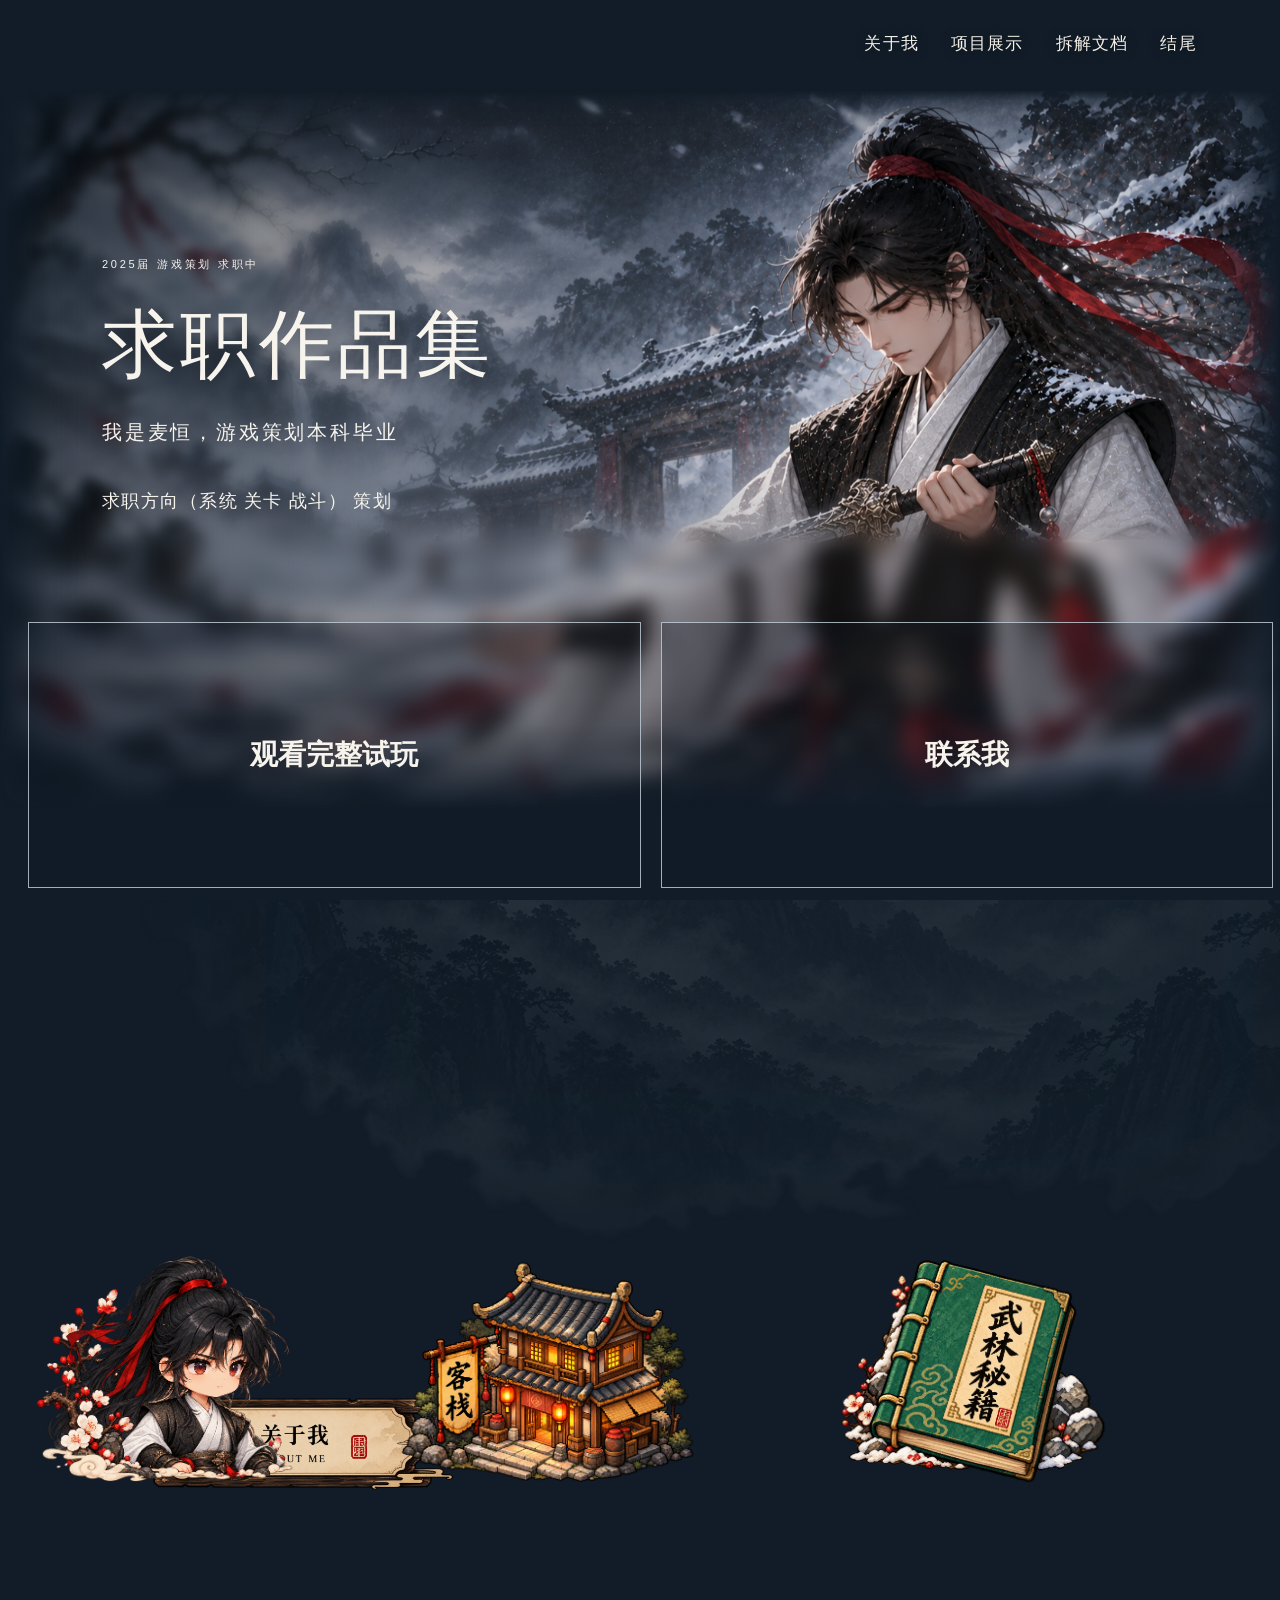
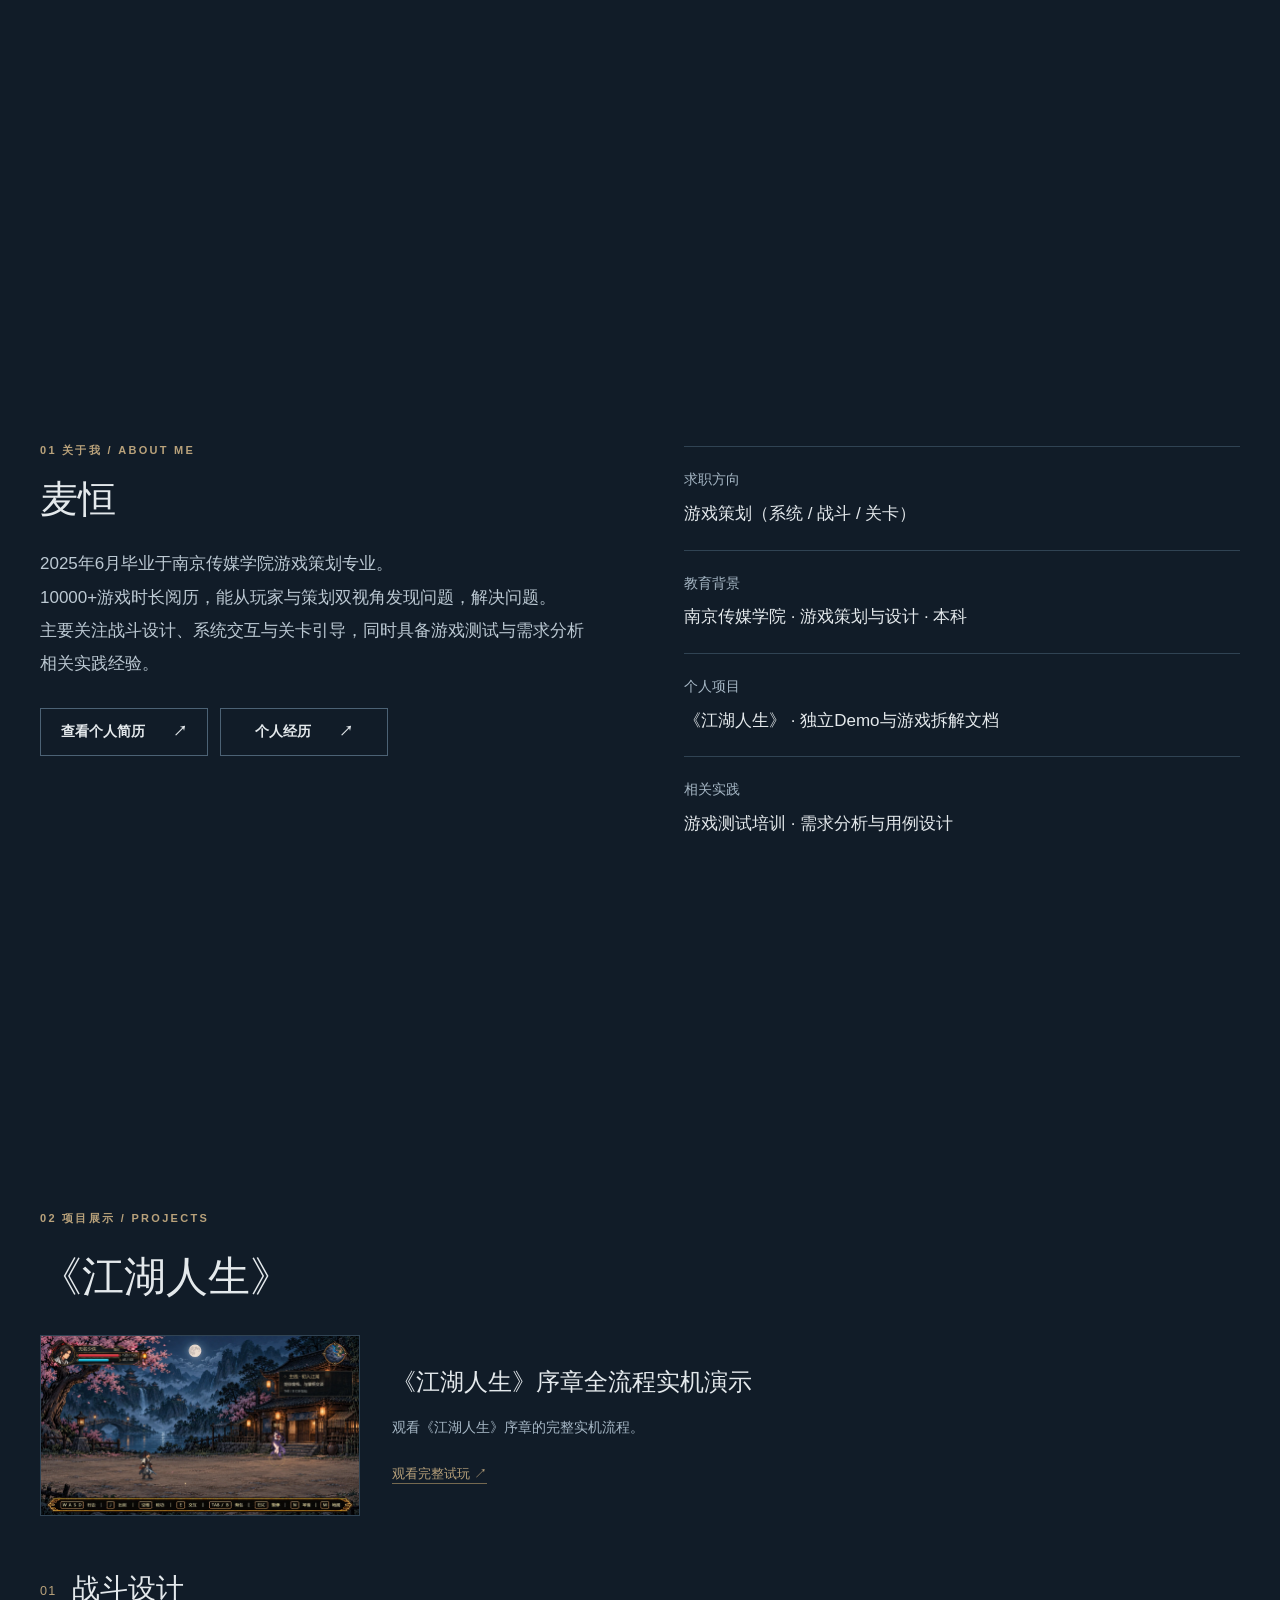
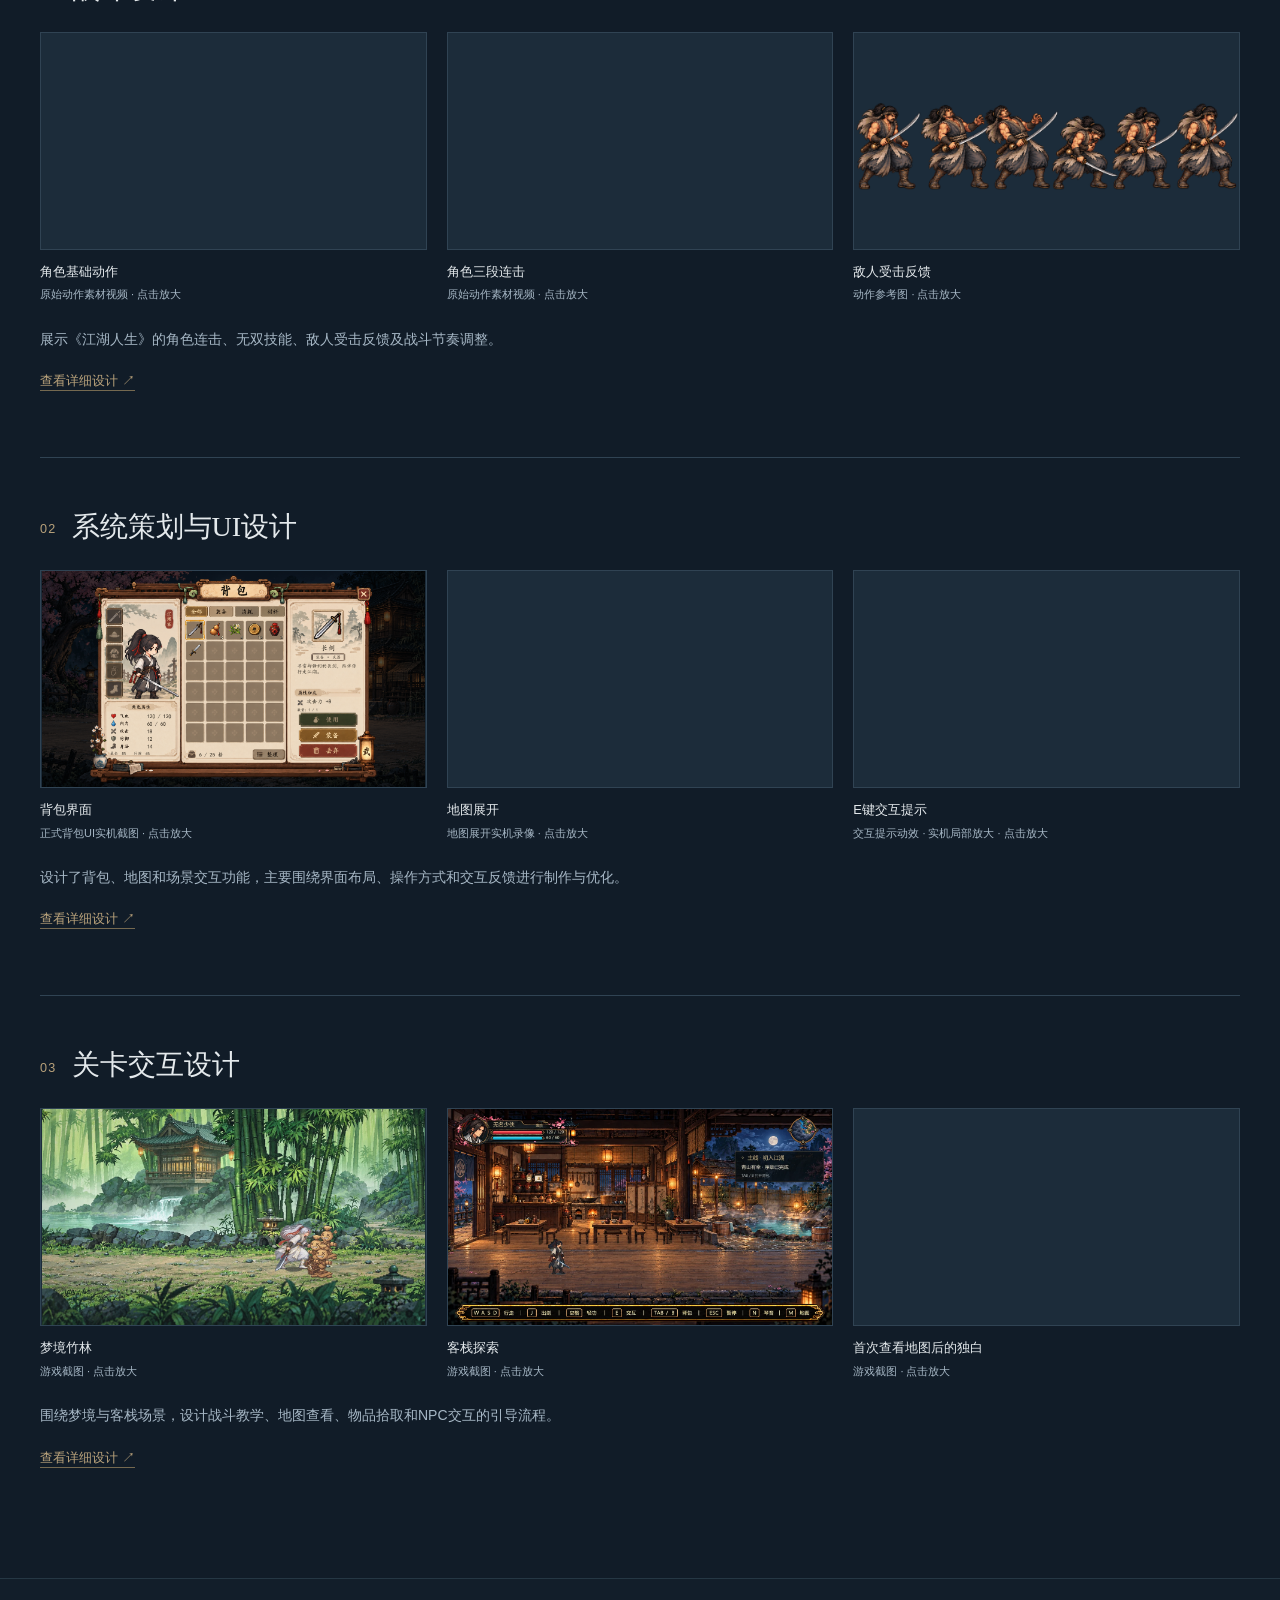
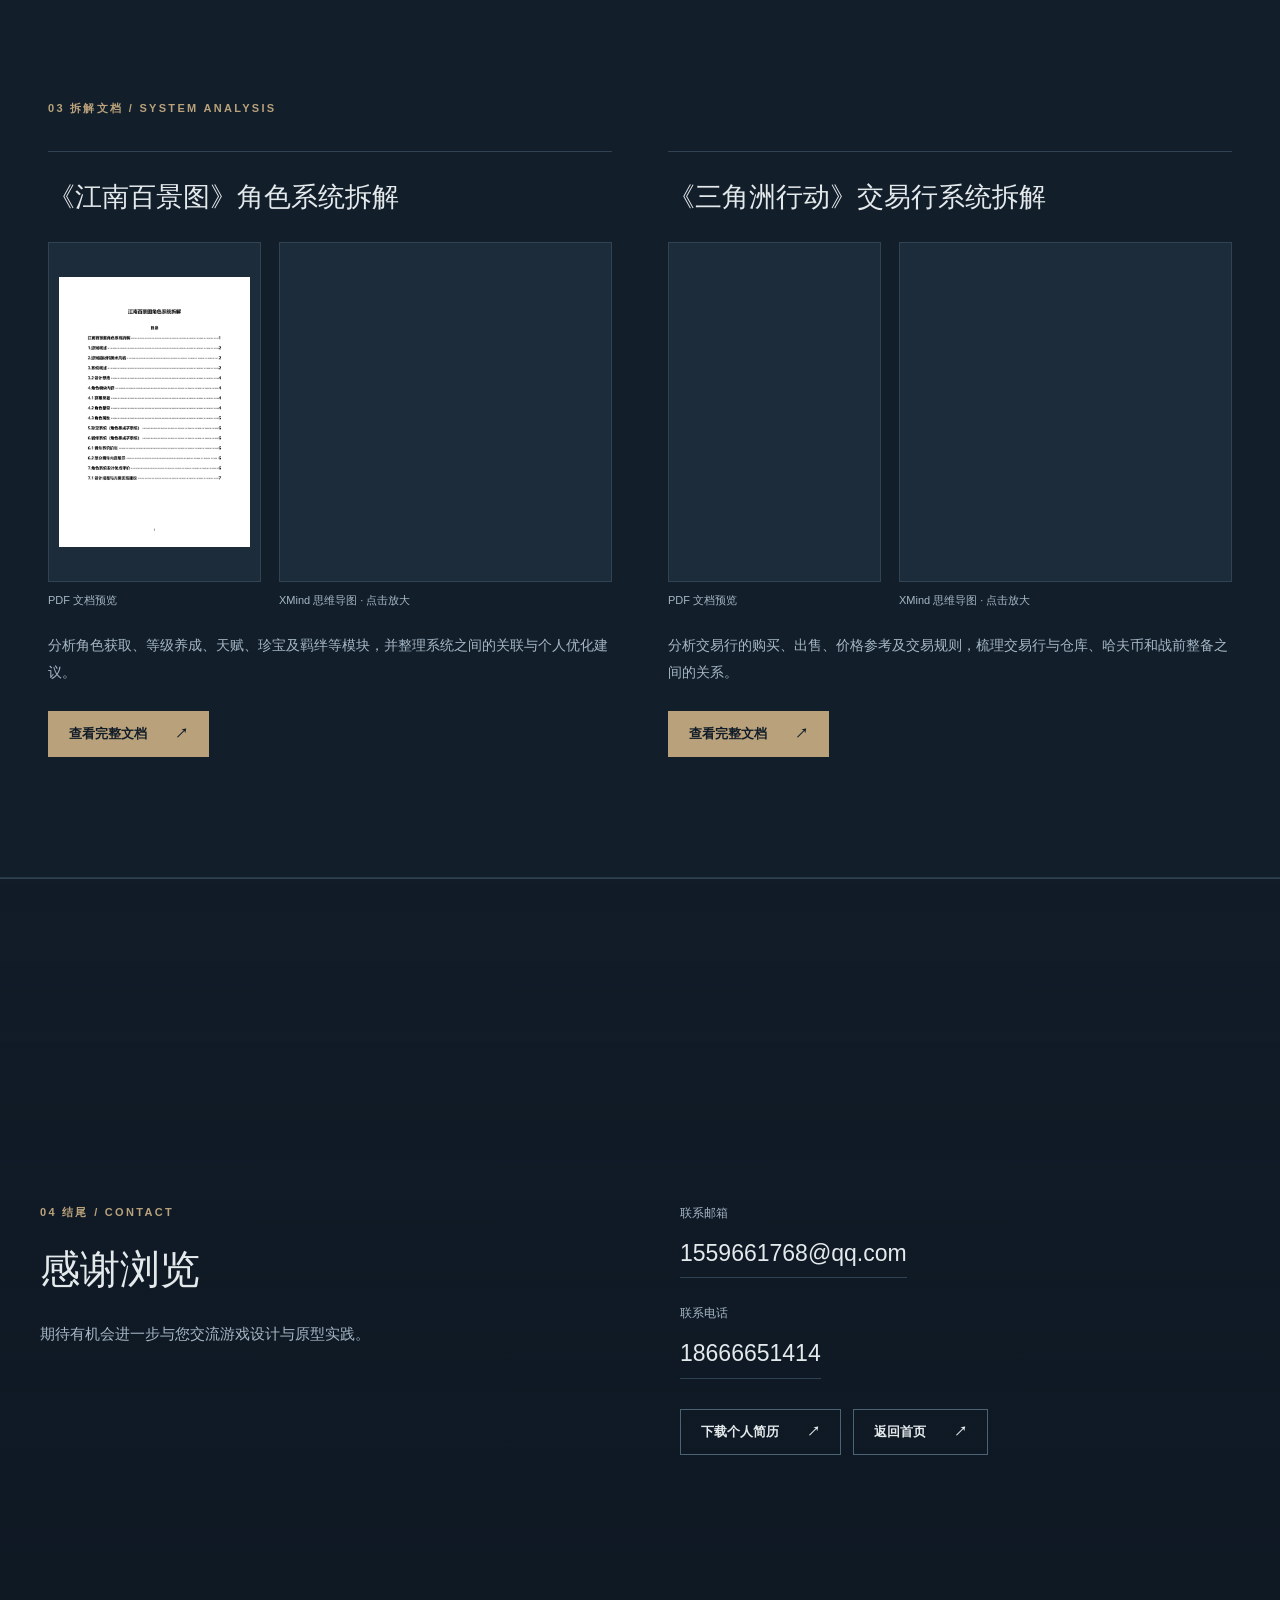
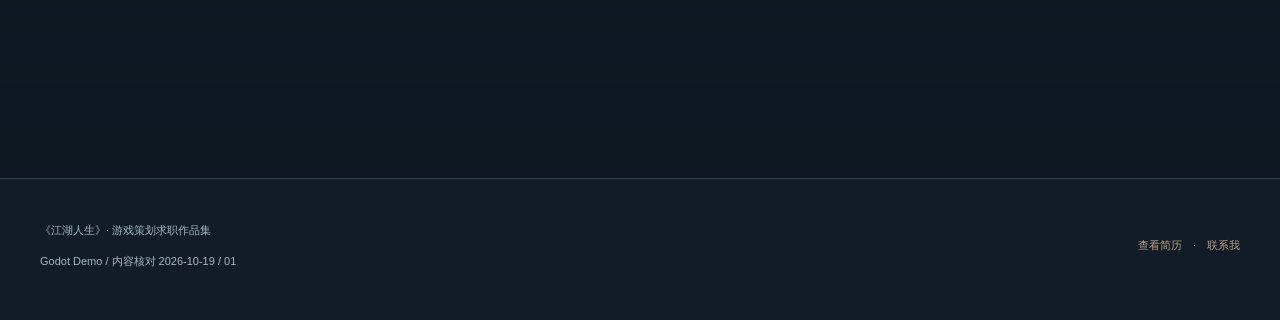
==== index.html @ ea687051 "Publish static portfolio 2026-10-20T16:54:28.982Z" ====
<!doctype html>
<html lang="zh-CN"><head><meta charset="UTF-8"><meta name="viewport" content="width=device-width, initial-scale=1"><meta name="description" content="基于真实Godot原型、测试记录与个人简历的游戏策划求职作品集。"><meta name="theme-color" content="#111c28"><link rel="icon" href="./favicon.svg"><title>首页 · 游戏策划作品集</title><link rel="stylesheet" href="./styles/theme.css"><link rel="stylesheet" href="./styles/atmosphere.css">  <script type="module" crossorigin src="./assets/main-BbkEAl38.js"></script>
  <link rel="stylesheet" crossorigin href="./assets/main-BC0_XxwR.css">
</head><body><div id="app"></div></body></html>
---- styles/theme.css ----
/* Shared by the portfolio, case pages, document reader and local text editor. */
:root{
 color-scheme:dark;
 --bg:#111c28;
 --surface:#1c2c3a;
 --surface2:#233646;
 --paper:#e4e9ec;
 --muted:#a6b7c5;
 --gold:#b9a27b;
 --line:#304353;
 --ink:#111c28;
 --text-secondary:#bcc9d3;
 --line-strong:#4c6275;
 --line-soft:#253744;
 --header-bg:rgba(17,28,40,.96);
 --section-tint:rgba(28,44,58,.16);
 --ending-shade:rgba(10,18,28,.4);
 --media-bg:#0b141e;
 --gold-line:#756950;
 --code:#c7b997;
 --badge-bg:#20313e;
 --badge-border:#4f697c;
 --badge-text:#c1d1dc;
 --pending-bg:#2c2922;
 --pending-border:#756a55;
 --pending-text:#d6c5a1;
 --diagram-accent:#9ebacb;
 --diagram-grid:#304353;
 --diagram-walk:#263e50;
 --diagram-obstacle:#6c5c4f;
 --diagram-obstacle-line:#ae9e7f;
 --soft-highlight:rgba(228,233,236,.015);
 --lightbox-backdrop:rgba(5,10,17,.88);
 --dot-fill:rgba(228,233,236,.57);
 --dot-shadow:rgba(17,28,40,.65);
 --gold-hover:#cbb58f;
 --danger:#edb0a3;
 --mountain-opacity:.11;
}
---- styles/atmosphere.css ----
/* One quiet backdrop across the site. The opaque snow cover hides it. */
body{isolation:isolate;min-height:100vh}
body::before{
 content:"";
 position:fixed;
 z-index:-1;
 pointer-events:none;
 right:-120px;
 bottom:-420px;
 width:min(1640px,100vw);
 aspect-ratio:1448/1086;
 background:url('../media/atmosphere/mountains.png') center/contain no-repeat;
 opacity:var(--mountain-opacity);
 filter:blur(.65px);
 --mountain-fade-x:linear-gradient(90deg,transparent,rgba(0,0,0,.6) 12%,#000 24%,#000 76%,rgba(0,0,0,.6) 88%,transparent);
 --mountain-fade-y:linear-gradient(180deg,transparent,#000 30%,#000 76%,transparent 98%);
 -webkit-mask-image:var(--mountain-fade-x),var(--mountain-fade-y);
 mask-image:var(--mountain-fade-x),var(--mountain-fade-y);
 -webkit-mask-composite:source-in;
 mask-composite:intersect;
 -webkit-mask-repeat:no-repeat;
 mask-repeat:no-repeat;
 -webkit-mask-size:100% 100%;
 mask-size:100% 100%;
}
---- assets/main-BC0_XxwR.css ----
.system-breakdowns .system-breakdowns-wrap{width:min(1640px,calc(100% - 96px))}.system-breakdowns .system-breakdowns-wrap>.eyebrow{margin-bottom:32px}.system-breakdowns-grid{display:grid;grid-template-columns:repeat(2,minmax(0,1fr));gap:56px}.system-breakdown{display:flex;flex-direction:column;min-width:0;border-top:1px solid var(--line);padding-top:25px}.system-breakdowns .system-breakdown h2{font-family:var(--serif);font-size:27px;font-weight:500;line-height:1.5;margin:0 0 25px}.system-breakdown-previews{display:grid;grid-template-columns:minmax(0,.78fr) minmax(0,1.22fr);gap:18px}.system-breakdown-previews figure{min-width:0;margin:0}.system-breakdown-media{position:relative;display:flex;align-items:center;justify-content:center;width:100%;height:340px;padding:10px;border:1px solid var(--line);background:var(--surface);overflow:hidden}.system-breakdown-media img{display:block;width:100%;height:100%;max-height:100%;object-fit:contain;object-position:center}.system-breakdown-previews figcaption{font-size:11px;line-height:1.6;color:var(--muted);margin-top:10px}.system-breakdown-enlarge{-webkit-appearance:none;-moz-appearance:none;appearance:none;color:var(--paper);font:inherit;cursor:zoom-in}.system-breakdown-enlarge img{transition:transform .25s ease}.system-breakdown-enlarge:hover img{transform:scale(1.025)}.system-breakdown-enlarge:hover,.system-breakdown-enlarge:focus-visible{border-color:var(--line-strong)}.system-breakdown-enlarge-hint{position:absolute;right:10px;bottom:10px;padding:3px 9px;background:var(--bg);border:1px solid var(--line-strong);color:var(--paper);font:11px/1.6 var(--sans);opacity:0;transition:opacity .18s ease;pointer-events:none}.system-breakdown-enlarge:hover .system-breakdown-enlarge-hint,.system-breakdown-enlarge:focus-visible .system-breakdown-enlarge-hint{opacity:1}.system-breakdowns .system-breakdown-intro{margin:22px 0 0;font-size:14px;line-height:1.95;color:var(--muted)}.system-breakdown>.actions{margin-top:auto;padding-top:25px}.system-breakdown-lightbox{position:fixed;top:0;right:0;bottom:0;left:0;width:min(1760px,calc(100vw - 64px));height:calc(100dvh - 64px);max-width:none;max-height:none;margin:auto;padding:0;border:1px solid var(--line-strong);background:var(--bg);color:var(--paper);overflow:hidden;font-family:var(--sans)}.system-breakdown-lightbox[open]{display:flex;flex-direction:column}.system-breakdown-lightbox::backdrop{background:#030910db}.system-breakdown-viewer-header{display:flex;justify-content:space-between;align-items:center;gap:20px;padding:17px 22px;border-bottom:1px solid var(--line);flex:none}.system-breakdown-viewer-header h2{margin:0;font:500 20px/1.5 var(--serif);color:var(--paper)}.system-breakdown-viewer-close{display:flex;align-items:center;gap:15px;flex:none;padding:5px 12px;border:1px solid var(--line-strong);background:transparent;color:var(--paper);font:13px/1.8 var(--sans)}.system-breakdown-viewer-close span{font-size:22px;line-height:1}.system-breakdown-viewer-toolbar{display:flex;align-items:center;gap:24px;flex:none;min-height:54px;padding:8px 22px;border-bottom:1px solid var(--line);font:12px/1.6 var(--sans);color:var(--muted)}.system-breakdown-viewer-toolbar p{margin:0 0 0 auto}.system-breakdown-pages,.system-breakdown-zoom-controls{display:flex;gap:9px;align-items:center}.system-breakdown-pages[hidden]{display:none}.system-breakdown-viewer-toolbar button{border:1px solid var(--line-strong);padding:3px 10px;min-width:30px;background:transparent;color:var(--paper);font:12px/1.8 var(--sans)}.system-breakdown-viewer-toolbar button:hover,.system-breakdown-viewer-close:hover{border-color:var(--paper)}.system-breakdown-viewer-toolbar button:disabled{opacity:.4}.system-breakdown-viewer-toolbar output{display:block;min-width:46px;text-align:center;font-variant-numeric:tabular-nums}.system-breakdown-viewer-viewport{position:relative;min-width:0;min-height:0;flex:1;overflow:hidden;background:var(--media-bg);touch-action:none;overscroll-behavior:contain;outline-offset:-4px}.system-breakdown-viewer-viewport.is-zoomed{cursor:grab}.system-breakdown-viewer-viewport.is-dragging{cursor:grabbing}.system-breakdown-viewer-image{position:absolute;left:0;top:0;max-width:none;max-height:none;transform-origin:0 0;-webkit-user-select:none;user-select:none;-webkit-user-drag:none}.system-breakdown-viewer-status{position:absolute;top:0;right:0;bottom:0;left:0;display:grid;place-items:center;margin:0;color:var(--muted);font:14px/1.8 var(--sans);pointer-events:none}@media(prefers-reduced-motion:reduce){.system-breakdown-enlarge img,.system-breakdown-enlarge-hint{transition:none}}.content-locate-highlight{outline:1px solid var(--gold);outline-offset:6px;background-color:color-mix(in srgb,var(--gold) 8%,transparent)}.content-locate-status{position:fixed;z-index:1000;left:50%;bottom:28px;transform:translate(-50%);padding:12px 20px;border:1px solid var(--line);background:var(--surface);color:var(--paper);font:14px/1.8 var(--sans);pointer-events:none}#goals>.level-goal-flowchart{min-width:0;margin:24px 0 0}.level-goal-flowchart>a{display:block;width:100%;cursor:zoom-in}.level-goal-flowchart img{display:block;width:100%;height:auto;object-fit:contain}.level-goal-flowchart figcaption{padding-top:10px;font-size:11px;line-height:1.7;color:var(--muted)}.level-goal-flowchart a:focus-visible{outline:2px solid var(--gold);outline-offset:4px}.project-preview-lightbox.level-flowchart-lightbox{width:min(1740px,94vw)}.level-flowchart-lightbox .project-preview-lightbox-content{display:block;overflow:auto;overscroll-behavior:contain}.level-flowchart-lightbox .project-preview-lightbox-content img{width:auto;max-width:none;height:auto;max-height:none}.ui-iterations .ui-iteration-case+.ui-iteration-case{margin-top:40px;padding-top:32px;border-top:1px solid var(--line)}.ui-iterations .ui-iteration-case h3{font:500 20px/1.6 var(--serif);margin:0 0 16px}.ui-iteration-pair{display:grid;grid-template-columns:repeat(2,minmax(0,1fr));gap:24px}.ui-iteration-media{min-width:0;margin:0}.ui-iteration-window{position:relative;display:block;width:100%;aspect-ratio:16/9;overflow:hidden;border:1px solid var(--line);background:var(--media-bg)}.ui-iteration-window img,.ui-iteration-window video{display:block;width:100%;height:100%;object-fit:contain}.ui-iteration-expand{position:absolute;top:8px;right:8px;display:grid;place-items:center;width:30px;height:30px;padding:0;border:1px solid var(--line);background:var(--surface);color:var(--paper);font:16px/1 var(--sans)}.ui-iteration-window:hover .ui-iteration-expand{border-color:var(--gold)}.ui-iteration-media figcaption{padding:9px 0 0;color:var(--paper);font-size:12px;line-height:1.7}.ui-iteration-media figcaption span{margin-left:7px;color:var(--muted);font-size:10px;letter-spacing:.12em}.ui-iterations .ui-iteration-intro{margin:13px 0 0;font-size:14px;color:var(--text-secondary)}#goals>.combat-goal-images{display:grid;grid-template-columns:repeat(3,minmax(0,1fr));gap:18px;margin:24px 0 0}.combat-goal-images>figure{min-width:0;margin:0}.combat-goal-images a{display:flex;align-items:center;justify-content:center;width:100%;aspect-ratio:4/3;cursor:zoom-in}.combat-goal-images img{display:block;width:100%;height:100%;object-fit:contain}.combat-goal-images figcaption{padding-top:10px;font-size:11px;line-height:1.7;color:var(--muted)}:root{--max:1240px;--serif:"Noto Serif SC","Source Han Serif SC","Songti SC","SimSun",serif;--sans:Inter,"Segoe UI","Microsoft YaHei",sans-serif}*{box-sizing:border-box}html{scroll-behavior:smooth;scroll-padding-top:100px}body{margin:0;background:var(--bg);color:var(--paper);font-family:var(--sans);font-size:16px;line-height:1.85}a{color:inherit;text-decoration:none}button,input,select{font:inherit}button,a,input,select{touch-action:manipulation}img,video,svg{max-width:100%;display:block}button{cursor:pointer}button:disabled{cursor:default}a:focus-visible,button:focus-visible,select:focus-visible,input:focus-visible,summary:focus-visible{outline:2px solid var(--gold);outline-offset:5px}::selection{background:var(--gold);color:var(--bg)}.wrap{width:min(var(--max),calc(100% - 80px));margin:auto}.skip{position:absolute;top:-100px;left:24px;background:var(--paper);color:var(--ink);z-index:20;padding:10px}.skip:focus{top:10px}.header{position:sticky;top:0;z-index:10;background:var(--header-bg);border-bottom:1px solid var(--line);-webkit-backdrop-filter:blur(14px);backdrop-filter:blur(14px)}.header-inner{min-height:80px;display:flex;align-items:center;justify-content:space-between;gap:20px}.brand{display:flex;align-items:center;gap:12px;white-space:nowrap;font-weight:600;font-size:15px}.brand-mark{width:33px;height:33px;border:1px solid var(--gold);display:grid;place-items:center;color:var(--gold);font-family:var(--serif);font-size:20px}.brand small{font:10px var(--sans);letter-spacing:2px;color:var(--muted);display:block}.nav{display:flex;gap:25px;align-items:center;font-size:13px}.nav a{color:var(--muted);padding:26px 0 23px;border-bottom:2px solid transparent}.nav a:hover,.nav a[aria-current=page]{color:var(--paper);border-color:var(--gold)}.menu-toggle{display:none;background:none;color:var(--paper);border:1px solid var(--line);padding:5px 12px}.eyebrow{font-size:11px;letter-spacing:2.3px;text-transform:uppercase;color:var(--gold);margin:0 0 20px;font-weight:600}.hero{padding:78px 0 62px}.hero-grid{display:grid;grid-template-columns:.87fr 1.13fr;gap:54px;align-items:center}.hero h1{font-family:var(--serif);font-size:55px;line-height:1.32;letter-spacing:1px;font-weight:500;margin:0 0 25px}.hero h1 em{font-style:normal;color:var(--gold)}.intro{color:var(--muted);max-width:570px;font-size:15px}.roles{display:flex;flex-wrap:wrap;gap:10px;margin:24px 0}.role{font-size:12px;border:1px solid var(--line);padding:3px 12px;color:var(--text-secondary)}.actions{display:flex;flex-wrap:wrap;gap:12px;margin-top:30px}.button{display:inline-flex;align-items:center;justify-content:center;gap:28px;padding:10px 20px;border:1px solid var(--gold);font-size:13px;min-height:45px;background:var(--gold);color:var(--ink);font-weight:600}.button.secondary{background:transparent;color:var(--paper);border-color:var(--line-strong)}.button:hover{filter:brightness(1.12)}.button.disabled{background:var(--surface);color:var(--muted);border-color:var(--line)}.hero-visual{position:relative;margin:0;border:1px solid var(--line-strong);padding:8px;background:var(--surface)}.hero-visual:before{content:"";position:absolute;left:-8px;top:-8px;width:34px;height:34px;border-top:2px solid var(--gold);border-left:2px solid var(--gold);pointer-events:none}.hero-visual img{width:100%;aspect-ratio:16/9;object-fit:contain;image-rendering:auto}.visual-label{display:flex;justify-content:space-between;gap:14px;font-size:11px;color:var(--muted);padding:12px 6px 2px}.visual-label strong{color:var(--gold);font-weight:400}.facts{display:grid;grid-template-columns:repeat(4,1fr);border-top:1px solid var(--line);border-bottom:1px solid var(--line);padding:22px 0;margin-top:52px}.fact{padding-left:27px;border-left:1px solid var(--line)}.fact:first-child{padding-left:0;border-left:0}.fact strong{font-size:18px;display:block;font-weight:500}.fact span{font-size:11px;color:var(--muted)}.section{padding:66px 0}.section-top{display:flex;align-items:flex-end;justify-content:space-between;gap:25px;margin-bottom:30px}.section h2,.section-top h2{font-family:var(--serif);font-size:32px;font-weight:500;line-height:1.5;margin:0 0 8px}.section-top .eyebrow{margin-bottom:10px}.section-top p{margin:0;color:var(--muted);font-size:13px}.text-link{color:var(--gold);font-size:13px;border-bottom:1px solid var(--gold-line);padding-bottom:2px;white-space:nowrap}.cases{display:grid;grid-template-columns:repeat(3,1fr);gap:20px}.case-card{border:1px solid var(--line);background:var(--surface);padding:28px;transition:border-color .18s,transform .18s}.case-card:hover{border-color:var(--gold);transform:translateY(-3px)}.case-index{font-size:11px;color:var(--gold);letter-spacing:2px;display:flex;justify-content:space-between}.case-card h3{font-family:var(--serif);font-size:25px;font-weight:500;margin:28px 0 12px}.case-card p{color:var(--muted);font-size:13px;margin:0 0 20px;min-height:50px}.case-tags{font-size:11px;color:var(--text-secondary);border-top:1px solid var(--line);padding-top:18px}.section-tint{background:var(--section-tint);border-top:1px solid var(--line-soft);border-bottom:1px solid var(--line-soft)}.feature-grid{display:grid;grid-template-columns:1.1fr .9fr;gap:48px;align-items:center}.feature-grid h3{font-family:var(--serif);font-size:28px;font-weight:500;line-height:1.6}.feature-grid p{color:var(--muted);font-size:14px}.numbered{margin:24px 0 0;padding:0;list-style:none;counter-reset:items}.numbered li{border-top:1px solid var(--line);padding:17px 0 17px 32px;position:relative;font-size:14px;counter-increment:items}.numbered li:before{content:"0" counter(items);position:absolute;left:0;top:20px;font-size:10px;color:var(--gold)}.numbered small{display:block;font-size:12px;color:var(--muted);margin-top:3px}.media{margin:0}.media img,.media video{width:100%;border:1px solid var(--line);background:var(--media-bg);aspect-ratio:16/9;object-fit:contain}.media figcaption{font-size:11px;color:var(--muted);line-height:1.7;padding:10px 0}.media-kind{color:var(--gold);margin-right:8px}.media-grid{display:grid;grid-template-columns:1fr 1fr;gap:24px}.status-row{display:flex;gap:8px;align-items:center;flex-wrap:wrap}.badge{font-size:11px;line-height:1.6;padding:3px 9px;border:1px solid var(--badge-border);color:var(--badge-text);background:var(--badge-bg)}.badge.pending{border-color:var(--pending-border);color:var(--pending-text);background:var(--pending-bg)}.badge.note{border-color:var(--line);color:var(--muted);background:var(--surface)}.truth-note{font-size:12px;color:var(--muted);border-left:2px solid var(--gold);padding:10px 16px;margin:26px 0;background:var(--soft-highlight)}.ability-grid{display:grid;grid-template-columns:repeat(3,1fr);gap:34px}.ability{border-top:1px solid var(--gold);padding-top:24px}.ability h3{font-size:17px;font-weight:500}.ability p{font-size:13px;color:var(--muted)}.future{margin-top:34px;display:flex;justify-content:space-between;border:1px dashed var(--line);padding:22px;color:var(--muted);font-size:12px}.footer{border-top:1px solid var(--line);padding:30px 0 38px}.footer-inner{display:flex;align-items:center;justify-content:space-between;gap:25px;font-size:11px;color:var(--muted)}.footer a{color:var(--gold)}.page-head{padding:60px 0 42px;border-bottom:1px solid var(--line)}.breadcrumbs{font-size:11px;color:var(--muted);margin-bottom:30px}.breadcrumbs a{color:var(--gold)}.page-head h1{font-family:var(--serif);font-size:43px;line-height:1.4;font-weight:500;margin:0 0 18px}.page-head .subtitle{max-width:850px;color:var(--muted);font-size:15px}.page-head .eyebrow{margin-bottom:12px}.reading-grid{display:grid;grid-template-columns:175px minmax(0,1fr);gap:55px;padding-top:44px;padding-bottom:65px}.toc{position:sticky;top:116px;align-self:start;display:grid;gap:10px;font-size:12px;max-height:calc(100vh - 135px);overflow:auto}.toc small{font-size:10px;letter-spacing:2px;color:var(--gold);margin-bottom:12px}.toc a{color:var(--muted);padding:3px 0 3px 12px;border-left:1px solid var(--line)}.toc a:hover{color:var(--gold);border-color:var(--gold)}.article{min-width:0}.article-section{margin:0 0 62px;scroll-margin-top:110px}.article-section h2{font-family:var(--serif);font-weight:500;font-size:27px;border-bottom:1px solid var(--line);padding-bottom:17px;margin:0 0 24px}.article-section h2 .num{font:11px var(--sans);color:var(--gold);margin-right:16px;vertical-align:middle}.article-section h3{font-size:16px;font-weight:500;margin:0 0 9px}.article-section p{color:var(--text-secondary);font-size:14px}.two-col{display:grid;grid-template-columns:1fr 1fr;gap:28px}.panel{padding:24px;background:var(--surface);border:1px solid var(--line);min-width:0}.panel p:last-child{margin-bottom:0}.clean-list{padding-left:20px;color:var(--text-secondary);font-size:14px}.clean-list li{padding:3px 0}.clean-list li::marker{color:var(--gold)}.rules{display:grid;gap:0;border-top:1px solid var(--line)}.rule{display:grid;grid-template-columns:195px minmax(0,1fr);gap:25px;padding:21px 0;border-bottom:1px solid var(--line)}.rule h3{font-size:14px;color:var(--paper);font-weight:500;margin:0}.rule p{font-size:13px;margin:0}.flow{list-style:none;padding:0;display:flex;gap:24px;flex-wrap:wrap;counter-reset:flow;margin:28px 0}.flow li{flex:1 1 145px;position:relative;border:1px solid var(--line-strong);padding:19px 15px;background:var(--surface);counter-increment:flow;min-width:0}.flow li:not(:last-child):after{content:"→";position:absolute;right:-21px;top:30px;color:var(--gold)}.flow li:before{content:"0" counter(flow);font-size:10px;color:var(--gold);display:block;margin-bottom:7px}.flow strong{font-size:13px;font-weight:500;display:block}.flow small{font-size:11px;line-height:1.7;color:var(--muted);display:block;margin-top:7px}.table-wrap{overflow:auto;border:1px solid var(--line)}table{width:100%;border-collapse:collapse;font-size:12px;line-height:1.8}th,td{text-align:left;padding:14px 17px;vertical-align:top;border-bottom:1px solid var(--line);min-width:105px}th{color:var(--gold);font-weight:500;background:var(--surface)}tr:last-child td{border-bottom:0}td{color:var(--text-secondary)}code{font:11px Cascadia Code,Consolas,monospace;color:var(--code);overflow-wrap:anywhere}details{border:1px solid var(--line);padding:15px 20px;background:var(--surface)}summary{cursor:pointer;font-size:13px;color:var(--paper)}.source-list{font-size:12px;color:var(--muted);padding-left:20px}.source-list li{margin:12px 0;overflow-wrap:anywhere}.source-list p{font-size:12px;margin:3px 0}.iteration{padding:24px;border-left:2px solid var(--gold);background:var(--surface);margin-bottom:18px}.iteration h3{font-family:var(--serif);font-size:20px}.iteration dl{display:grid;grid-template-columns:75px minmax(0,1fr);font-size:13px;gap:10px 14px;margin:18px 0 0}.iteration dt{color:var(--gold)}.iteration dd{margin:0;color:var(--text-secondary)}.validation{display:grid;gap:14px}.validation-item{display:grid;grid-template-columns:30px 1fr;gap:12px;border-bottom:1px solid var(--line);padding:13px 0}.validation-icon{color:var(--gold);font-size:20px}.validation-item h3{font-size:14px;margin:0}.validation-item p{font-size:12px;margin:5px 0}.small{font-size:12px;color:var(--muted)}.explorer{background:var(--surface);border:1px solid var(--line-strong);padding:25px;margin:25px 0}.explorer h3{font-size:17px;margin-bottom:9px}.control-row{display:flex;flex-wrap:wrap;align-items:center;gap:14px;font-size:12px;color:var(--muted);margin:20px 0}.control-row select{background:var(--bg);border:1px solid var(--line-strong);color:var(--paper);padding:7px 12px;max-width:100%}.check-label{display:flex;gap:9px;align-items:center}.check-label input{accent-color:var(--gold)}.timeline-track{position:relative;height:38px;background:var(--surface2);margin:24px 0 7px;border:1px solid var(--line-strong);overflow:hidden}.timeline-active,.timeline-buffer{position:absolute;top:0;height:100%;display:flex;align-items:center;justify-content:center;font-size:11px;color:var(--bg);white-space:nowrap}.timeline-active{background:var(--gold);height:50%}.timeline-buffer{background:var(--diagram-accent);top:50%;height:50%}.timeline-axis{display:flex;justify-content:space-between;font-size:10px;color:var(--muted)}.timeline-legend{display:flex;flex-wrap:wrap;gap:20px;font-size:11px;color:var(--muted);margin-top:17px}.legend-dot{width:8px;height:8px;display:inline-block;margin-right:6px;background:var(--gold)}.legend-dot.green{background:var(--diagram-accent)}.timeline-output{font-size:12px;line-height:1.9;color:var(--text-secondary);margin-top:15px}.interaction-stage{display:grid;grid-template-columns:1fr 1fr;gap:15px}.state-box{padding:20px;background:var(--bg);border:1px solid var(--line)}.state-box small{color:var(--muted);font-size:11px;display:block;margin-bottom:10px}.state-box strong{font-size:15px;font-weight:500;color:var(--gold)}.coordinate-map{background:var(--media-bg);border:1px solid var(--line);width:100%;height:auto;min-height:200px}.coordinate-map text{font-family:var(--sans);fill:var(--paper)}.profile-lead{display:grid;grid-template-columns:1.1fr .9fr;gap:40px;align-items:start}.profile-lead h2{font-family:var(--serif);font-size:31px;font-weight:500}.profile-summary{font-size:15px;color:var(--muted)}.meta-label{font-size:10px;color:var(--gold);letter-spacing:2px}.training-note{font-size:13px;border-left:2px solid var(--gold);padding:15px 20px;background:var(--surface);color:var(--muted)}.profile-grid{display:grid;grid-template-columns:repeat(3,1fr);gap:18px}.skill{padding:22px;border:1px solid var(--line);background:var(--surface)}.skill h3{font-size:17px;font-weight:500;margin:0 0 10px}.skill p{font-size:12px;color:var(--muted)}.skill .badge{font-size:10px}.review-grid{display:grid;grid-template-columns:1fr 1fr;gap:25px}.review-step{padding:28px;border:1px solid var(--line);background:var(--surface)}.review-step h2{font-size:23px;font-weight:500;margin:12px 0 20px}.review-step dl{font-size:13px}.review-step dt{color:var(--gold);margin-top:18px}.review-step dd{margin:6px 0;color:var(--muted)}.review-step.wide{grid-column:1/-1}.review-step .media-grid{margin:25px 0}.callout{padding:28px 32px;border:1px solid var(--line-strong);background:var(--surface)}.callout h3{font-size:20px;font-weight:500}.callout p{color:var(--muted);font-size:13px}.contact-list{display:grid;gap:12px;margin-top:25px}.contact-item{border:1px solid var(--line);padding:17px 20px;display:flex;justify-content:space-between;gap:20px;font-size:13px}.contact-item span{color:var(--muted);font-size:12px}.contact-item.active{border-color:var(--gold)}.subtle-line{border:0;border-top:1px solid var(--line);margin:40px 0}.empty-media{border:1px dashed var(--gold-line);padding:30px;background:var(--surface);color:var(--muted);font-size:13px}.loading{padding:100px 30px;text-align:center}@media(min-width:1500px){.hero{padding-top:100px;padding-bottom:78px}.hero h1{font-size:62px}}@media(max-width:1050px){.wrap{width:calc(100% - 48px)}.hero-grid{gap:30px}.hero h1{font-size:43px}.nav{gap:17px}.reading-grid{grid-template-columns:135px minmax(0,1fr);gap:30px}.case-card{padding:22px}.rule{grid-template-columns:150px minmax(0,1fr)}}@media(max-width:780px){.header-inner{min-height:67px}.brand{font-size:13px}.menu-toggle{display:block}.nav{display:none;position:absolute;top:67px;left:0;right:0;background:var(--bg);padding:12px 24px 22px;border-bottom:1px solid var(--line);grid-template-columns:repeat(3,1fr);gap:4px 20px}.nav.open{display:grid}.nav a{padding:10px 0;font-size:12px}.hero{padding:43px 0 35px}.hero-grid{grid-template-columns:1fr;gap:38px}.hero h1{font-size:43px}.intro{font-size:14px}.facts{grid-template-columns:1fr 1fr;gap:20px;margin-top:35px}.fact:nth-child(3){border-left:0;padding-left:0}.facts .fact strong{font-size:16px}.section{padding:43px 0}.section-top{align-items:start}.section h2,.section-top h2{font-size:27px}.cases{grid-template-columns:1fr}.case-card p{min-height:0}.case-card h3{margin:18px 0 10px}.feature-grid,.ability-grid,.media-grid,.two-col,.profile-lead,.profile-grid,.review-grid{grid-template-columns:1fr}.feature-grid{gap:25px}.ability-grid{gap:20px}.future{display:block}.future span{display:block;margin-top:10px}.footer-inner{display:block}.footer-inner p{margin:9px 0}.reading-grid{display:block;padding-top:30px}.toc{position:static;display:flex;flex-wrap:wrap;margin-bottom:35px;gap:10px;max-height:none}.toc small{display:none}.toc a{border:1px solid var(--line);padding:4px 9px;font-size:10px}.page-head{padding:35px 0 30px}.page-head h1{font-size:32px}.page-head .subtitle{font-size:14px}.breadcrumbs{margin-bottom:23px}.article-section{margin-bottom:42px}.article-section h2{font-size:23px}.rule{grid-template-columns:1fr;gap:8px;padding:18px 0}.flow{display:grid;grid-template-columns:1fr 1fr;gap:15px}.flow li:not(:last-child):after{content:none}.explorer,.iteration{padding:19px}.iteration dl{grid-template-columns:57px minmax(0,1fr);font-size:12px}.review-step{padding:22px}.section-top .text-link{font-size:11px}.visual-label{font-size:10px}.interaction-stage{grid-template-columns:1fr}.contact-item{display:block}.contact-item span{display:block;margin-top:5px}}@media(max-width:420px){.wrap{width:calc(100% - 36px)}.hero h1{font-size:38px}.page-head h1{font-size:29px}.hero .eyebrow{font-size:10px;letter-spacing:1.8px}.role{font-size:10px;padding:3px 9px}.facts{column-gap:12px}.fact{padding-left:16px}.fact span{font-size:10px}.section-top{display:block}.section-top .text-link{display:inline-block;margin-top:12px}.flow{grid-template-columns:1fr}.visual-label,.visual-label strong{display:block}.button{padding:10px 15px}}@media(prefers-reduced-motion:reduce){html{scroll-behavior:auto}*{transition:none!important;animation:none!important}}img{height:auto}.hero{padding:62px 0 46px}.hero-grid{grid-template-columns:.84fr 1.16fr;gap:58px;align-items:center}.hero-grid>div{min-width:0}.hero h1{font-size:62px;line-height:1.2;letter-spacing:1px;margin-bottom:25px}.hero .intro{max-width:470px;line-height:1.95}.hero .roles{margin:22px 0}.hero .actions{margin-top:27px}.hero-visual img{aspect-ratio:auto;object-fit:contain}.hero .facts{grid-template-columns:repeat(3,minmax(0,1fr));margin-top:43px}.hero .fact strong{font-size:18px}@media(min-width:1500px){.hero{padding-top:80px;padding-bottom:52px}.hero h1{font-size:66px}}@media(min-width:781px)and (max-width:1050px){.hero-grid{gap:30px;grid-template-columns:.9fr 1.1fr}.hero h1{font-size:49px}.hero .intro{font-size:14px}.nav{gap:15px;font-size:12px}}@media(max-width:780px){.hero{padding:42px 0 34px}.hero-grid{grid-template-columns:1fr;gap:36px}.hero h1{font-size:48px}.hero .intro{max-width:550px}.hero .facts{gap:0;margin-top:32px}.hero .fact{padding-left:16px;border-left:1px solid var(--line)}.hero .fact:first-child{padding-left:0;border-left:0}.hero .fact strong{font-size:15px}}@media(max-width:420px){.hero h1{font-size:42px}.hero .fact{padding-left:11px}.hero .fact strong{font-size:13px}.hero .fact span{font-size:10px}.hero .visual-label span{display:block;margin-top:4px}}.home-analysis-grid{display:grid;grid-template-columns:minmax(240px,.7fr) minmax(0,1.3fr);gap:76px;align-items:center}.analysis-preview{margin:0;max-width:360px}.analysis-preview>a{display:block;border:1px solid var(--line);background:var(--surface);padding:8px}.analysis-preview img{width:100%;height:auto;aspect-ratio:4/5;object-fit:cover;object-position:top}.analysis-preview figcaption{font-size:11px;color:var(--muted);margin-top:10px}.home-analysis .eyebrow,.home-about .eyebrow,.home-analysis h2{margin-bottom:12px}.analysis-subtitle{font-size:12px;letter-spacing:1.2px;color:var(--gold);margin:0 0 24px}.analysis-summary,.about-intro{font-size:14px;line-height:2;color:var(--muted)}.analysis-tags{font-size:12px;color:var(--paper);margin:24px 0 14px}.analysis-note{color:var(--muted)}.home-about-grid{display:grid;grid-template-columns:1fr 1fr;gap:76px;align-items:start}.about-intro{max-width:560px}.about-facts{margin:6px 0 0;padding:0}.about-facts>div{padding:18px 0;border-top:1px solid var(--line)}.about-facts dt{font-size:12px;color:var(--muted);margin-bottom:5px}.about-facts dd{margin:0;font-size:14px;color:var(--paper)}@media(max-width:1050px){.home-analysis-grid,.home-about-grid{gap:40px}}@media(max-width:780px){.home-analysis-grid,.home-about-grid{grid-template-columns:1fr;gap:30px}.analysis-preview{max-width:320px;width:100%;margin:0 auto}.home-analysis-grid>div{grid-row:1}.home-analysis-grid>.analysis-preview{grid-row:2}.home-about .actions{margin-top:24px}}.detail-page-return{display:flex;justify-content:flex-end;padding-top:32px}.article-section:has(+.detail-page-return){margin-bottom:0}.detail-return-button{min-height:54px;padding:10px 26px;gap:12px;font-size:19px;font-weight:500;line-height:1.5;color:#eeeae2!important;border-color:#8093a2!important;background:#2a3e4e2e!important;transition:background-color .2s,border-color .2s}.detail-return-button:hover{background:#3e536361!important;border-color:#bbc9d2!important}.system-detail-navigation>.wrap>nav:only-child{margin-left:auto}.immersive-home .cover-header{position:fixed;inset:0 0 auto;z-index:20;border:0;background:transparent;-webkit-backdrop-filter:none;backdrop-filter:none;transition:background-color .35s ease}.cover-header-inner{display:flex;justify-content:flex-end;align-items:center;min-height:88px;padding:20px clamp(48px,6.5vw,128px)}.cover-header .nav{display:flex;align-items:center;flex-wrap:nowrap;gap:32px;font-size:17px;font-weight:500;letter-spacing:.07em;white-space:nowrap}.cover-header .nav a{color:#f4f0e7;padding:6px 0;border-bottom:1px solid transparent;text-shadow:0 1px 12px rgba(0,0,0,.45);opacity:0;transform:translateY(-5px)}.cover-header .nav a:hover,.cover-header .nav a[aria-current=page]{color:#fff;border-color:#f4f0e7bf}.immersive-home.cover-ready .cover-header .nav a{animation:cover-nav-enter .55s ease both;animation-delay:calc(.15s + var(--nav-order)*65ms)}.immersive-home .cover-header.cover-header-solid{background:var(--header-bg)}.immersive-home .cover-header.cover-header-solid .nav a{opacity:1;transform:none;animation:none}.immersive-cover{position:relative;height:100svh;min-height:560px;overflow:hidden;background:var(--bg);isolation:isolate}.cover-art-stage{position:absolute;left:50%;top:50%;width:min(100%,calc(100svh * 1.7768331562));aspect-ratio:1672/941;transform:translate(-50%,-50%);transition:opacity .9s ease}.immersive-cover.is-loading .cover-art-stage{opacity:0}.immersive-cover.is-ready .cover-art-stage{opacity:1}.cover-visual{position:absolute;top:0;right:0;bottom:0;left:0;z-index:0;overflow:hidden;isolation:isolate;pointer-events:none}.cover-art,.cover-blur-art,.cover-action-blur-art{position:absolute;top:0;right:0;bottom:0;left:0;z-index:0;display:block;width:100%;height:100%;object-fit:contain;-webkit-user-select:none;user-select:none}.cover-blur{position:absolute;top:0;right:0;bottom:0;left:0;z-index:1;pointer-events:none;--cover-blur-mask:linear-gradient(90deg,#000 0%,#000 12%,rgba(0,0,0,.9) 22%,rgba(0,0,0,.6) 34%,rgba(0,0,0,.25) 46%,transparent 57%);-webkit-mask-image:var(--cover-blur-mask);mask-image:var(--cover-blur-mask);-webkit-mask-size:100% 100%;mask-size:100% 100%;-webkit-mask-repeat:no-repeat;mask-repeat:no-repeat}.cover-blur-art{filter:blur(6px);pointer-events:none}.cover-action-blur{position:absolute;top:0;right:0;bottom:0;left:0;z-index:1;pointer-events:none;--cover-action-mask:linear-gradient(180deg,transparent 0%,transparent calc(100% - 330px) ,rgba(0,0,0,.25) calc(100% - 294px) ,#000 calc(100% - 266px) ,#000 100%);-webkit-mask-image:var(--cover-action-mask);mask-image:var(--cover-action-mask);-webkit-mask-repeat:no-repeat;mask-repeat:no-repeat;-webkit-mask-size:100% 100%;mask-size:100% 100%}.cover-action-blur-art{filter:blur(10px);pointer-events:none}.cover-shade{position:absolute;top:0;right:0;bottom:0;left:0;z-index:2;background:linear-gradient(90deg,rgba(4,12,18,.62),rgba(4,12,18,.27) 35%,transparent 67%),linear-gradient(180deg,rgba(2,8,15,.32),transparent 26%,rgba(4,9,14,.06))}.cover-visual{--cover-feather-x:linear-gradient(90deg,transparent 0%,rgba(0,0,0,.3) 1.5%,rgba(0,0,0,.82) 4%,#000 7%,#000 93%,rgba(0,0,0,.82) 96%,rgba(0,0,0,.3) 98.5%,transparent 100%);--cover-feather-y:linear-gradient(180deg,transparent 0%,rgba(0,0,0,.55) 1.5%,rgba(0,0,0,.92) 3.5%,#000 5.5%,#000 84%,rgba(0,0,0,.95) 88%,rgba(0,0,0,.64) 93%,rgba(0,0,0,.2) 97.5%,transparent 100%);-webkit-mask-image:var(--cover-feather-x),var(--cover-feather-y);mask-image:var(--cover-feather-x),var(--cover-feather-y);-webkit-mask-composite:source-in;mask-composite:intersect;-webkit-mask-repeat:no-repeat;mask-repeat:no-repeat;-webkit-mask-size:100% 100%;mask-size:100% 100%}.cover-copy-parallax{position:absolute;left:8%;top:23%;z-index:1;width:49%;transform:translateY(var(--cover-drift,0px));will-change:transform}.cover-copy{color:#f7f4ed;text-shadow:0 2px 20px rgba(0,0,0,.15)}.cover-primary-actions{position:absolute;left:2.1875%;right:.520833%;bottom:12px;height:266px;z-index:3;display:grid;grid-template-columns:repeat(2,minmax(0,1fr));gap:20px}.cover-primary-action{display:flex;align-items:center;justify-content:center;min-width:0;border:1px solid rgba(204,216,226,.78);background:#111c284d;color:#f7f4ed;font:600 28px/1.5 var(--sans);transition:border-color .16s ease,background-color .16s ease,transform .1s ease}.cover-primary-action:hover{border-color:#e4e9ecf2;background:#1c2c3a5c}.cover-primary-action:active{transform:translateY(1px);background:#111c286b}.cover-copy>*{opacity:0;transform:translateY(10px)}.cover-copy .cover-eyebrow{font:500 clamp(11px,.8vw,15px)/1.6 var(--sans);letter-spacing:.25em;margin:0 0 24px;color:#f7f4ed}.cover-copy h1{font:400 clamp(58px,5.85vw,112px)/1.25 var(--serif);letter-spacing:.045em;white-space:nowrap;margin:0 0 24px}.cover-copy .cover-subtitle{font-size:clamp(20px,1.25vw,24px);line-height:1.7;letter-spacing:.14em;margin:0;color:#f7f4ed}.cover-copy .cover-project{font:400 clamp(18px,1.05vw,20px)/1.6 var(--serif);letter-spacing:.08em;margin:38px 0 0}.immersive-cover.is-ready .cover-copy>*{animation:cover-copy-enter .75s ease both}.immersive-cover.is-ready .cover-copy .cover-eyebrow{animation-delay:.08s}.immersive-cover.is-ready .cover-copy h1{animation-delay:.18s}.immersive-cover.is-ready .cover-copy .cover-subtitle{animation-delay:.28s}.immersive-cover.is-ready .cover-copy .cover-project{animation-delay:.38s}@keyframes cover-copy-enter{to{opacity:1;transform:translateY(0)}}@keyframes cover-nav-enter{to{opacity:1;transform:translateY(0)}}.immersive-home #about-me,.immersive-home #cases,.immersive-home #system-analysis,.immersive-home #ending{padding-top:108px;padding-bottom:108px}.immersive-home .home-about .about-intro{max-width:600px}.immersive-home .home-project-lead{margin-bottom:52px}.immersive-home .home-project-lead h2{font:400 42px/1.4 var(--serif);margin:0}.immersive-home .project-preview-heading h3{font:500 28px/1.5 var(--serif);margin:0}.immersive-home .project-preview-group+.project-preview-group{margin-top:56px;padding-top:42px}.immersive-home .home-analysis .analysis-summary{max-width:560px}.home-ending{border-top:1px solid var(--line)}.home-ending-grid{display:grid;grid-template-columns:1fr 1fr;gap:80px;align-items:start}.home-ending h2{font:400 40px/1.4 var(--serif);margin:0 0 22px}.home-ending .ending-copy{font-size:15px;color:var(--muted);max-width:540px;margin:0}.ending-contact-label{font-size:12px;color:var(--muted);margin:0 0 12px}.ending-phone{margin-top:24px}.ending-email,.ending-phone-number{display:inline-block;font-size:23px;line-height:1.5;color:var(--paper);border-bottom:1px solid var(--line);padding-bottom:7px}.ending-email:hover{border-color:var(--gold)}.home-motion-enabled .cover-reveal{transition:opacity .7s ease,transform .7s ease}.home-motion-enabled .cover-reveal:not(.is-visible){opacity:0;transform:translateY(12px)}.cover-preview-static .cover-copy>*,.cover-preview-static .cover-header .nav a{animation:none!important;opacity:1!important;transform:none!important}@media(prefers-reduced-motion:reduce){.cover-art-stage,.cover-header,.cover-reveal{transition:none!important}.cover-copy>*,.cover-header .nav a{animation:none!important;opacity:1!important;transform:none!important}.cover-copy-parallax{transform:none!important}}@media(max-height:800px){.immersive-cover .cover-copy-parallax{top:14%}.immersive-cover .cover-copy .cover-eyebrow{margin-bottom:16px}.immersive-cover .cover-copy h1{font-size:clamp(52px,5.85vw,81px);line-height:1.2;margin-bottom:18px}.immersive-cover .cover-copy .cover-subtitle{font-size:clamp(20px,1.25vw,22px)}.immersive-cover .cover-copy .cover-project{margin-top:24px}}.immersive-home #about-me{padding-top:88px;padding-bottom:64px}.immersive-home .home-about-grid{gap:88px}.immersive-home #about-me h2{font-size:38px;line-height:1.45;margin-bottom:20px}.immersive-home #about-me .about-intro{font-size:17px;line-height:1.95;color:var(--text-secondary)}.immersive-home #about-me .about-intro p{margin:0 0 17px}.immersive-home #about-me .about-intro p:last-child{margin-bottom:0}.immersive-home #about-me .actions{margin-top:28px}.immersive-home #about-me .button{font-size:14px;min-height:48px}.immersive-home #about-me .about-facts{margin-top:6px}.immersive-home #about-me .about-facts>div{padding:20px 0}.immersive-home #about-me .about-facts dt{font-size:14px;margin-bottom:6px}.immersive-home #about-me .about-facts dd{font-size:17px;line-height:1.8}.home-motion-enabled #about-me>.cover-reveal{transition-duration:.6s}.home-ending{background:linear-gradient(180deg,transparent,var(--ending-shade))}html:has(body.immersive-home){scroll-padding-top:0}.immersive-home .home-entry-navigation{display:flex;align-items:center;min-height:100svh;padding:88px 0}.home-entry-navigation .entry-strip{flex:1;min-width:0}.immersive-home #about-me,.immersive-home #system-analysis,.immersive-home #ending{display:flex;align-items:center;min-height:100svh;padding-top:108px;padding-bottom:108px}.immersive-home #cases{min-height:100svh}.cover-snow{position:absolute;top:0;right:0;bottom:0;left:0;z-index:3;overflow:hidden;pointer-events:none}.cover-snowflake{position:absolute;left:var(--snow-x);top:-12px;width:var(--snow-size);height:var(--snow-size);border-radius:50%;background:#f4f7f8;box-shadow:0 0 1px .5px #2235464d;opacity:0;will-change:transform;animation:cover-snowfall var(--snow-duration) linear var(--snow-delay) infinite;pointer-events:none}@keyframes cover-snowfall{0%{opacity:0;transform:translate3d(0,-12px,0)}6%{opacity:var(--snow-opacity)}25%{transform:translate3d(var(--snow-sway),calc(25svh - 3px),0)}50%{transform:translate3d(var(--snow-drift),calc(50svh + 6px),0)}75%{transform:translate3d(calc(var(--snow-drift) - var(--snow-sway)),calc(75svh + 15px),0)}92%{opacity:var(--snow-opacity)}to{opacity:0;transform:translate3d(var(--snow-drift),calc(100svh + 24px),0)}}.cover-preview-static .cover-snow{display:none}@media(prefers-reduced-motion:reduce){.cover-snow{display:none}}.immersive-home #about-me .actions>.button+.button{min-width:168px}.immersive-home .entry-strip{position:relative;z-index:3;height:300px;margin:0 .520833% 0 6.770833%;background:none;border:0}.entry-strip .entry-grid{display:grid;grid-template-columns:repeat(3,minmax(0,1fr));gap:28px;height:100%}.entry-strip .entry-card{position:relative;display:block;min-width:0;height:100%;overflow:visible;border:0;background:none;isolation:isolate;transition:filter .18s ease,opacity .12s ease}.entry-strip .entry-frame{position:absolute;z-index:0;left:35px;bottom:0;display:block;width:calc(100% - 35px);height:auto;object-fit:contain;pointer-events:none;-webkit-user-select:none;user-select:none;animation:none;transition:none;transform:none}.entry-strip .entry-art{position:absolute;z-index:1;left:var(--entry-art-left);bottom:var(--entry-art-bottom);width:calc(var(--entry-art-height) * var(--entry-aspect));height:var(--entry-art-height);overflow:visible;pointer-events:auto}.entry-strip .entry-art-crop{position:absolute;top:0;right:0;bottom:0;left:0;overflow:visible;pointer-events:inherit;transform-origin:50% 100%;transition:transform .3s cubic-bezier(.2,.65,.3,1)}.entry-strip .entry-art img{position:absolute;display:block;max-width:none;width:var(--image-width);height:var(--image-height);left:var(--image-left);top:var(--image-top);object-fit:contain;image-rendering:auto;pointer-events:none;-webkit-user-select:none;user-select:none;animation:none;transition:none;transform:none}.entry-strip .entry-copy-in-image{position:absolute;width:1px;height:1px;padding:0;margin:-1px;overflow:hidden;clip-path:inset(50%);white-space:nowrap}.entry-strip .entry-card:hover{filter:brightness(1.055)}.entry-strip .entry-card:hover .entry-art-crop{transform:scale(1.12)}.entry-strip .entry-card:active{filter:brightness(.96);opacity:.94}.entry-strip .entry-card:focus-visible{outline-offset:4px}@media(prefers-reduced-motion:reduce){.entry-strip .entry-art-crop{transition:none}}.hero-carousel{position:relative;width:100%;overflow:hidden;isolation:isolate;background:var(--surface);contain:paint}.hero-carousel-slide{position:absolute;top:0;right:0;bottom:0;left:0;will-change:transform}.hero-carousel-slide[hidden]{display:none}.hero-visual .hero-carousel-slide img{width:100%;height:100%;aspect-ratio:auto;object-fit:contain;image-rendering:pixelated;-webkit-user-select:none;user-select:none}.hero-carousel-controls{position:absolute;right:10px;bottom:7px;display:flex;gap:0;z-index:3}.hero-carousel-dot{-webkit-appearance:none;-moz-appearance:none;appearance:none;display:grid;place-items:center;width:20px;height:32px;padding:0;border:0;border-radius:0;background:transparent;cursor:pointer;touch-action:manipulation}.hero-carousel-dot span{display:block;width:12px;height:12px;background:var(--dot-fill);box-shadow:0 0 1px var(--dot-shadow);transition:filter .16s ease,background-color .16s ease,transform .12s ease}.hero-carousel-dot[aria-current=true] span{background:var(--gold)}.hero-carousel-dot:hover span{filter:brightness(1.25)}.hero-carousel-dot:active span{transform:scale(.78)}.hero-carousel-dot:focus-visible{outline:1px solid var(--gold);outline-offset:0}.hero-carousel-status{position:absolute;left:0;top:0;width:1px;height:1px;padding:0;margin:-1px;overflow:hidden;clip-path:inset(50%);white-space:nowrap;pointer-events:none}@media(pointer:coarse){.hero-carousel-dot{width:28px;height:36px}}.home-project-previews .project-preview-group+.project-preview-group{margin-top:64px;padding-top:48px;border-top:1px solid var(--line)}.home-project-previews .project-preview-heading{display:flex;align-items:baseline;justify-content:space-between;gap:24px;margin-bottom:22px}.home-project-previews .project-preview-heading h2{margin:0}.project-full-playthrough{display:grid;grid-template-columns:320px minmax(0,1fr);gap:32px;align-items:center;margin-top:28px}.project-full-playthrough-cover{display:block;border:1px solid var(--line)}.project-full-playthrough-cover img{display:block;width:100%;aspect-ratio:16/9;object-fit:contain}.project-full-playthrough h3{font:500 24px/1.6 var(--serif);margin:0 0 12px}.project-full-playthrough p{font-size:14px;line-height:1.9;color:var(--muted);margin:0 0 18px}.home-project-previews .project-preview-heading .text-link{font-size:12px;white-space:nowrap}.home-project-previews .project-preview-grid{display:grid;grid-template-columns:repeat(3,minmax(0,1fr));gap:20px}.home-project-previews .project-preview-item{margin:0;min-width:0}.home-project-previews .project-preview-open{display:flex;align-items:center;justify-content:center;width:100%;aspect-ratio:16/9;margin:0;padding:0;border:1px solid var(--line);border-radius:0;background:var(--surface);color:var(--paper);overflow:hidden;cursor:zoom-in;-webkit-appearance:none;-moz-appearance:none;appearance:none}.home-project-previews .project-preview-open img,.home-project-previews .project-preview-open video{width:100%;height:100%;max-height:100%;object-fit:contain}.home-project-previews .project-preview-open:hover{border-color:var(--gold)}.home-project-previews .project-preview-open:focus-visible,.project-preview-lightbox button:focus-visible{outline:2px solid var(--gold);outline-offset:4px}.home-project-previews .project-preview-item figcaption{display:flex;flex-direction:column;gap:4px;padding-top:12px;font-size:11px;line-height:1.6;color:var(--muted)}.home-project-previews .project-preview-item figcaption strong{color:var(--paper);font-size:13px;font-weight:500}.home-project-previews .project-preview-description{max-width:940px;margin:22px 0 0;font-size:14px;line-height:1.95;color:var(--muted)}.home-project-previews .project-preview-empty{font-size:13px;color:var(--muted)}.project-preview-lightbox{box-sizing:border-box;width:min(1280px,94vw);max-width:94vw;max-height:94dvh;margin:auto;padding:20px;border:1px solid var(--line);border-radius:0;background:var(--bg);color:var(--paper);font-family:var(--sans);overflow:auto}.project-preview-lightbox[open]{display:flex;flex-direction:column;gap:16px}.project-preview-lightbox::backdrop{background:var(--lightbox-backdrop)}.project-preview-lightbox-header{display:flex;align-items:center;justify-content:space-between;gap:20px}.project-preview-lightbox-header h2{font:500 14px/1.5 var(--sans);margin:0}.project-preview-close{flex:none;padding:8px 16px;border:1px solid var(--line);border-radius:0;background:var(--surface);color:var(--paper);font:inherit;font-size:13px;cursor:pointer}.project-preview-close:hover{border-color:var(--gold)}.project-preview-lightbox-content{min-height:0;display:flex;align-items:center;justify-content:center}.project-preview-lightbox-content img,.project-preview-lightbox-content video{display:block;width:100%;height:auto;max-height:calc(94dvh - 110px);object-fit:contain}@media(max-width:800px){.home-project-previews .project-preview-grid{gap:14px}.home-project-previews .project-preview-item figcaption{font-size:10px}.home-project-previews .project-preview-description{font-size:13px}}@media(max-width:640px){.home-project-previews .project-preview-grid{grid-template-columns:minmax(0,1fr);gap:24px}.home-project-previews .project-preview-group+.project-preview-group{margin-top:42px;padding-top:34px}.home-project-previews .project-preview-heading{gap:12px;flex-wrap:wrap;margin-bottom:20px}.home-project-previews .project-preview-item figcaption{flex-direction:row;align-items:baseline;justify-content:space-between;gap:10px}.project-preview-lightbox{padding:12px}.project-preview-lightbox-header h2{font-size:12px}.project-preview-lightbox-header{gap:10px}}.home-project-previews .system-showcase .project-preview-heading{margin-bottom:32px}.home-project-previews .system-showcase-module+.system-showcase-module{margin-top:42px;padding-top:34px;border-top:1px solid var(--line)}.home-project-previews .system-showcase-module>h3,.home-project-previews .system-showcase-module>h2{margin:0 0 20px;font-family:var(--serif);font-size:24px;font-weight:500;line-height:1.5;color:var(--paper)}.home-project-previews .system-showcase-description{margin:14px 0 0;font-size:13px;line-height:1.9;color:var(--muted)}.home-project-previews .system-showcase-note{margin:9px 0 0;font-size:11px;line-height:1.8;color:var(--muted)}.home-project-previews .system-showcase .project-preview-placeholder{cursor:default;border-style:dashed;padding:22px;text-align:center}.home-project-previews .system-showcase .project-preview-placeholder:hover{border-color:var(--line)}.home-project-previews .system-showcase .project-preview-empty{line-height:1.8;max-width:220px}@media(max-width:640px){.home-project-previews .system-showcase-module+.system-showcase-module{margin-top:32px;padding-top:28px}.home-project-previews .system-showcase-module>h3,.home-project-previews .system-showcase-module>h2{font-size:22px}.home-project-previews .system-showcase-description{margin-top:12px}.home-project-previews .system-showcase .project-preview-item figcaption{flex-direction:column;align-items:flex-start;gap:4px}}.home-project-previews .system-showcase-pending{margin:12px 0 0;padding:8px 10px;border:1px dashed var(--line);color:var(--gold);font-size:11px;line-height:1.8}.home-project-previews .project-preview-number{font-family:var(--sans);font-size:.45em;font-weight:500;letter-spacing:.1em;color:var(--gold);margin-right:8px;vertical-align:middle}.home-project-previews .project-preview-detail{margin:16px 0 0;font-size:12px}.system-detail-navigation{border-bottom:1px solid var(--line)}.system-detail-navigation>.wrap{display:flex;align-items:center;justify-content:space-between;gap:20px;padding-top:20px;padding-bottom:20px}.system-detail-navigation nav{display:flex;align-items:center;flex-wrap:wrap;gap:24px;font-size:12px;color:var(--muted)}.system-detail-navigation nav a:hover,.system-detail-navigation nav a:focus-visible{color:var(--gold)}.system-detail-navigation .system-detail-back{font-size:12px;flex-shrink:0}.home-project-previews .system-showcase-module>h3.system-detail-label{font:600 12px/1.7 var(--sans);letter-spacing:.04em;color:var(--gold);margin:28px 0 12px}.home-project-previews .system-detail-text{max-width:980px;color:var(--muted);font-size:14px;line-height:1.95;margin:0 0 12px}.home-project-previews .system-detail-rules{max-width:1000px;color:var(--muted);font-size:14px;line-height:1.95;padding-left:20px;margin:0}.home-project-previews .system-detail-rules li+li{margin-top:6px}.home-project-previews .system-detail-audio{margin:18px 0 0}.home-project-previews .system-detail-audio figcaption{font-size:12px;color:var(--muted);margin-bottom:8px}.home-project-previews .system-detail-audio audio{width:320px;max-width:100%;height:36px;color-scheme:dark}.home-project-previews .system-detail-comparison{display:grid;grid-template-columns:repeat(2,minmax(0,1fr));gap:20px;max-width:1000px;margin-top:22px}@media(max-width:640px){.system-detail-navigation>.wrap{align-items:flex-start;flex-direction:column;gap:14px}.system-detail-navigation nav{gap:12px 18px}.home-project-previews .system-detail-text,.home-project-previews .system-detail-rules{font-size:13px}.home-project-previews .system-detail-comparison{grid-template-columns:minmax(0,1fr);gap:24px}}.home-project-previews #map-system>.project-preview-grid{grid-template-columns:repeat(2,minmax(0,1fr))}
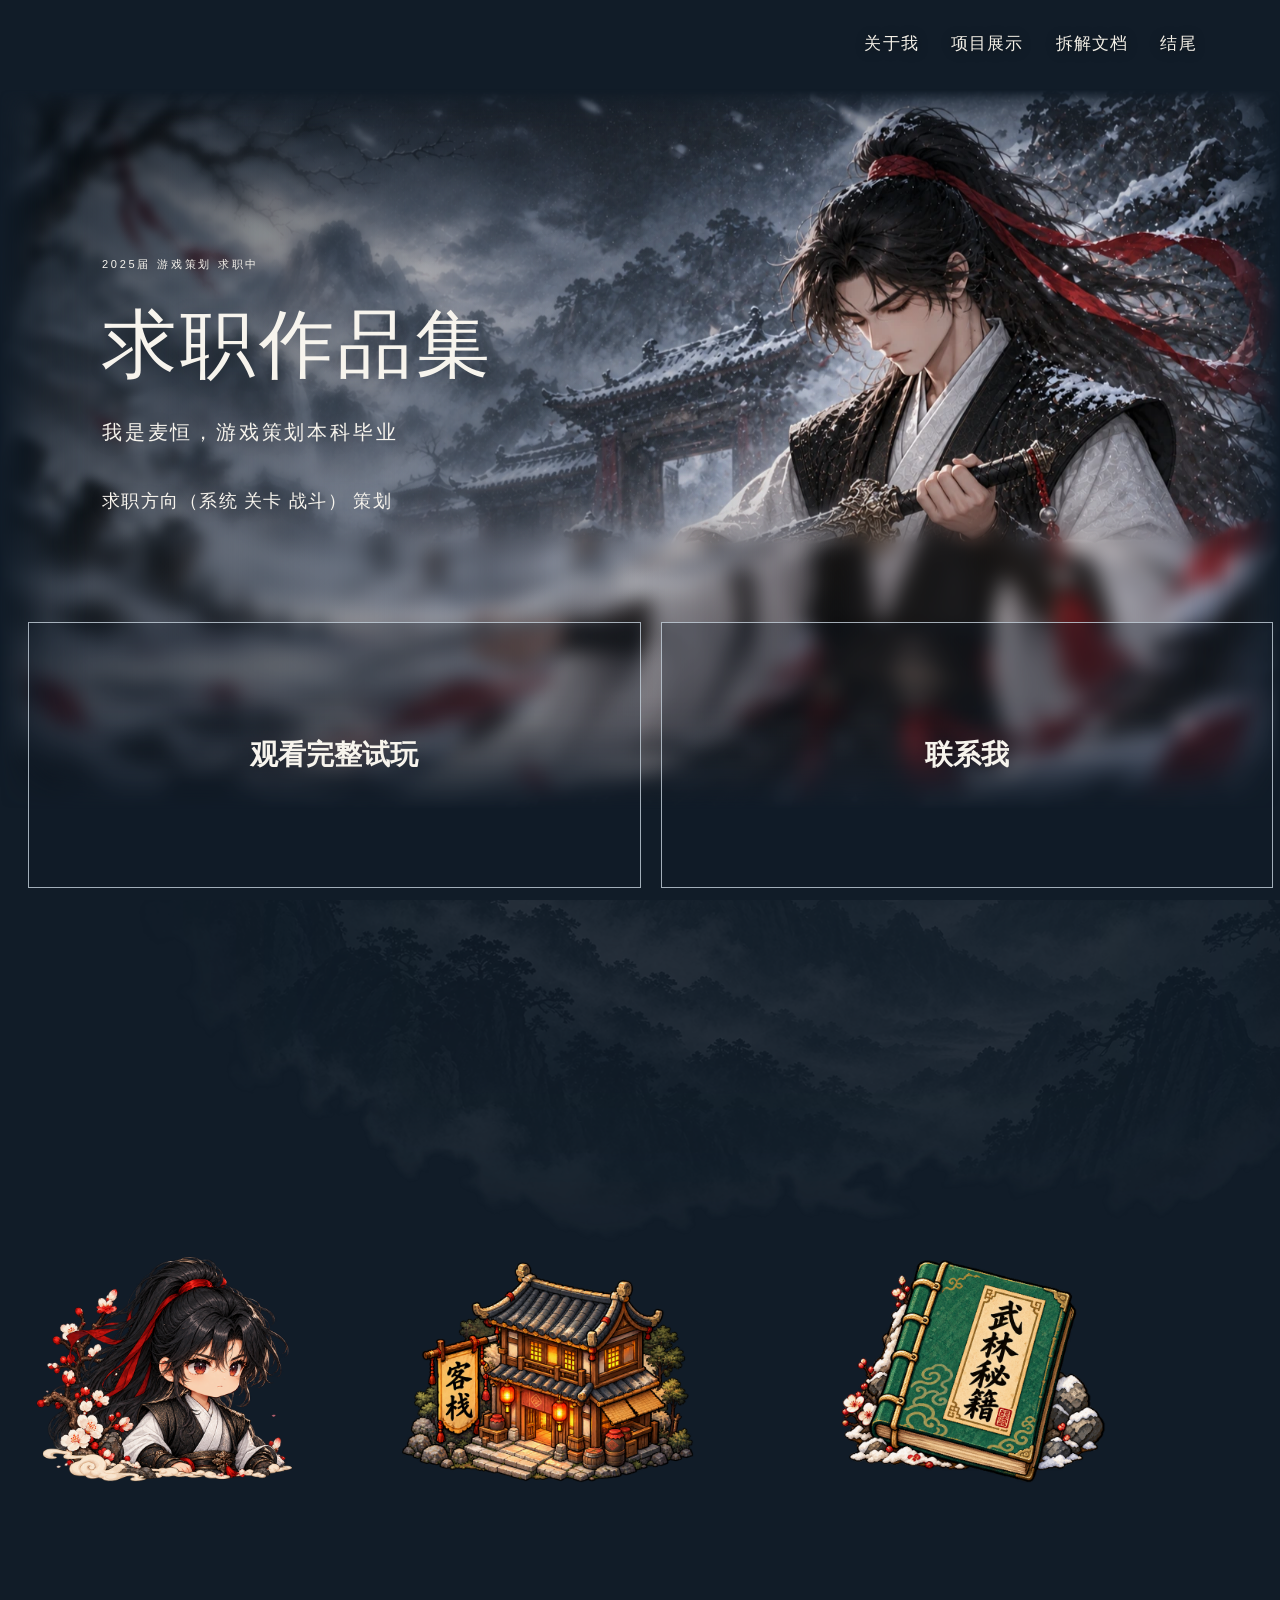
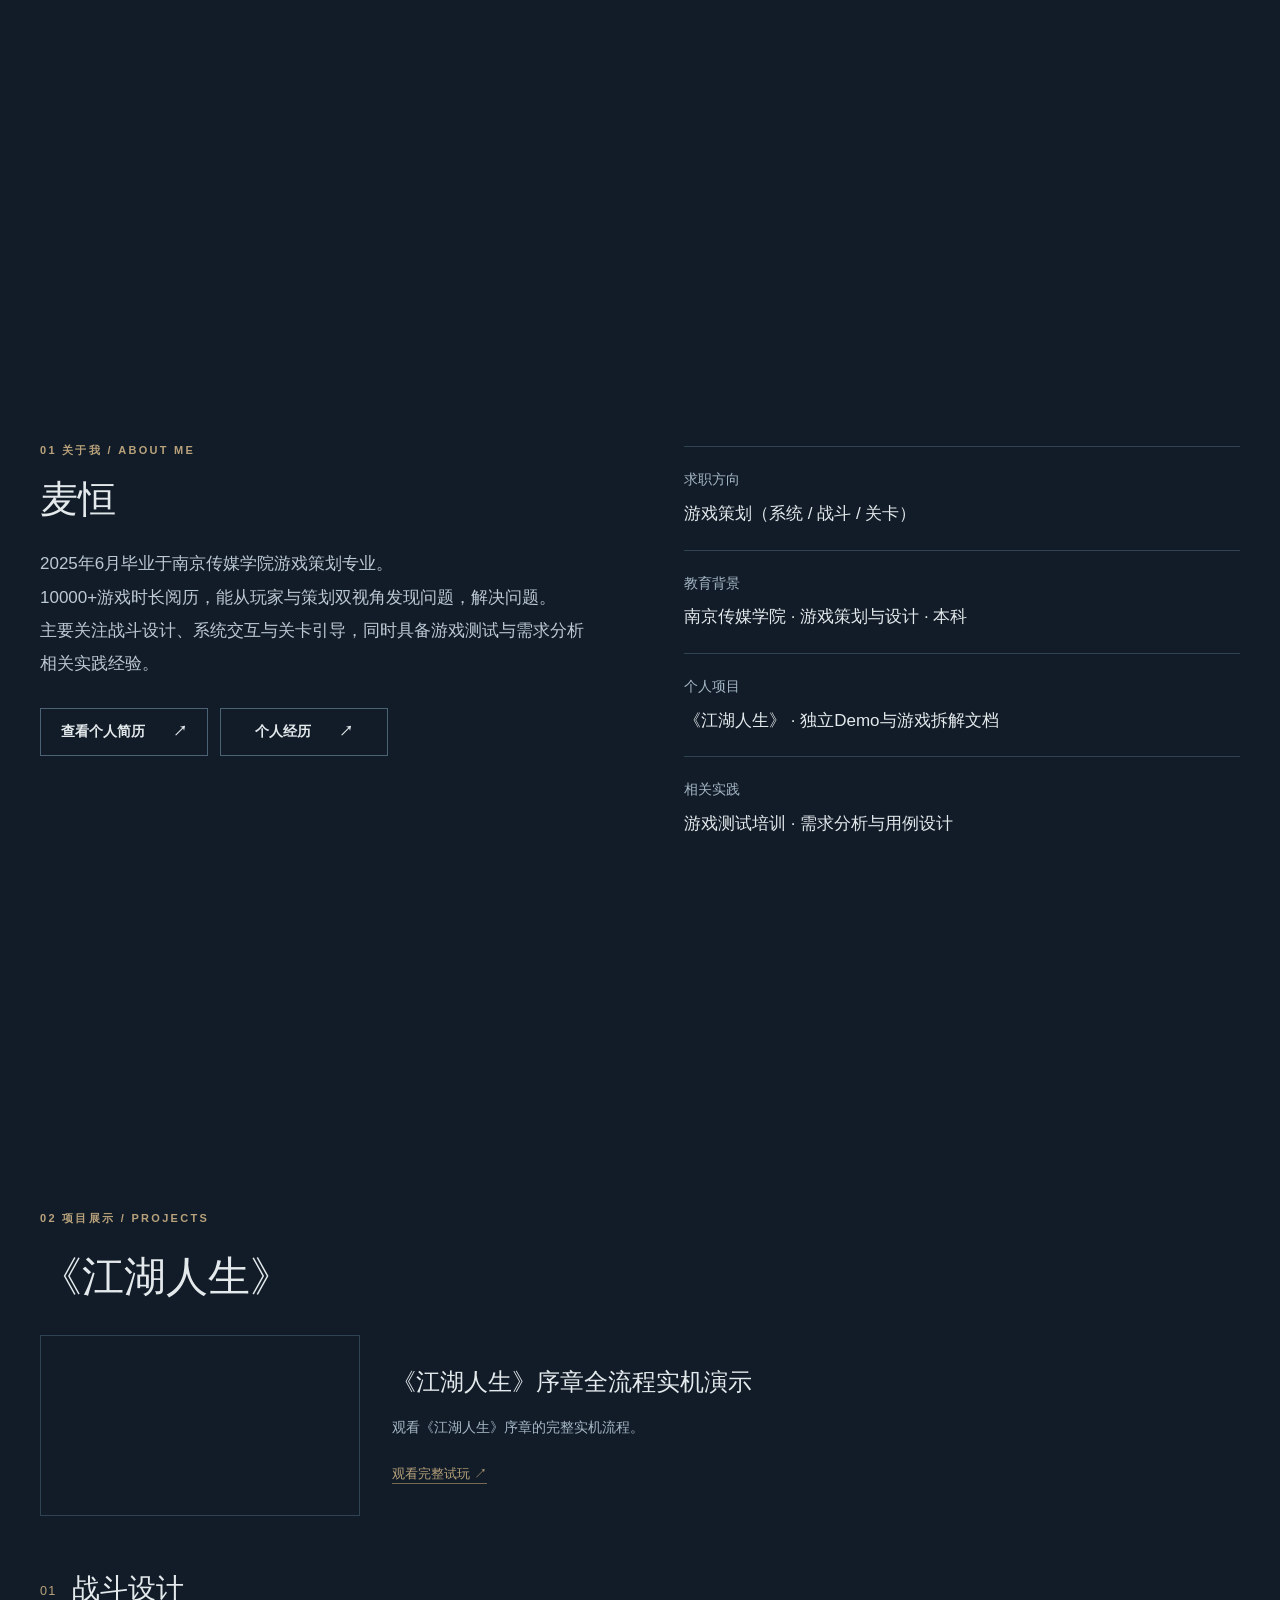
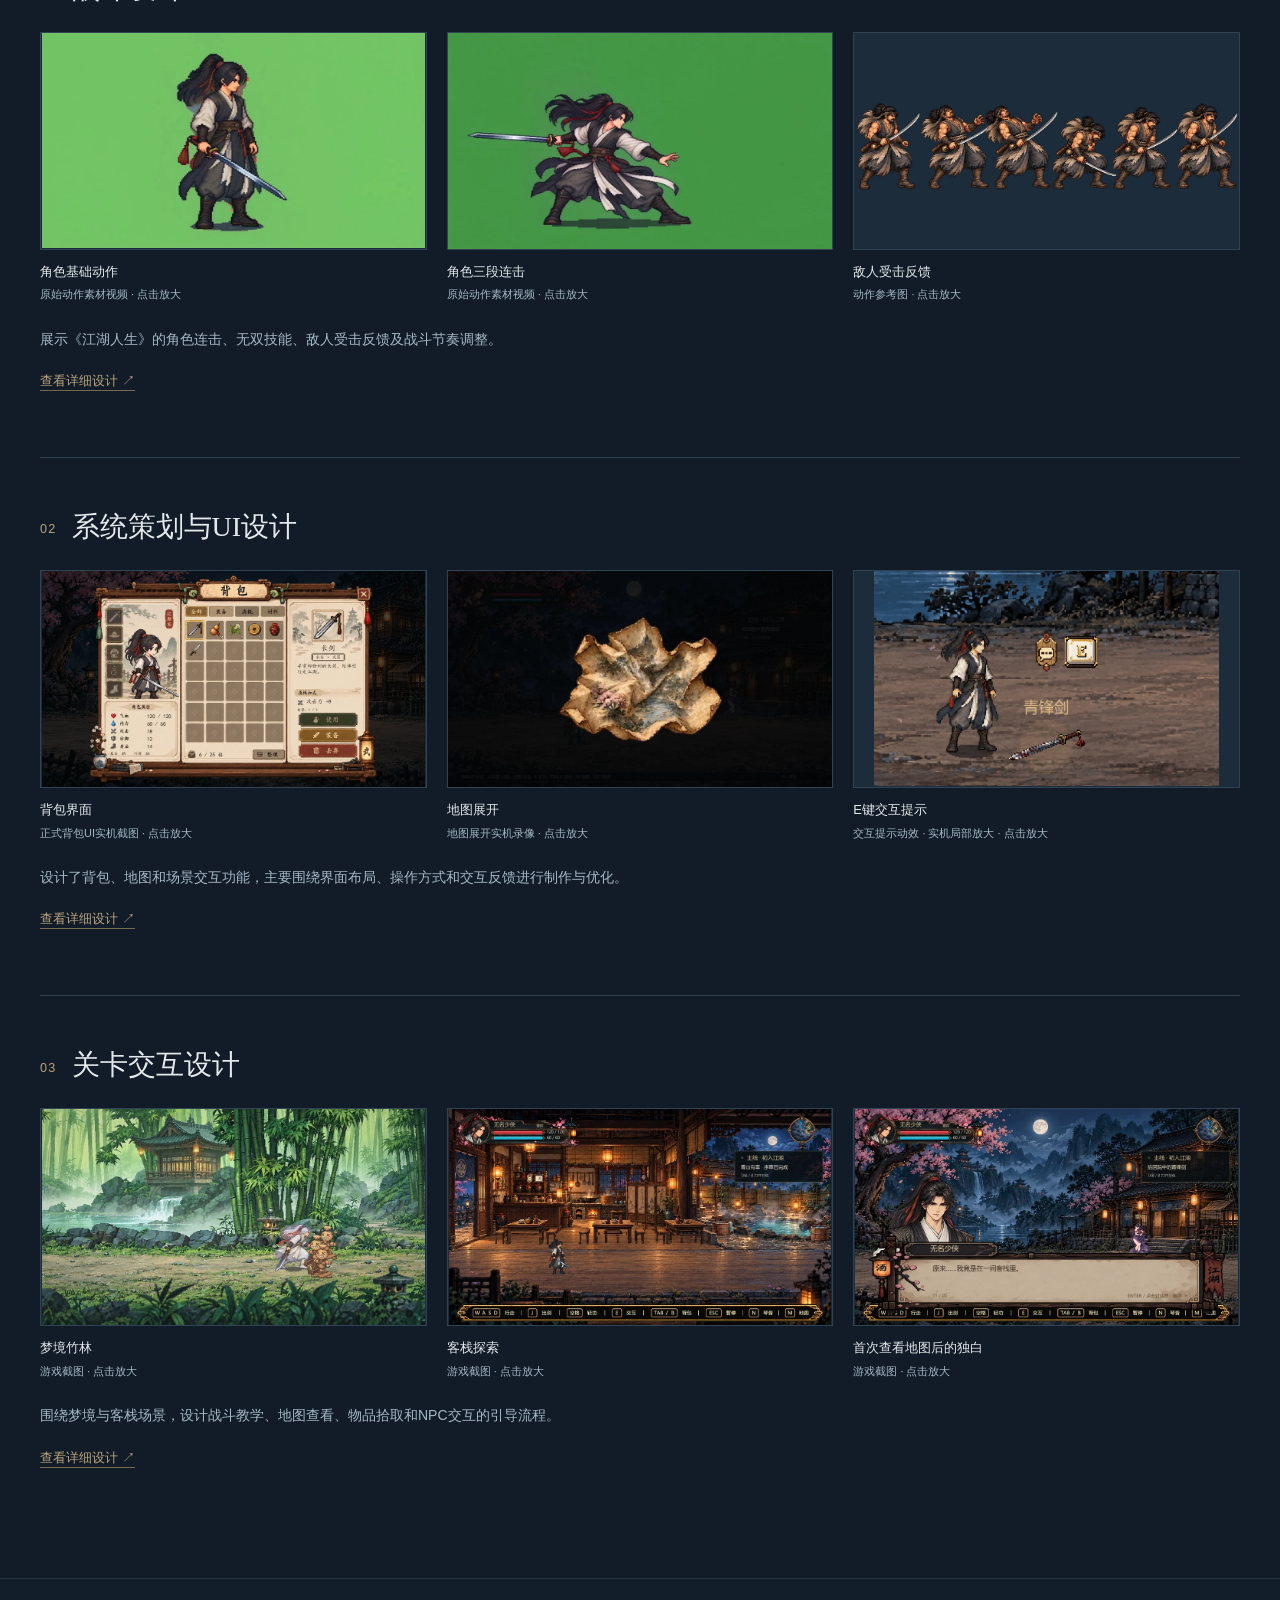
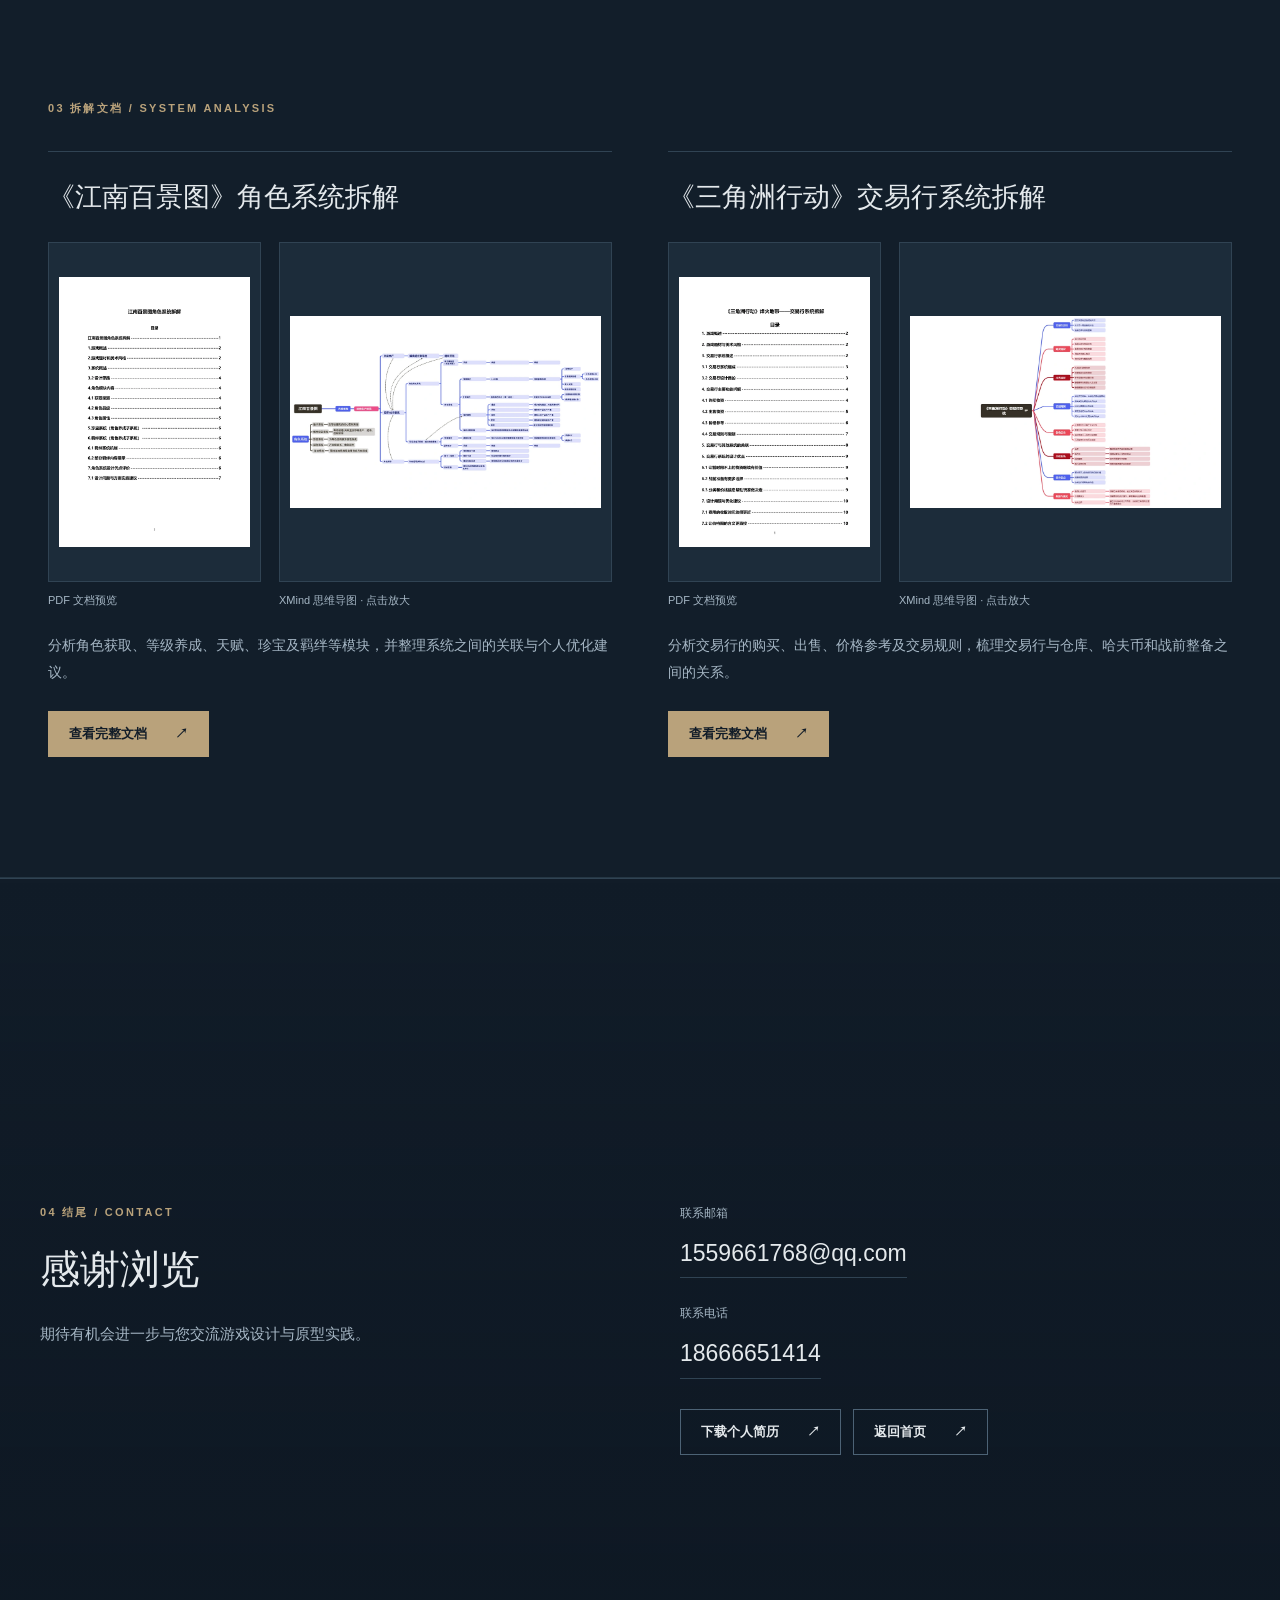
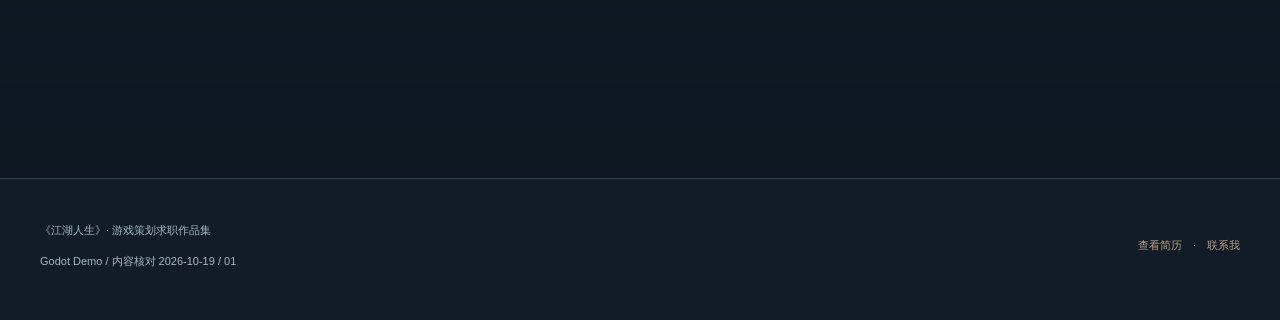
==== commit 5420d4f6: "Publish static portfolio 2026-10-21T05:38:45.569Z" ====
--- a/index.html
+++ b/index.html
@@ -1,4 +1,5 @@
 <!doctype html>
-<html lang="zh-CN"><head><meta charset="UTF-8"><meta name="viewport" content="width=device-width, initial-scale=1"><meta name="description" content="基于真实Godot原型、测试记录与个人简历的游戏策划求职作品集。"><meta name="theme-color" content="#111c28"><link rel="icon" href="./favicon.svg"><title>首页 · 游戏策划作品集</title><link rel="stylesheet" href="./styles/theme.css"><link rel="stylesheet" href="./styles/atmosphere.css">  <script type="module" crossorigin src="./assets/main-BbkEAl38.js"></script>
-  <link rel="stylesheet" crossorigin href="./assets/main-BC0_XxwR.css">
-</head><body><div id="app"></div></body></html>
+<html lang="zh-CN"><head><meta charset="UTF-8"><meta name="viewport" content="width=device-width, initial-scale=1"><meta name="description" content="基于真实Godot原型、测试记录与个人简历的游戏策划求职作品集。"><meta name="theme-color" content="#111c28"><link rel="icon" href="./favicon.svg"><title>首页 · 游戏策划作品集</title><link rel="stylesheet" href="./styles/theme.css"><link rel="stylesheet" href="./styles/atmosphere.css">  <script type="module" crossorigin src="./assets/main-C89GdCyt.js"></script>
+  <link rel="stylesheet" crossorigin href="./assets/main-R38LjcpQ.css">
+  <link rel="preload" as="image" href="./media/optimized/cover/snow-cover-20261019-57e5f39e-lightweight-v4.webp" fetchpriority="high">
+</head><body data-defer-atmosphere><div id="app"></div></body></html>
--- a/styles/atmosphere.css
+++ b/styles/atmosphere.css
@@ -1,5 +1,7 @@
 /* One quiet backdrop across the site. The opaque snow cover hides it. */
 body{isolation:isolate;min-height:100vh}
+/* The cover fully hides this image; request it when the next screen approaches. */
+body[data-defer-atmosphere]:not(.atmosphere-ready)::before{background-image:none}
 body::before{
  content:"";
  position:fixed;
@@ -9,7 +11,7 @@
  bottom:-420px;
  width:min(1640px,100vw);
  aspect-ratio:1448/1086;
- background:url('../media/atmosphere/mountains.png') center/contain no-repeat;
+ background:url('../media/optimized/images/52ecedcf2469cbe5-lightweight-v4.webp') center/contain no-repeat;
  opacity:var(--mountain-opacity);
  filter:blur(.65px);
  --mountain-fade-x:linear-gradient(90deg,transparent,rgba(0,0,0,.6) 12%,#000 24%,#000 76%,rgba(0,0,0,.6) 88%,transparent);
--- a/assets/main-R38LjcpQ.css
+++ b/assets/main-R38LjcpQ.css
@@ -0,0 +1 @@
+.system-breakdowns .system-breakdowns-wrap{width:min(1640px,calc(100% - 96px))}.system-breakdowns .system-breakdowns-wrap>.eyebrow{margin-bottom:32px}.system-breakdowns-grid{display:grid;grid-template-columns:repeat(2,minmax(0,1fr));gap:56px}.system-breakdown{display:flex;flex-direction:column;min-width:0;border-top:1px solid var(--line);padding-top:25px}.system-breakdowns .system-breakdown h2{font-family:var(--serif);font-size:27px;font-weight:500;line-height:1.5;margin:0 0 25px}.system-breakdown-previews{display:grid;grid-template-columns:minmax(0,.78fr) minmax(0,1.22fr);gap:18px}.system-breakdown-previews figure{min-width:0;margin:0}.system-breakdown-media{position:relative;display:flex;align-items:center;justify-content:center;width:100%;height:340px;padding:10px;border:1px solid var(--line);background:var(--surface);overflow:hidden}.system-breakdown-media img{display:block;width:100%;height:100%;max-height:100%;object-fit:contain;object-position:center}.system-breakdown-previews figcaption{font-size:11px;line-height:1.6;color:var(--muted);margin-top:10px}.system-breakdown-enlarge{-webkit-appearance:none;-moz-appearance:none;appearance:none;color:var(--paper);font:inherit;cursor:zoom-in}.system-breakdown-enlarge img{transition:transform .25s ease}.system-breakdown-enlarge:hover img{transform:scale(1.025)}.system-breakdown-enlarge:hover,.system-breakdown-enlarge:focus-visible{border-color:var(--line-strong)}.system-breakdown-enlarge-hint{position:absolute;right:10px;bottom:10px;padding:3px 9px;background:var(--bg);border:1px solid var(--line-strong);color:var(--paper);font:11px/1.6 var(--sans);opacity:0;transition:opacity .18s ease;pointer-events:none}.system-breakdown-enlarge:hover .system-breakdown-enlarge-hint,.system-breakdown-enlarge:focus-visible .system-breakdown-enlarge-hint{opacity:1}.system-breakdowns .system-breakdown-intro{margin:22px 0 0;font-size:14px;line-height:1.95;color:var(--muted)}.system-breakdown>.actions{margin-top:auto;padding-top:25px}.system-breakdown-lightbox{position:fixed;top:0;right:0;bottom:0;left:0;width:min(1760px,calc(100vw - 64px));height:calc(100dvh - 64px);max-width:none;max-height:none;margin:auto;padding:0;border:1px solid var(--line-strong);background:var(--bg);color:var(--paper);overflow:hidden;font-family:var(--sans)}.system-breakdown-lightbox[open]{display:flex;flex-direction:column}.system-breakdown-lightbox::backdrop{background:#030910db}.system-breakdown-viewer-header{display:flex;justify-content:space-between;align-items:center;gap:20px;padding:17px 22px;border-bottom:1px solid var(--line);flex:none}.system-breakdown-viewer-header h2{margin:0;font:500 20px/1.5 var(--serif);color:var(--paper)}.system-breakdown-viewer-close{display:flex;align-items:center;gap:15px;flex:none;padding:5px 12px;border:1px solid var(--line-strong);background:transparent;color:var(--paper);font:13px/1.8 var(--sans)}.system-breakdown-viewer-close span{font-size:22px;line-height:1}.system-breakdown-viewer-toolbar{display:flex;align-items:center;gap:24px;flex:none;min-height:54px;padding:8px 22px;border-bottom:1px solid var(--line);font:12px/1.6 var(--sans);color:var(--muted)}.system-breakdown-viewer-toolbar p{margin:0 0 0 auto}.system-breakdown-pages,.system-breakdown-zoom-controls{display:flex;gap:9px;align-items:center}.system-breakdown-pages[hidden]{display:none}.system-breakdown-viewer-toolbar button{border:1px solid var(--line-strong);padding:3px 10px;min-width:30px;background:transparent;color:var(--paper);font:12px/1.8 var(--sans)}.system-breakdown-viewer-toolbar button:hover,.system-breakdown-viewer-close:hover{border-color:var(--paper)}.system-breakdown-viewer-toolbar button:disabled{opacity:.4}.system-breakdown-viewer-toolbar output{display:block;min-width:46px;text-align:center;font-variant-numeric:tabular-nums}.system-breakdown-viewer-viewport{position:relative;min-width:0;min-height:0;flex:1;overflow:hidden;background:var(--media-bg);touch-action:none;overscroll-behavior:contain;outline-offset:-4px}.system-breakdown-viewer-viewport.is-zoomed{cursor:grab}.system-breakdown-viewer-viewport.is-dragging{cursor:grabbing}.system-breakdown-viewer-image{position:absolute;left:0;top:0;max-width:none;max-height:none;transform-origin:0 0;-webkit-user-select:none;user-select:none;-webkit-user-drag:none}.system-breakdown-viewer-status{position:absolute;top:0;right:0;bottom:0;left:0;display:grid;place-items:center;margin:0;color:var(--muted);font:14px/1.8 var(--sans);pointer-events:none}@media(prefers-reduced-motion:reduce){.system-breakdown-enlarge img,.system-breakdown-enlarge-hint{transition:none}}.content-locate-highlight{outline:1px solid var(--gold);outline-offset:6px;background-color:color-mix(in srgb,var(--gold) 8%,transparent)}.content-locate-status{position:fixed;z-index:1000;left:50%;bottom:28px;transform:translate(-50%);padding:12px 20px;border:1px solid var(--line);background:var(--surface);color:var(--paper);font:14px/1.8 var(--sans);pointer-events:none}#goals>.combat-goal-images{display:grid;grid-template-columns:repeat(3,minmax(0,1fr));gap:18px;margin:24px 0 0}.combat-goal-images>figure{min-width:0;margin:0}.combat-goal-images a{display:flex;align-items:center;justify-content:center;width:100%;aspect-ratio:4/3;cursor:zoom-in}.combat-goal-images img{display:block;width:100%;height:100%;object-fit:contain}.combat-goal-images figcaption{padding-top:10px;font-size:11px;line-height:1.7;color:var(--muted)}:root{--max:1240px;--serif:"Noto Serif SC","Source Han Serif SC","Songti SC","SimSun",serif;--sans:Inter,"Segoe UI","Microsoft YaHei",sans-serif}*{box-sizing:border-box}html{scroll-behavior:smooth;scroll-padding-top:100px}body{margin:0;background:var(--bg);color:var(--paper);font-family:var(--sans);font-size:16px;line-height:1.85}a{color:inherit;text-decoration:none}button,input,select{font:inherit}button,a,input,select{touch-action:manipulation}img,video,svg{max-width:100%;display:block}button{cursor:pointer}button:disabled{cursor:default}a:focus-visible,button:focus-visible,select:focus-visible,input:focus-visible,summary:focus-visible{outline:2px solid var(--gold);outline-offset:5px}::selection{background:var(--gold);color:var(--bg)}.wrap{width:min(var(--max),calc(100% - 80px));margin:auto}.skip{position:absolute;top:-100px;left:24px;background:var(--paper);color:var(--ink);z-index:20;padding:10px}.skip:focus{top:10px}.header{position:sticky;top:0;z-index:10;background:var(--header-bg);border-bottom:1px solid var(--line);-webkit-backdrop-filter:blur(14px);backdrop-filter:blur(14px)}.header-inner{min-height:80px;display:flex;align-items:center;justify-content:space-between;gap:20px}.brand{display:flex;align-items:center;gap:12px;white-space:nowrap;font-weight:600;font-size:15px}.brand-mark{width:33px;height:33px;border:1px solid var(--gold);display:grid;place-items:center;color:var(--gold);font-family:var(--serif);font-size:20px}.brand small{font:10px var(--sans);letter-spacing:2px;color:var(--muted);display:block}.nav{display:flex;gap:25px;align-items:center;font-size:13px}.nav a{color:var(--muted);padding:26px 0 23px;border-bottom:2px solid transparent}.nav a:hover,.nav a[aria-current=page]{color:var(--paper);border-color:var(--gold)}.menu-toggle{display:none;background:none;color:var(--paper);border:1px solid var(--line);padding:5px 12px}.eyebrow{font-size:11px;letter-spacing:2.3px;text-transform:uppercase;color:var(--gold);margin:0 0 20px;font-weight:600}.hero{padding:78px 0 62px}.hero-grid{display:grid;grid-template-columns:.87fr 1.13fr;gap:54px;align-items:center}.hero h1{font-family:var(--serif);font-size:55px;line-height:1.32;letter-spacing:1px;font-weight:500;margin:0 0 25px}.hero h1 em{font-style:normal;color:var(--gold)}.intro{color:var(--muted);max-width:570px;font-size:15px}.roles{display:flex;flex-wrap:wrap;gap:10px;margin:24px 0}.role{font-size:12px;border:1px solid var(--line);padding:3px 12px;color:var(--text-secondary)}.actions{display:flex;flex-wrap:wrap;gap:12px;margin-top:30px}.button{display:inline-flex;align-items:center;justify-content:center;gap:28px;padding:10px 20px;border:1px solid var(--gold);font-size:13px;min-height:45px;background:var(--gold);color:var(--ink);font-weight:600}.button.secondary{background:transparent;color:var(--paper);border-color:var(--line-strong)}.button:hover{filter:brightness(1.12)}.button.disabled{background:var(--surface);color:var(--muted);border-color:var(--line)}.hero-visual{position:relative;margin:0;border:1px solid var(--line-strong);padding:8px;background:var(--surface)}.hero-visual:before{content:"";position:absolute;left:-8px;top:-8px;width:34px;height:34px;border-top:2px solid var(--gold);border-left:2px solid var(--gold);pointer-events:none}.hero-visual img{width:100%;aspect-ratio:16/9;object-fit:contain;image-rendering:auto}.visual-label{display:flex;justify-content:space-between;gap:14px;font-size:11px;color:var(--muted);padding:12px 6px 2px}.visual-label strong{color:var(--gold);font-weight:400}.facts{display:grid;grid-template-columns:repeat(4,1fr);border-top:1px solid var(--line);border-bottom:1px solid var(--line);padding:22px 0;margin-top:52px}.fact{padding-left:27px;border-left:1px solid var(--line)}.fact:first-child{padding-left:0;border-left:0}.fact strong{font-size:18px;display:block;font-weight:500}.fact span{font-size:11px;color:var(--muted)}.section{padding:66px 0}.section-top{display:flex;align-items:flex-end;justify-content:space-between;gap:25px;margin-bottom:30px}.section h2,.section-top h2{font-family:var(--serif);font-size:32px;font-weight:500;line-height:1.5;margin:0 0 8px}.section-top .eyebrow{margin-bottom:10px}.section-top p{margin:0;color:var(--muted);font-size:13px}.text-link{color:var(--gold);font-size:13px;border-bottom:1px solid var(--gold-line);padding-bottom:2px;white-space:nowrap}.cases{display:grid;grid-template-columns:repeat(3,1fr);gap:20px}.case-card{border:1px solid var(--line);background:var(--surface);padding:28px;transition:border-color .18s,transform .18s}.case-card:hover{border-color:var(--gold);transform:translateY(-3px)}.case-index{font-size:11px;color:var(--gold);letter-spacing:2px;display:flex;justify-content:space-between}.case-card h3{font-family:var(--serif);font-size:25px;font-weight:500;margin:28px 0 12px}.case-card p{color:var(--muted);font-size:13px;margin:0 0 20px;min-height:50px}.case-tags{font-size:11px;color:var(--text-secondary);border-top:1px solid var(--line);padding-top:18px}.section-tint{background:var(--section-tint);border-top:1px solid var(--line-soft);border-bottom:1px solid var(--line-soft)}.feature-grid{display:grid;grid-template-columns:1.1fr .9fr;gap:48px;align-items:center}.feature-grid h3{font-family:var(--serif);font-size:28px;font-weight:500;line-height:1.6}.feature-grid p{color:var(--muted);font-size:14px}.numbered{margin:24px 0 0;padding:0;list-style:none;counter-reset:items}.numbered li{border-top:1px solid var(--line);padding:17px 0 17px 32px;position:relative;font-size:14px;counter-increment:items}.numbered li:before{content:"0" counter(items);position:absolute;left:0;top:20px;font-size:10px;color:var(--gold)}.numbered small{display:block;font-size:12px;color:var(--muted);margin-top:3px}.media{margin:0}.media img,.media video{width:100%;border:1px solid var(--line);background:var(--media-bg);aspect-ratio:16/9;object-fit:contain}.media figcaption{font-size:11px;color:var(--muted);line-height:1.7;padding:10px 0}.media-kind{color:var(--gold);margin-right:8px}.media-grid{display:grid;grid-template-columns:1fr 1fr;gap:24px}.status-row{display:flex;gap:8px;align-items:center;flex-wrap:wrap}.badge{font-size:11px;line-height:1.6;padding:3px 9px;border:1px solid var(--badge-border);color:var(--badge-text);background:var(--badge-bg)}.badge.pending{border-color:var(--pending-border);color:var(--pending-text);background:var(--pending-bg)}.badge.note{border-color:var(--line);color:var(--muted);background:var(--surface)}.truth-note{font-size:12px;color:var(--muted);border-left:2px solid var(--gold);padding:10px 16px;margin:26px 0;background:var(--soft-highlight)}.ability-grid{display:grid;grid-template-columns:repeat(3,1fr);gap:34px}.ability{border-top:1px solid var(--gold);padding-top:24px}.ability h3{font-size:17px;font-weight:500}.ability p{font-size:13px;color:var(--muted)}.future{margin-top:34px;display:flex;justify-content:space-between;border:1px dashed var(--line);padding:22px;color:var(--muted);font-size:12px}.footer{border-top:1px solid var(--line);padding:30px 0 38px}.footer-inner{display:flex;align-items:center;justify-content:space-between;gap:25px;font-size:11px;color:var(--muted)}.footer a{color:var(--gold)}.page-head{padding:60px 0 42px;border-bottom:1px solid var(--line)}.breadcrumbs{font-size:11px;color:var(--muted);margin-bottom:30px}.breadcrumbs a{color:var(--gold)}.page-head h1{font-family:var(--serif);font-size:43px;line-height:1.4;font-weight:500;margin:0 0 18px}.page-head .subtitle{max-width:850px;color:var(--muted);font-size:15px}.page-head .eyebrow{margin-bottom:12px}.reading-grid{display:grid;grid-template-columns:175px minmax(0,1fr);gap:55px;padding-top:44px;padding-bottom:65px}.toc{position:sticky;top:116px;align-self:start;display:grid;gap:10px;font-size:12px;max-height:calc(100vh - 135px);overflow:auto}.toc small{font-size:10px;letter-spacing:2px;color:var(--gold);margin-bottom:12px}.toc a{color:var(--muted);padding:3px 0 3px 12px;border-left:1px solid var(--line)}.toc a:hover{color:var(--gold);border-color:var(--gold)}.article{min-width:0}.article-section{margin:0 0 62px;scroll-margin-top:110px}.article-section h2{font-family:var(--serif);font-weight:500;font-size:27px;border-bottom:1px solid var(--line);padding-bottom:17px;margin:0 0 24px}.article-section h2 .num{font:11px var(--sans);color:var(--gold);margin-right:16px;vertical-align:middle}.article-section h3{font-size:16px;font-weight:500;margin:0 0 9px}.article-section p{color:var(--text-secondary);font-size:14px}.two-col{display:grid;grid-template-columns:1fr 1fr;gap:28px}.panel{padding:24px;background:var(--surface);border:1px solid var(--line);min-width:0}.panel p:last-child{margin-bottom:0}.clean-list{padding-left:20px;color:var(--text-secondary);font-size:14px}.clean-list li{padding:3px 0}.clean-list li::marker{color:var(--gold)}.rules{display:grid;gap:0;border-top:1px solid var(--line)}.rule{display:grid;grid-template-columns:195px minmax(0,1fr);gap:25px;padding:21px 0;border-bottom:1px solid var(--line)}.rule h3{font-size:14px;color:var(--paper);font-weight:500;margin:0}.rule p{font-size:13px;margin:0}.flow{list-style:none;padding:0;display:flex;gap:24px;flex-wrap:wrap;counter-reset:flow;margin:28px 0}.flow li{flex:1 1 145px;position:relative;border:1px solid var(--line-strong);padding:19px 15px;background:var(--surface);counter-increment:flow;min-width:0}.flow li:not(:last-child):after{content:"→";position:absolute;right:-21px;top:30px;color:var(--gold)}.flow li:before{content:"0" counter(flow);font-size:10px;color:var(--gold);display:block;margin-bottom:7px}.flow strong{font-size:13px;font-weight:500;display:block}.flow small{font-size:11px;line-height:1.7;color:var(--muted);display:block;margin-top:7px}.table-wrap{overflow:auto;border:1px solid var(--line)}table{width:100%;border-collapse:collapse;font-size:12px;line-height:1.8}th,td{text-align:left;padding:14px 17px;vertical-align:top;border-bottom:1px solid var(--line);min-width:105px}th{color:var(--gold);font-weight:500;background:var(--surface)}tr:last-child td{border-bottom:0}td{color:var(--text-secondary)}code{font:11px Cascadia Code,Consolas,monospace;color:var(--code);overflow-wrap:anywhere}details{border:1px solid var(--line);padding:15px 20px;background:var(--surface)}summary{cursor:pointer;font-size:13px;color:var(--paper)}.source-list{font-size:12px;color:var(--muted);padding-left:20px}.source-list li{margin:12px 0;overflow-wrap:anywhere}.source-list p{font-size:12px;margin:3px 0}.iteration{padding:24px;border-left:2px solid var(--gold);background:var(--surface);margin-bottom:18px}.iteration h3{font-family:var(--serif);font-size:20px}.iteration dl{display:grid;grid-template-columns:75px minmax(0,1fr);font-size:13px;gap:10px 14px;margin:18px 0 0}.iteration dt{color:var(--gold)}.iteration dd{margin:0;color:var(--text-secondary)}.validation{display:grid;gap:14px}.validation-item{display:grid;grid-template-columns:30px 1fr;gap:12px;border-bottom:1px solid var(--line);padding:13px 0}.validation-icon{color:var(--gold);font-size:20px}.validation-item h3{font-size:14px;margin:0}.validation-item p{font-size:12px;margin:5px 0}.small{font-size:12px;color:var(--muted)}.explorer{background:var(--surface);border:1px solid var(--line-strong);padding:25px;margin:25px 0}.explorer h3{font-size:17px;margin-bottom:9px}.control-row{display:flex;flex-wrap:wrap;align-items:center;gap:14px;font-size:12px;color:var(--muted);margin:20px 0}.control-row select{background:var(--bg);border:1px solid var(--line-strong);color:var(--paper);padding:7px 12px;max-width:100%}.check-label{display:flex;gap:9px;align-items:center}.check-label input{accent-color:var(--gold)}.timeline-track{position:relative;height:38px;background:var(--surface2);margin:24px 0 7px;border:1px solid var(--line-strong);overflow:hidden}.timeline-active,.timeline-buffer{position:absolute;top:0;height:100%;display:flex;align-items:center;justify-content:center;font-size:11px;color:var(--bg);white-space:nowrap}.timeline-active{background:var(--gold);height:50%}.timeline-buffer{background:var(--diagram-accent);top:50%;height:50%}.timeline-axis{display:flex;justify-content:space-between;font-size:10px;color:var(--muted)}.timeline-legend{display:flex;flex-wrap:wrap;gap:20px;font-size:11px;color:var(--muted);margin-top:17px}.legend-dot{width:8px;height:8px;display:inline-block;margin-right:6px;background:var(--gold)}.legend-dot.green{background:var(--diagram-accent)}.timeline-output{font-size:12px;line-height:1.9;color:var(--text-secondary);margin-top:15px}.interaction-stage{display:grid;grid-template-columns:1fr 1fr;gap:15px}.state-box{padding:20px;background:var(--bg);border:1px solid var(--line)}.state-box small{color:var(--muted);font-size:11px;display:block;margin-bottom:10px}.state-box strong{font-size:15px;font-weight:500;color:var(--gold)}.coordinate-map{background:var(--media-bg);border:1px solid var(--line);width:100%;height:auto;min-height:200px}.coordinate-map text{font-family:var(--sans);fill:var(--paper)}.profile-lead{display:grid;grid-template-columns:1.1fr .9fr;gap:40px;align-items:start}.profile-lead h2{font-family:var(--serif);font-size:31px;font-weight:500}.profile-summary{font-size:15px;color:var(--muted)}.meta-label{font-size:10px;color:var(--gold);letter-spacing:2px}.training-note{font-size:13px;border-left:2px solid var(--gold);padding:15px 20px;background:var(--surface);color:var(--muted)}.profile-grid{display:grid;grid-template-columns:repeat(3,1fr);gap:18px}.skill{padding:22px;border:1px solid var(--line);background:var(--surface)}.skill h3{font-size:17px;font-weight:500;margin:0 0 10px}.skill p{font-size:12px;color:var(--muted)}.skill .badge{font-size:10px}.review-grid{display:grid;grid-template-columns:1fr 1fr;gap:25px}.review-step{padding:28px;border:1px solid var(--line);background:var(--surface)}.review-step h2{font-size:23px;font-weight:500;margin:12px 0 20px}.review-step dl{font-size:13px}.review-step dt{color:var(--gold);margin-top:18px}.review-step dd{margin:6px 0;color:var(--muted)}.review-step.wide{grid-column:1/-1}.review-step .media-grid{margin:25px 0}.callout{padding:28px 32px;border:1px solid var(--line-strong);background:var(--surface)}.callout h3{font-size:20px;font-weight:500}.callout p{color:var(--muted);font-size:13px}.contact-list{display:grid;gap:12px;margin-top:25px}.contact-item{border:1px solid var(--line);padding:17px 20px;display:flex;justify-content:space-between;gap:20px;font-size:13px}.contact-item span{color:var(--muted);font-size:12px}.contact-item.active{border-color:var(--gold)}.subtle-line{border:0;border-top:1px solid var(--line);margin:40px 0}.empty-media{border:1px dashed var(--gold-line);padding:30px;background:var(--surface);color:var(--muted);font-size:13px}.loading{padding:100px 30px;text-align:center}@media(min-width:1500px){.hero{padding-top:100px;padding-bottom:78px}.hero h1{font-size:62px}}@media(max-width:1050px){.wrap{width:calc(100% - 48px)}.hero-grid{gap:30px}.hero h1{font-size:43px}.nav{gap:17px}.reading-grid{grid-template-columns:135px minmax(0,1fr);gap:30px}.case-card{padding:22px}.rule{grid-template-columns:150px minmax(0,1fr)}}@media(max-width:780px){.header-inner{min-height:67px}.brand{font-size:13px}.menu-toggle{display:block}.nav{display:none;position:absolute;top:67px;left:0;right:0;background:var(--bg);padding:12px 24px 22px;border-bottom:1px solid var(--line);grid-template-columns:repeat(3,1fr);gap:4px 20px}.nav.open{display:grid}.nav a{padding:10px 0;font-size:12px}.hero{padding:43px 0 35px}.hero-grid{grid-template-columns:1fr;gap:38px}.hero h1{font-size:43px}.intro{font-size:14px}.facts{grid-template-columns:1fr 1fr;gap:20px;margin-top:35px}.fact:nth-child(3){border-left:0;padding-left:0}.facts .fact strong{font-size:16px}.section{padding:43px 0}.section-top{align-items:start}.section h2,.section-top h2{font-size:27px}.cases{grid-template-columns:1fr}.case-card p{min-height:0}.case-card h3{margin:18px 0 10px}.feature-grid,.ability-grid,.media-grid,.two-col,.profile-lead,.profile-grid,.review-grid{grid-template-columns:1fr}.feature-grid{gap:25px}.ability-grid{gap:20px}.future{display:block}.future span{display:block;margin-top:10px}.footer-inner{display:block}.footer-inner p{margin:9px 0}.reading-grid{display:block;padding-top:30px}.toc{position:static;display:flex;flex-wrap:wrap;margin-bottom:35px;gap:10px;max-height:none}.toc small{display:none}.toc a{border:1px solid var(--line);padding:4px 9px;font-size:10px}.page-head{padding:35px 0 30px}.page-head h1{font-size:32px}.page-head .subtitle{font-size:14px}.breadcrumbs{margin-bottom:23px}.article-section{margin-bottom:42px}.article-section h2{font-size:23px}.rule{grid-template-columns:1fr;gap:8px;padding:18px 0}.flow{display:grid;grid-template-columns:1fr 1fr;gap:15px}.flow li:not(:last-child):after{content:none}.explorer,.iteration{padding:19px}.iteration dl{grid-template-columns:57px minmax(0,1fr);font-size:12px}.review-step{padding:22px}.section-top .text-link{font-size:11px}.visual-label{font-size:10px}.interaction-stage{grid-template-columns:1fr}.contact-item{display:block}.contact-item span{display:block;margin-top:5px}}@media(max-width:420px){.wrap{width:calc(100% - 36px)}.hero h1{font-size:38px}.page-head h1{font-size:29px}.hero .eyebrow{font-size:10px;letter-spacing:1.8px}.role{font-size:10px;padding:3px 9px}.facts{column-gap:12px}.fact{padding-left:16px}.fact span{font-size:10px}.section-top{display:block}.section-top .text-link{display:inline-block;margin-top:12px}.flow{grid-template-columns:1fr}.visual-label,.visual-label strong{display:block}.button{padding:10px 15px}}@media(prefers-reduced-motion:reduce){html{scroll-behavior:auto}*{transition:none!important;animation:none!important}}img{height:auto}.hero{padding:62px 0 46px}.hero-grid{grid-template-columns:.84fr 1.16fr;gap:58px;align-items:center}.hero-grid>div{min-width:0}.hero h1{font-size:62px;line-height:1.2;letter-spacing:1px;margin-bottom:25px}.hero .intro{max-width:470px;line-height:1.95}.hero .roles{margin:22px 0}.hero .actions{margin-top:27px}.hero-visual img{aspect-ratio:auto;object-fit:contain}.hero .facts{grid-template-columns:repeat(3,minmax(0,1fr));margin-top:43px}.hero .fact strong{font-size:18px}@media(min-width:1500px){.hero{padding-top:80px;padding-bottom:52px}.hero h1{font-size:66px}}@media(min-width:781px)and (max-width:1050px){.hero-grid{gap:30px;grid-template-columns:.9fr 1.1fr}.hero h1{font-size:49px}.hero .intro{font-size:14px}.nav{gap:15px;font-size:12px}}@media(max-width:780px){.hero{padding:42px 0 34px}.hero-grid{grid-template-columns:1fr;gap:36px}.hero h1{font-size:48px}.hero .intro{max-width:550px}.hero .facts{gap:0;margin-top:32px}.hero .fact{padding-left:16px;border-left:1px solid var(--line)}.hero .fact:first-child{padding-left:0;border-left:0}.hero .fact strong{font-size:15px}}@media(max-width:420px){.hero h1{font-size:42px}.hero .fact{padding-left:11px}.hero .fact strong{font-size:13px}.hero .fact span{font-size:10px}.hero .visual-label span{display:block;margin-top:4px}}.home-analysis-grid{display:grid;grid-template-columns:minmax(240px,.7fr) minmax(0,1.3fr);gap:76px;align-items:center}.analysis-preview{margin:0;max-width:360px}.analysis-preview>a{display:block;border:1px solid var(--line);background:var(--surface);padding:8px}.analysis-preview img{width:100%;height:auto;aspect-ratio:4/5;object-fit:cover;object-position:top}.analysis-preview figcaption{font-size:11px;color:var(--muted);margin-top:10px}.home-analysis .eyebrow,.home-about .eyebrow,.home-analysis h2{margin-bottom:12px}.analysis-subtitle{font-size:12px;letter-spacing:1.2px;color:var(--gold);margin:0 0 24px}.analysis-summary,.about-intro{font-size:14px;line-height:2;color:var(--muted)}.analysis-tags{font-size:12px;color:var(--paper);margin:24px 0 14px}.analysis-note{color:var(--muted)}.home-about-grid{display:grid;grid-template-columns:1fr 1fr;gap:76px;align-items:start}.about-intro{max-width:560px}.about-facts{margin:6px 0 0;padding:0}.about-facts>div{padding:18px 0;border-top:1px solid var(--line)}.about-facts dt{font-size:12px;color:var(--muted);margin-bottom:5px}.about-facts dd{margin:0;font-size:14px;color:var(--paper)}@media(max-width:1050px){.home-analysis-grid,.home-about-grid{gap:40px}}@media(max-width:780px){.home-analysis-grid,.home-about-grid{grid-template-columns:1fr;gap:30px}.analysis-preview{max-width:320px;width:100%;margin:0 auto}.home-analysis-grid>div{grid-row:1}.home-analysis-grid>.analysis-preview{grid-row:2}.home-about .actions{margin-top:24px}}.detail-page-return{display:flex;justify-content:flex-end;padding-top:32px}.article-section:has(+.detail-page-return){margin-bottom:0}.detail-return-button{min-height:54px;padding:10px 26px;gap:12px;font-size:19px;font-weight:500;line-height:1.5;color:#eeeae2!important;border-color:#8093a2!important;background:#2a3e4e2e!important;transition:background-color .2s,border-color .2s}.detail-return-button:hover{background:#3e536361!important;border-color:#bbc9d2!important}.system-detail-navigation>.wrap>nav:only-child{margin-left:auto}.immersive-home .cover-header{position:fixed;inset:0 0 auto;z-index:20;border:0;background:transparent;-webkit-backdrop-filter:none;backdrop-filter:none;transition:background-color .35s ease}.cover-header-inner{display:flex;justify-content:flex-end;align-items:center;min-height:88px;padding:20px clamp(48px,6.5vw,128px)}.cover-header .nav{display:flex;align-items:center;flex-wrap:nowrap;gap:32px;font-size:17px;font-weight:500;letter-spacing:.07em;white-space:nowrap}.cover-header .nav a{color:#f4f0e7;padding:6px 0;border-bottom:1px solid transparent;text-shadow:0 1px 12px rgba(0,0,0,.45);opacity:0;transform:translateY(-5px)}.cover-header .nav a:hover,.cover-header .nav a[aria-current=page]{color:#fff;border-color:#f4f0e7bf}.immersive-home.cover-ready .cover-header .nav a{animation:cover-nav-enter .55s ease both;animation-delay:calc(.15s + var(--nav-order)*65ms)}.immersive-home .cover-header.cover-header-solid{background:var(--header-bg)}.immersive-home .cover-header.cover-header-solid .nav a{opacity:1;transform:none;animation:none}.immersive-cover{position:relative;height:100svh;min-height:560px;overflow:hidden;background:var(--bg);isolation:isolate}.cover-art-stage{position:absolute;left:50%;top:50%;width:min(100%,calc(100svh * 1.7768331562));aspect-ratio:1672/941;transform:translate(-50%,-50%);transition:opacity .9s ease}.immersive-cover.is-loading .cover-art-stage{opacity:0}.immersive-cover.is-ready .cover-art-stage{opacity:1}.cover-visual{position:absolute;top:0;right:0;bottom:0;left:0;z-index:0;overflow:hidden;isolation:isolate;pointer-events:none}.cover-art,.cover-blur-art,.cover-action-blur-art{position:absolute;top:0;right:0;bottom:0;left:0;z-index:0;display:block;width:100%;height:100%;object-fit:contain;-webkit-user-select:none;user-select:none}.cover-blur{position:absolute;top:0;right:0;bottom:0;left:0;z-index:1;pointer-events:none;--cover-blur-mask:linear-gradient(90deg,#000 0%,#000 12%,rgba(0,0,0,.9) 22%,rgba(0,0,0,.6) 34%,rgba(0,0,0,.25) 46%,transparent 57%);-webkit-mask-image:var(--cover-blur-mask);mask-image:var(--cover-blur-mask);-webkit-mask-size:100% 100%;mask-size:100% 100%;-webkit-mask-repeat:no-repeat;mask-repeat:no-repeat}.cover-blur-art{filter:blur(6px);pointer-events:none}.cover-action-blur{position:absolute;top:0;right:0;bottom:0;left:0;z-index:1;pointer-events:none;--cover-action-mask:linear-gradient(180deg,transparent 0%,transparent calc(100% - 330px) ,rgba(0,0,0,.25) calc(100% - 294px) ,#000 calc(100% - 266px) ,#000 100%);-webkit-mask-image:var(--cover-action-mask);mask-image:var(--cover-action-mask);-webkit-mask-repeat:no-repeat;mask-repeat:no-repeat;-webkit-mask-size:100% 100%;mask-size:100% 100%}.cover-action-blur-art{filter:blur(10px);pointer-events:none}.cover-shade{position:absolute;top:0;right:0;bottom:0;left:0;z-index:2;background:linear-gradient(90deg,rgba(4,12,18,.62),rgba(4,12,18,.27) 35%,transparent 67%),linear-gradient(180deg,rgba(2,8,15,.32),transparent 26%,rgba(4,9,14,.06))}.cover-visual{--cover-feather-x:linear-gradient(90deg,transparent 0%,rgba(0,0,0,.3) 1.5%,rgba(0,0,0,.82) 4%,#000 7%,#000 93%,rgba(0,0,0,.82) 96%,rgba(0,0,0,.3) 98.5%,transparent 100%);--cover-feather-y:linear-gradient(180deg,transparent 0%,rgba(0,0,0,.55) 1.5%,rgba(0,0,0,.92) 3.5%,#000 5.5%,#000 84%,rgba(0,0,0,.95) 88%,rgba(0,0,0,.64) 93%,rgba(0,0,0,.2) 97.5%,transparent 100%);-webkit-mask-image:var(--cover-feather-x),var(--cover-feather-y);mask-image:var(--cover-feather-x),var(--cover-feather-y);-webkit-mask-composite:source-in;mask-composite:intersect;-webkit-mask-repeat:no-repeat;mask-repeat:no-repeat;-webkit-mask-size:100% 100%;mask-size:100% 100%}.cover-copy-parallax{position:absolute;left:8%;top:23%;z-index:1;width:49%;transform:translateY(var(--cover-drift,0px));will-change:transform}.cover-copy{color:#f7f4ed;text-shadow:0 2px 20px rgba(0,0,0,.15)}.cover-primary-actions{position:absolute;left:2.1875%;right:.520833%;bottom:12px;height:266px;z-index:3;display:grid;grid-template-columns:repeat(2,minmax(0,1fr));gap:20px}.cover-primary-action{display:flex;align-items:center;justify-content:center;min-width:0;border:1px solid rgba(204,216,226,.78);background:#111c284d;color:#f7f4ed;font:600 28px/1.5 var(--sans);transition:border-color .16s ease,background-color .16s ease,transform .1s ease}.cover-primary-action:hover{border-color:#e4e9ecf2;background:#1c2c3a5c}.cover-primary-action:active{transform:translateY(1px);background:#111c286b}.cover-copy>*{opacity:0;transform:translateY(10px)}.cover-copy .cover-eyebrow{font:500 clamp(11px,.8vw,15px)/1.6 var(--sans);letter-spacing:.25em;margin:0 0 24px;color:#f7f4ed}.cover-copy h1{font:400 clamp(58px,5.85vw,112px)/1.25 var(--serif);letter-spacing:.045em;white-space:nowrap;margin:0 0 24px}.cover-copy .cover-subtitle{font-size:clamp(20px,1.25vw,24px);line-height:1.7;letter-spacing:.14em;margin:0;color:#f7f4ed}.cover-copy .cover-project{font:400 clamp(18px,1.05vw,20px)/1.6 var(--serif);letter-spacing:.08em;margin:38px 0 0}.immersive-cover.is-ready .cover-copy>*{animation:cover-copy-enter .75s ease both}.immersive-cover.is-ready .cover-copy .cover-eyebrow{animation-delay:.08s}.immersive-cover.is-ready .cover-copy h1{animation-delay:.18s}.immersive-cover.is-ready .cover-copy .cover-subtitle{animation-delay:.28s}.immersive-cover.is-ready .cover-copy .cover-project{animation-delay:.38s}@keyframes cover-copy-enter{to{opacity:1;transform:translateY(0)}}@keyframes cover-nav-enter{to{opacity:1;transform:translateY(0)}}.immersive-home #about-me,.immersive-home #cases,.immersive-home #system-analysis,.immersive-home #ending{padding-top:108px;padding-bottom:108px}.immersive-home .home-about .about-intro{max-width:600px}.immersive-home .home-project-lead{margin-bottom:52px}.immersive-home .home-project-lead h2{font:400 42px/1.4 var(--serif);margin:0}.immersive-home .project-preview-heading h3{font:500 28px/1.5 var(--serif);margin:0}.immersive-home .project-preview-group+.project-preview-group{margin-top:56px;padding-top:42px}.immersive-home .home-analysis .analysis-summary{max-width:560px}.home-ending{border-top:1px solid var(--line)}.home-ending-grid{display:grid;grid-template-columns:1fr 1fr;gap:80px;align-items:start}.home-ending h2{font:400 40px/1.4 var(--serif);margin:0 0 22px}.home-ending .ending-copy{font-size:15px;color:var(--muted);max-width:540px;margin:0}.ending-contact-label{font-size:12px;color:var(--muted);margin:0 0 12px}.ending-phone{margin-top:24px}.ending-email,.ending-phone-number{display:inline-block;font-size:23px;line-height:1.5;color:var(--paper);border-bottom:1px solid var(--line);padding-bottom:7px}.ending-email:hover{border-color:var(--gold)}.home-motion-enabled .cover-reveal{transition:opacity .7s ease,transform .7s ease}.home-motion-enabled .cover-reveal:not(.is-visible){opacity:0;transform:translateY(12px)}.cover-preview-static .cover-copy>*,.cover-preview-static .cover-header .nav a{animation:none!important;opacity:1!important;transform:none!important}@media(prefers-reduced-motion:reduce){.cover-art-stage,.cover-header,.cover-reveal{transition:none!important}.cover-copy>*,.cover-header .nav a{animation:none!important;opacity:1!important;transform:none!important}.cover-copy-parallax{transform:none!important}}@media(max-height:800px){.immersive-cover .cover-copy-parallax{top:14%}.immersive-cover .cover-copy .cover-eyebrow{margin-bottom:16px}.immersive-cover .cover-copy h1{font-size:clamp(52px,5.85vw,81px);line-height:1.2;margin-bottom:18px}.immersive-cover .cover-copy .cover-subtitle{font-size:clamp(20px,1.25vw,22px)}.immersive-cover .cover-copy .cover-project{margin-top:24px}}.immersive-home #about-me{padding-top:88px;padding-bottom:64px}.immersive-home .home-about-grid{gap:88px}.immersive-home #about-me h2{font-size:38px;line-height:1.45;margin-bottom:20px}.immersive-home #about-me .about-intro{font-size:17px;line-height:1.95;color:var(--text-secondary)}.immersive-home #about-me .about-intro p{margin:0 0 17px}.immersive-home #about-me .about-intro p:last-child{margin-bottom:0}.immersive-home #about-me .actions{margin-top:28px}.immersive-home #about-me .button{font-size:14px;min-height:48px}.immersive-home #about-me .about-facts{margin-top:6px}.immersive-home #about-me .about-facts>div{padding:20px 0}.immersive-home #about-me .about-facts dt{font-size:14px;margin-bottom:6px}.immersive-home #about-me .about-facts dd{font-size:17px;line-height:1.8}.home-motion-enabled #about-me>.cover-reveal{transition-duration:.6s}.home-ending{background:linear-gradient(180deg,transparent,var(--ending-shade))}html:has(body.immersive-home){scroll-padding-top:0}.immersive-home .home-entry-navigation{display:flex;align-items:center;min-height:100svh;padding:88px 0}.home-entry-navigation .entry-strip{flex:1;min-width:0}.immersive-home #about-me,.immersive-home #system-analysis,.immersive-home #ending{display:flex;align-items:center;min-height:100svh;padding-top:108px;padding-bottom:108px}.immersive-home #cases{min-height:100svh}.cover-snow{position:absolute;top:0;right:0;bottom:0;left:0;z-index:3;overflow:hidden;pointer-events:none}.cover-snowflake{position:absolute;left:var(--snow-x);top:-12px;width:var(--snow-size);height:var(--snow-size);border-radius:50%;background:#f4f7f8;box-shadow:0 0 1px .5px #2235464d;opacity:0;will-change:transform;animation:cover-snowfall var(--snow-duration) linear var(--snow-delay) infinite;pointer-events:none}.immersive-cover.is-offscreen .cover-snowflake{animation-play-state:paused}@keyframes cover-snowfall{0%{opacity:0;transform:translate3d(0,-12px,0)}6%{opacity:var(--snow-opacity)}25%{transform:translate3d(var(--snow-sway),calc(25svh - 3px),0)}50%{transform:translate3d(var(--snow-drift),calc(50svh + 6px),0)}75%{transform:translate3d(calc(var(--snow-drift) - var(--snow-sway)),calc(75svh + 15px),0)}92%{opacity:var(--snow-opacity)}to{opacity:0;transform:translate3d(var(--snow-drift),calc(100svh + 24px),0)}}.cover-preview-static .cover-snow{display:none}@media(prefers-reduced-motion:reduce){.cover-snow{display:none}}.immersive-home #about-me .actions>.button+.button{min-width:168px}.immersive-home .entry-strip{position:relative;z-index:3;height:300px;margin:0 .520833% 0 6.770833%;background:none;border:0}.entry-strip .entry-grid{display:grid;grid-template-columns:repeat(3,minmax(0,1fr));gap:28px;height:100%}.entry-strip .entry-card{position:relative;display:block;min-width:0;height:100%;overflow:visible;border:0;background:none;isolation:isolate;transition:filter .18s ease,opacity .12s ease}.entry-strip .entry-frame{position:absolute;z-index:0;left:35px;bottom:0;display:block;width:calc(100% - 35px);height:auto;object-fit:contain;pointer-events:none;-webkit-user-select:none;user-select:none;animation:none;transition:none;transform:none}.entry-strip .entry-art{position:absolute;z-index:1;left:var(--entry-art-left);bottom:var(--entry-art-bottom);width:calc(var(--entry-art-height) * var(--entry-aspect));height:var(--entry-art-height);overflow:visible;pointer-events:auto}.entry-strip .entry-art-crop{position:absolute;top:0;right:0;bottom:0;left:0;overflow:visible;pointer-events:inherit;transform-origin:50% 100%;transition:transform .3s cubic-bezier(.2,.65,.3,1)}.entry-strip .entry-art img{position:absolute;display:block;max-width:none;width:var(--image-width);height:var(--image-height);left:var(--image-left);top:var(--image-top);object-fit:contain;image-rendering:auto;pointer-events:none;-webkit-user-select:none;user-select:none;animation:none;transition:none;transform:none}.entry-strip .entry-copy-in-image{position:absolute;width:1px;height:1px;padding:0;margin:-1px;overflow:hidden;clip-path:inset(50%);white-space:nowrap}.entry-strip .entry-card:hover{filter:brightness(1.055)}.entry-strip .entry-card:hover .entry-art-crop{transform:scale(1.12)}.entry-strip .entry-card:active{filter:brightness(.96);opacity:.94}.entry-strip .entry-card:focus-visible{outline-offset:4px}@media(prefers-reduced-motion:reduce){.entry-strip .entry-art-crop{transition:none}}.home-project-previews .project-preview-group+.project-preview-group{margin-top:64px;padding-top:48px;border-top:1px solid var(--line)}.home-project-previews .project-preview-heading{display:flex;align-items:baseline;justify-content:space-between;gap:24px;margin-bottom:22px}.home-project-previews .project-preview-heading h2{margin:0}.project-full-playthrough{display:grid;grid-template-columns:320px minmax(0,1fr);gap:32px;align-items:center;margin-top:28px}.project-full-playthrough-cover{display:block;border:1px solid var(--line)}.project-full-playthrough-cover img{display:block;width:100%;aspect-ratio:16/9;object-fit:contain}.project-full-playthrough h3{font:500 24px/1.6 var(--serif);margin:0 0 12px}.project-full-playthrough p{font-size:14px;line-height:1.9;color:var(--muted);margin:0 0 18px}.home-project-previews .project-preview-heading .text-link{font-size:12px;white-space:nowrap}.home-project-previews .project-preview-grid{display:grid;grid-template-columns:repeat(3,minmax(0,1fr));gap:20px}.home-project-previews .project-preview-item{margin:0;min-width:0}.home-project-previews .project-preview-open{display:flex;align-items:center;justify-content:center;width:100%;aspect-ratio:16/9;margin:0;padding:0;border:1px solid var(--line);border-radius:0;background:var(--surface);color:var(--paper);overflow:hidden;cursor:zoom-in;-webkit-appearance:none;-moz-appearance:none;appearance:none}.home-project-previews .project-preview-open img,.home-project-previews .project-preview-open video{width:100%;height:100%;max-height:100%;object-fit:contain}.home-project-previews .project-preview-open:hover{border-color:var(--gold)}.home-project-previews .project-preview-open:focus-visible,.project-preview-lightbox button:focus-visible{outline:2px solid var(--gold);outline-offset:4px}.home-project-previews .project-preview-item figcaption{display:flex;flex-direction:column;gap:4px;padding-top:12px;font-size:11px;line-height:1.6;color:var(--muted)}.home-project-previews .project-preview-item figcaption strong{color:var(--paper);font-size:13px;font-weight:500}.home-project-previews .project-preview-description{max-width:940px;margin:22px 0 0;font-size:14px;line-height:1.95;color:var(--muted)}.home-project-previews .project-preview-empty{font-size:13px;color:var(--muted)}.project-preview-lightbox{box-sizing:border-box;width:min(1280px,94vw);max-width:94vw;max-height:94dvh;margin:auto;padding:20px;border:1px solid var(--line);border-radius:0;background:var(--bg);color:var(--paper);font-family:var(--sans);overflow:auto}.project-preview-lightbox[open]{display:flex;flex-direction:column;gap:16px}.project-preview-lightbox::backdrop{background:var(--lightbox-backdrop)}.project-preview-lightbox-header{display:flex;align-items:center;justify-content:space-between;gap:20px}.project-preview-lightbox-header h2{font:500 14px/1.5 var(--sans);margin:0}.project-preview-close{flex:none;padding:8px 16px;border:1px solid var(--line);border-radius:0;background:var(--surface);color:var(--paper);font:inherit;font-size:13px;cursor:pointer}.project-preview-close:hover{border-color:var(--gold)}.project-preview-lightbox-content{min-height:0;display:flex;align-items:center;justify-content:center}.project-preview-lightbox-content img,.project-preview-lightbox-content video{display:block;width:100%;height:auto;max-height:calc(94dvh - 110px);object-fit:contain}@media(max-width:800px){.home-project-previews .project-preview-grid{gap:14px}.home-project-previews .project-preview-item figcaption{font-size:10px}.home-project-previews .project-preview-description{font-size:13px}}@media(max-width:640px){.home-project-previews .project-preview-grid{grid-template-columns:minmax(0,1fr);gap:24px}.home-project-previews .project-preview-group+.project-preview-group{margin-top:42px;padding-top:34px}.home-project-previews .project-preview-heading{gap:12px;flex-wrap:wrap;margin-bottom:20px}.home-project-previews .project-preview-item figcaption{flex-direction:row;align-items:baseline;justify-content:space-between;gap:10px}.project-preview-lightbox{padding:12px}.project-preview-lightbox-header h2{font-size:12px}.project-preview-lightbox-header{gap:10px}}.home-project-previews .system-showcase .project-preview-heading{margin-bottom:32px}.home-project-previews .system-showcase-module+.system-showcase-module{margin-top:42px;padding-top:34px;border-top:1px solid var(--line)}.home-project-previews .system-showcase-module>h3,.home-project-previews .system-showcase-module>h2{margin:0 0 20px;font-family:var(--serif);font-size:24px;font-weight:500;line-height:1.5;color:var(--paper)}.home-project-previews .system-showcase-description{margin:14px 0 0;font-size:13px;line-height:1.9;color:var(--muted)}.home-project-previews .system-showcase-note{margin:9px 0 0;font-size:11px;line-height:1.8;color:var(--muted)}.home-project-previews .system-showcase .project-preview-placeholder{cursor:default;border-style:dashed;padding:22px;text-align:center}.home-project-previews .system-showcase .project-preview-placeholder:hover{border-color:var(--line)}.home-project-previews .system-showcase .project-preview-empty{line-height:1.8;max-width:220px}@media(max-width:640px){.home-project-previews .system-showcase-module+.system-showcase-module{margin-top:32px;padding-top:28px}.home-project-previews .system-showcase-module>h3,.home-project-previews .system-showcase-module>h2{font-size:22px}.home-project-previews .system-showcase-description{margin-top:12px}.home-project-previews .system-showcase .project-preview-item figcaption{flex-direction:column;align-items:flex-start;gap:4px}}.home-project-previews .system-showcase-pending{margin:12px 0 0;padding:8px 10px;border:1px dashed var(--line);color:var(--gold);font-size:11px;line-height:1.8}.home-project-previews .project-preview-number{font-family:var(--sans);font-size:.45em;font-weight:500;letter-spacing:.1em;color:var(--gold);margin-right:8px;vertical-align:middle}.home-project-previews .project-preview-detail{margin:16px 0 0;font-size:12px}.system-detail-navigation{border-bottom:1px solid var(--line)}.system-detail-navigation>.wrap{display:flex;align-items:center;justify-content:space-between;gap:20px;padding-top:20px;padding-bottom:20px}.system-detail-navigation nav{display:flex;align-items:center;flex-wrap:wrap;gap:24px;font-size:12px;color:var(--muted)}.system-detail-navigation nav a:hover,.system-detail-navigation nav a:focus-visible{color:var(--gold)}.system-detail-navigation .system-detail-back{font-size:12px;flex-shrink:0}.home-project-previews .system-showcase-module>h3.system-detail-label{font:600 12px/1.7 var(--sans);letter-spacing:.04em;color:var(--gold);margin:28px 0 12px}.home-project-previews .system-detail-text{max-width:980px;color:var(--muted);font-size:14px;line-height:1.95;margin:0 0 12px}.home-project-previews .system-detail-rules{max-width:1000px;color:var(--muted);font-size:14px;line-height:1.95;padding-left:20px;margin:0}.home-project-previews .system-detail-rules li+li{margin-top:6px}.home-project-previews .system-detail-audio{margin:18px 0 0}.home-project-previews .system-detail-audio figcaption{font-size:12px;color:var(--muted);margin-bottom:8px}.home-project-previews .system-detail-audio audio{width:320px;max-width:100%;height:36px;color-scheme:dark}.home-project-previews .system-detail-comparison{display:grid;grid-template-columns:repeat(2,minmax(0,1fr));gap:20px;max-width:1000px;margin-top:22px}@media(max-width:640px){.system-detail-navigation>.wrap{align-items:flex-start;flex-direction:column;gap:14px}.system-detail-navigation nav{gap:12px 18px}.home-project-previews .system-detail-text,.home-project-previews .system-detail-rules{font-size:13px}.home-project-previews .system-detail-comparison{grid-template-columns:minmax(0,1fr);gap:24px}}.home-project-previews #map-system>.project-preview-grid{grid-template-columns:repeat(2,minmax(0,1fr))}
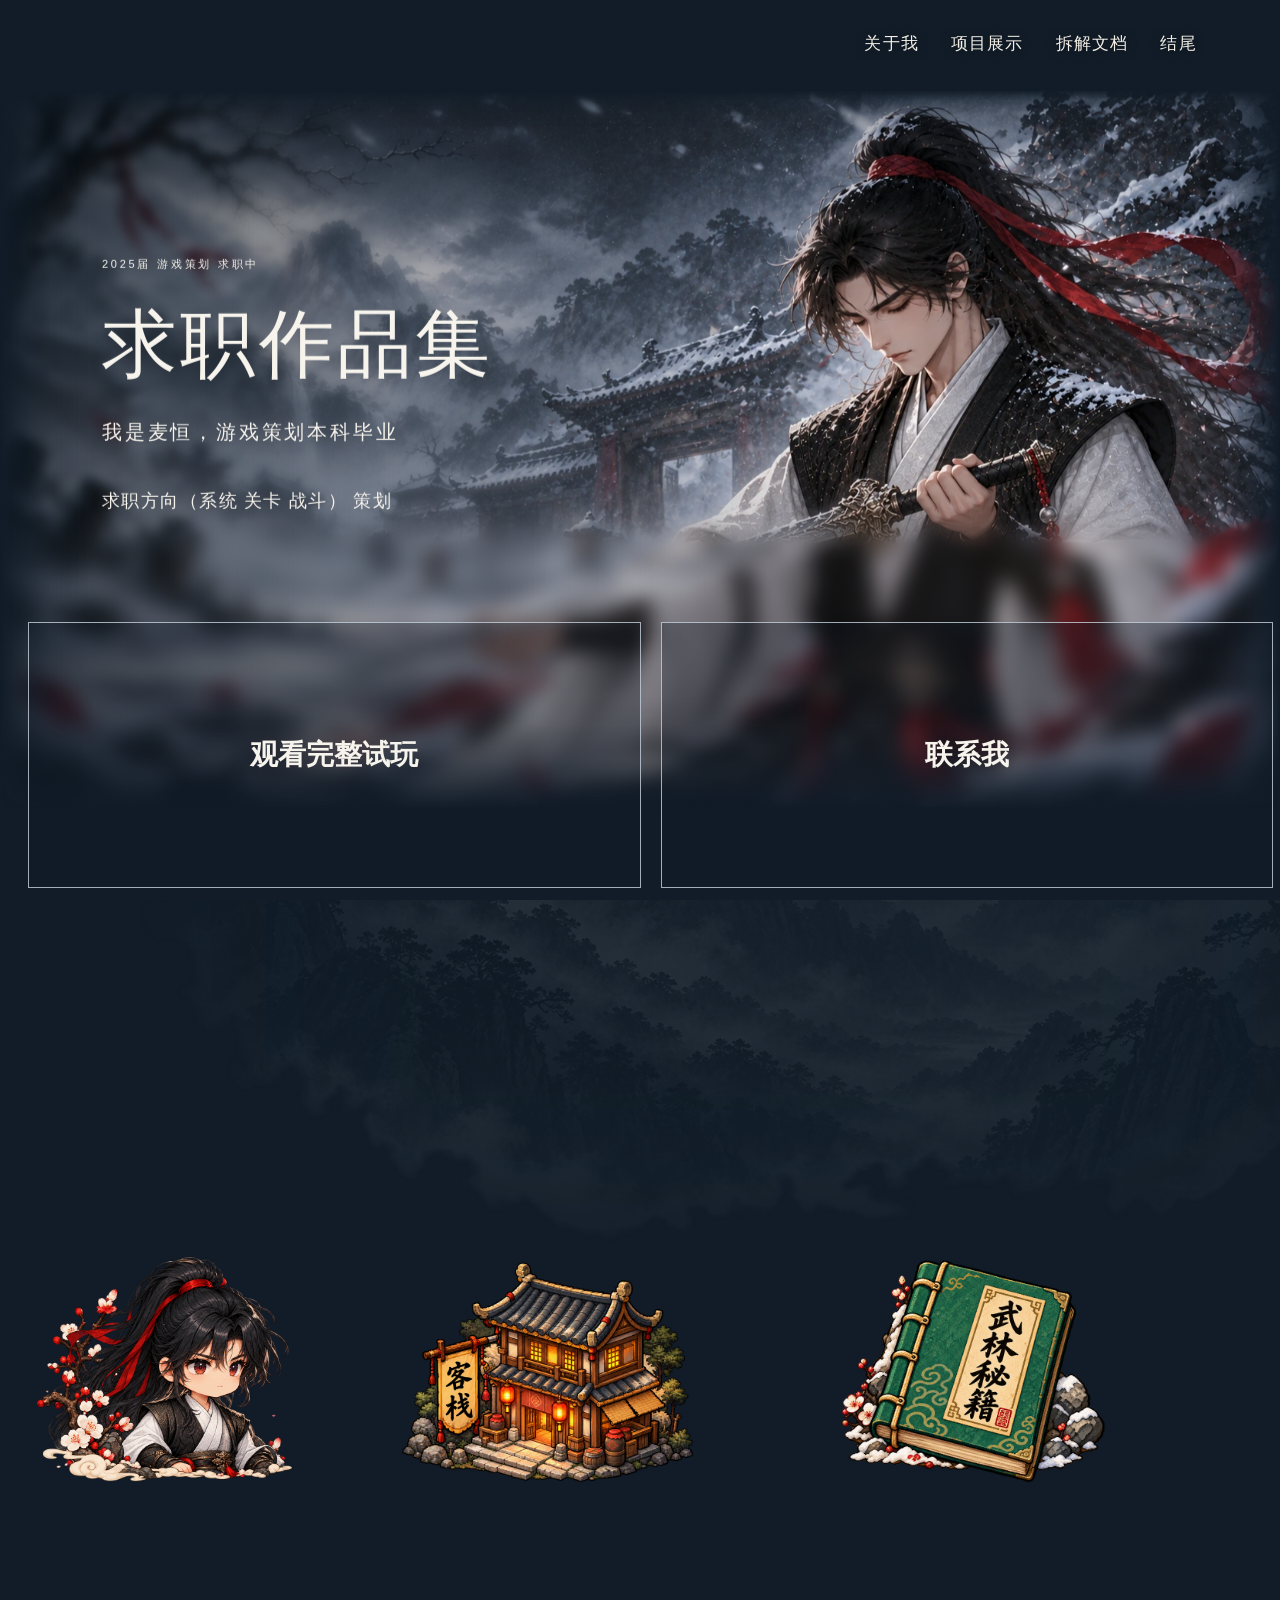
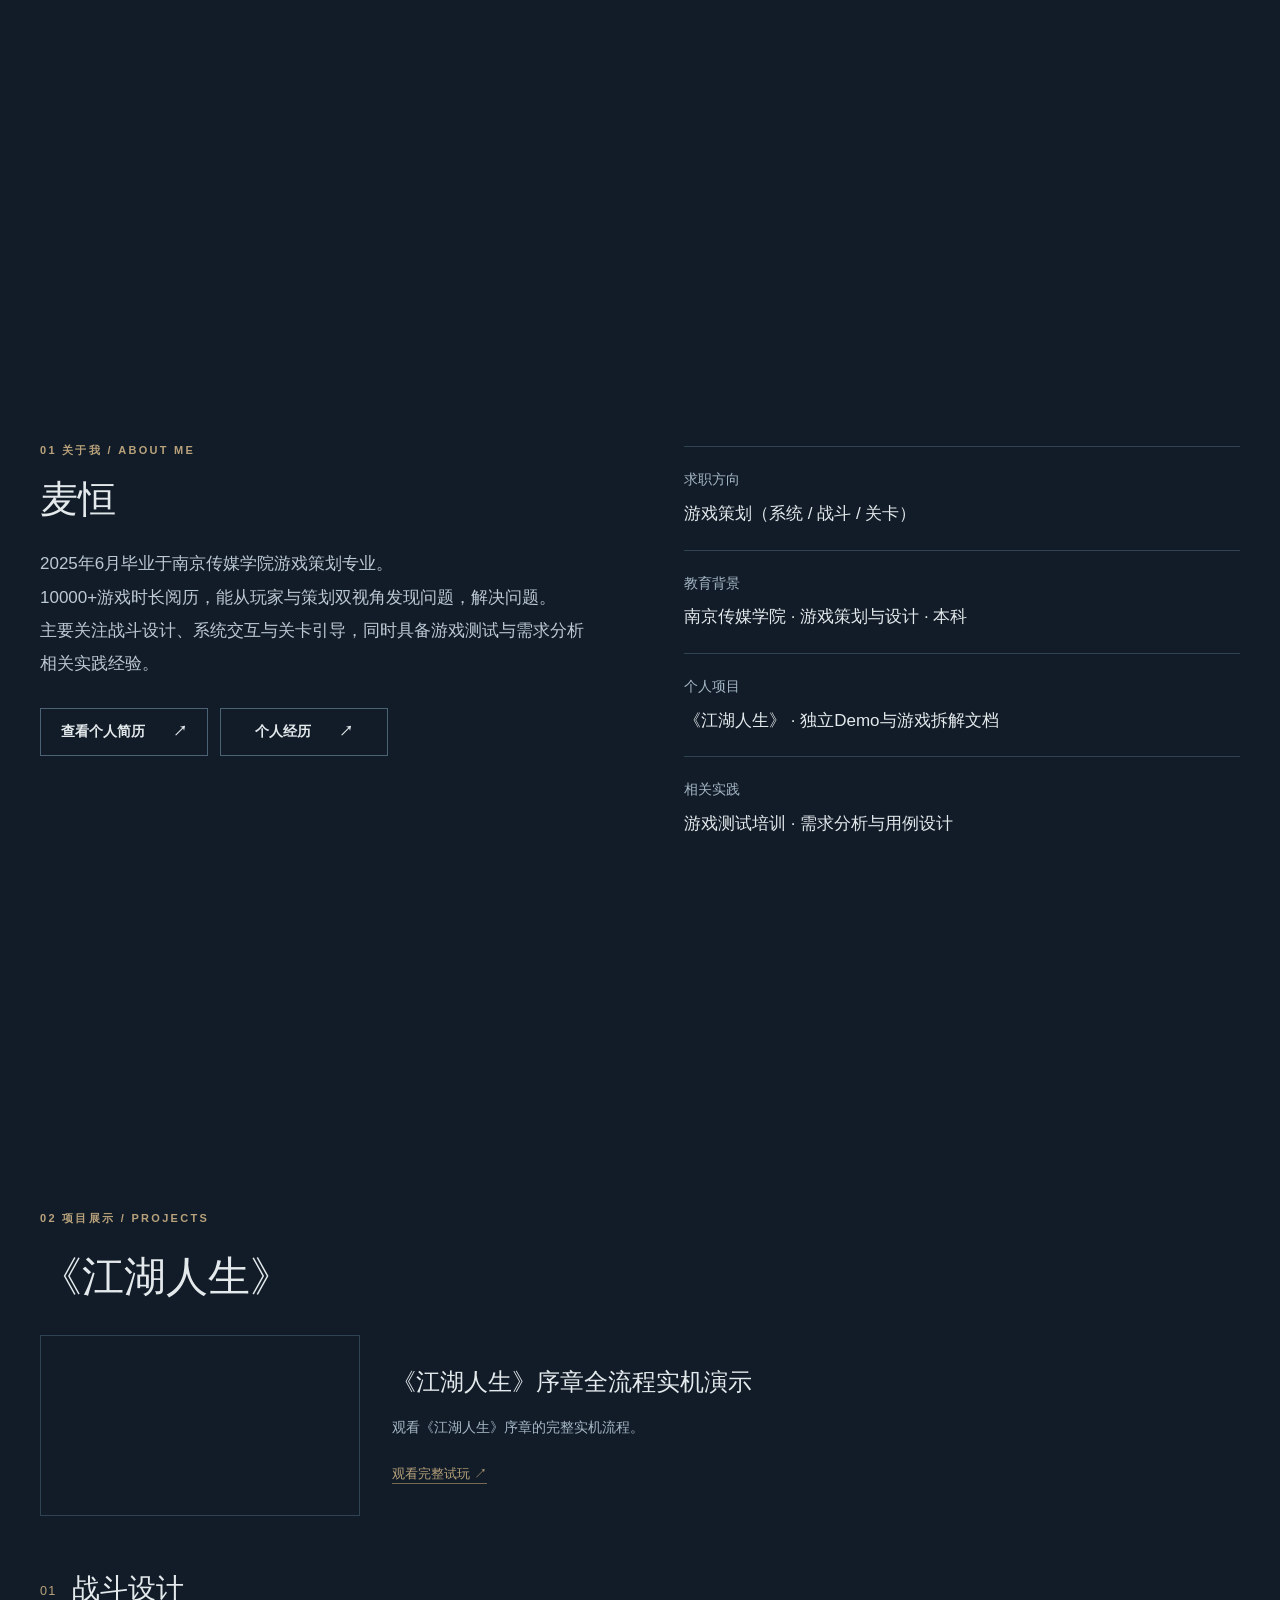
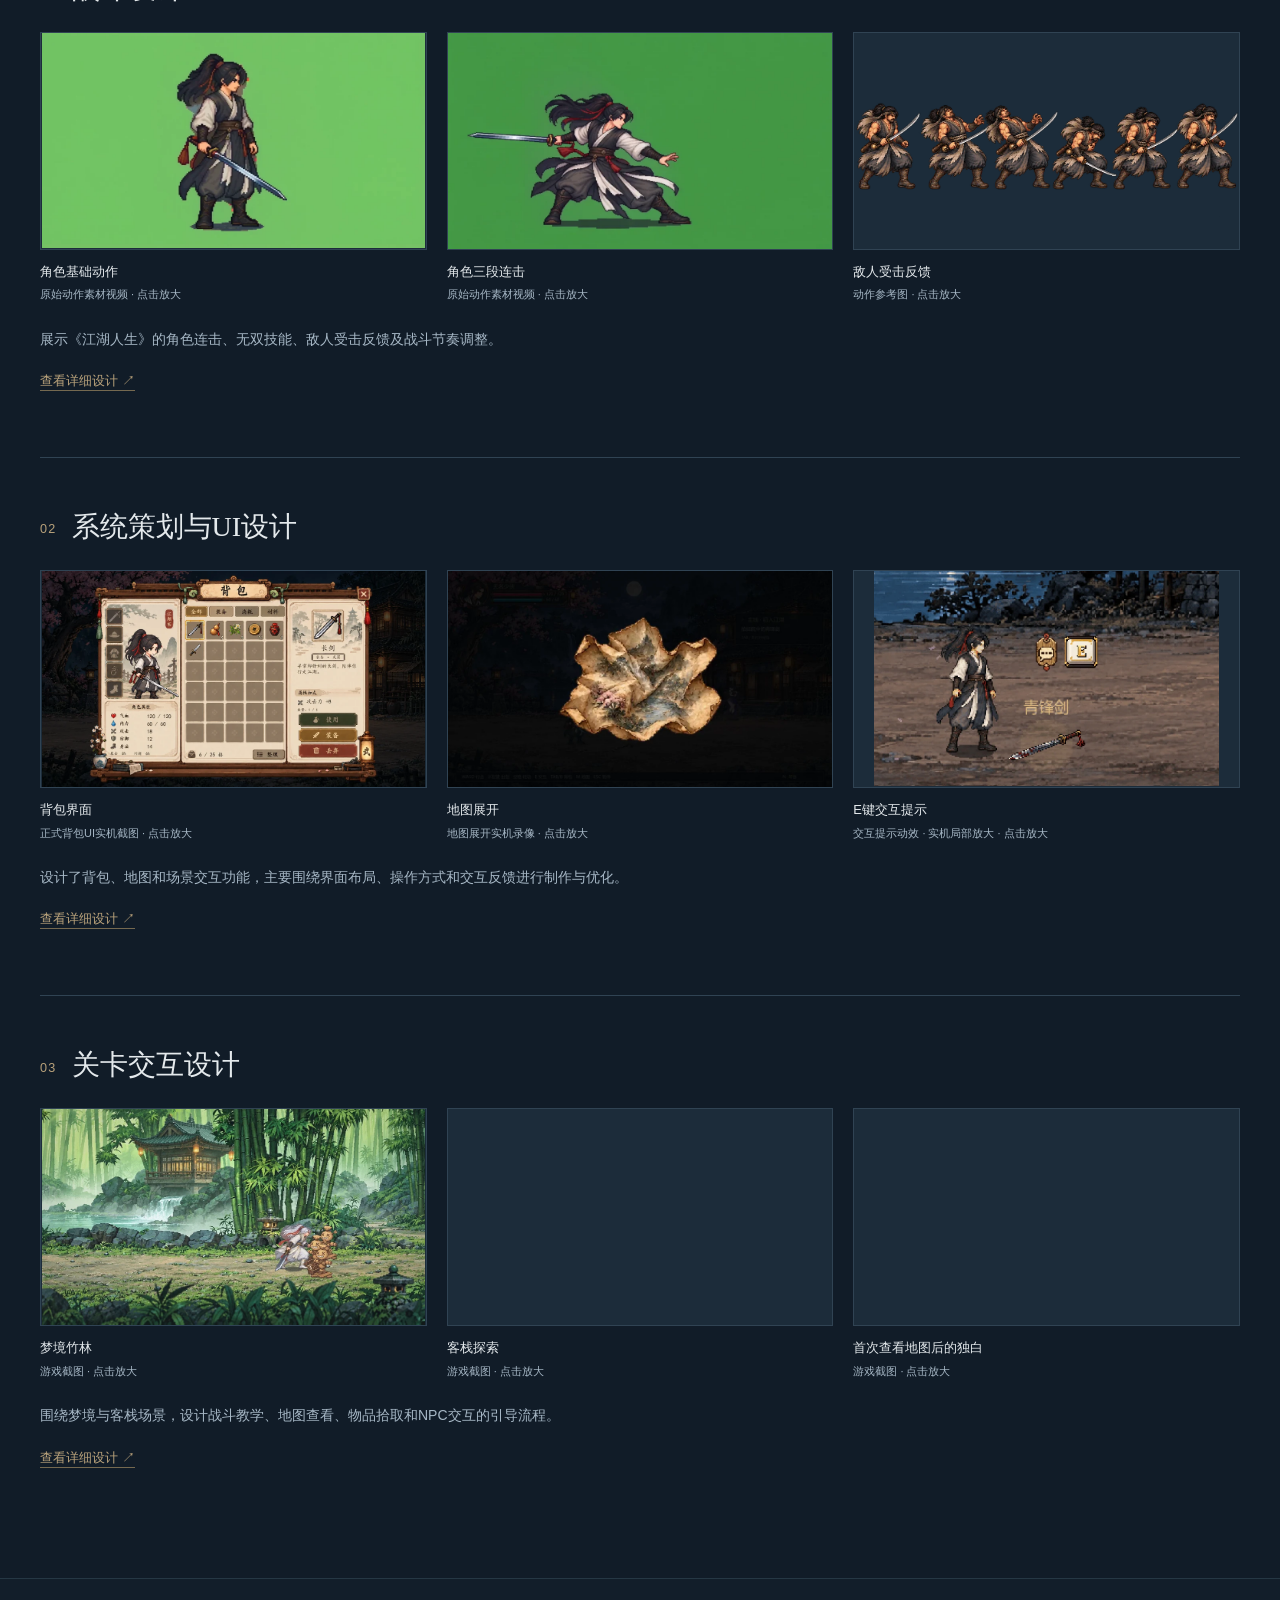
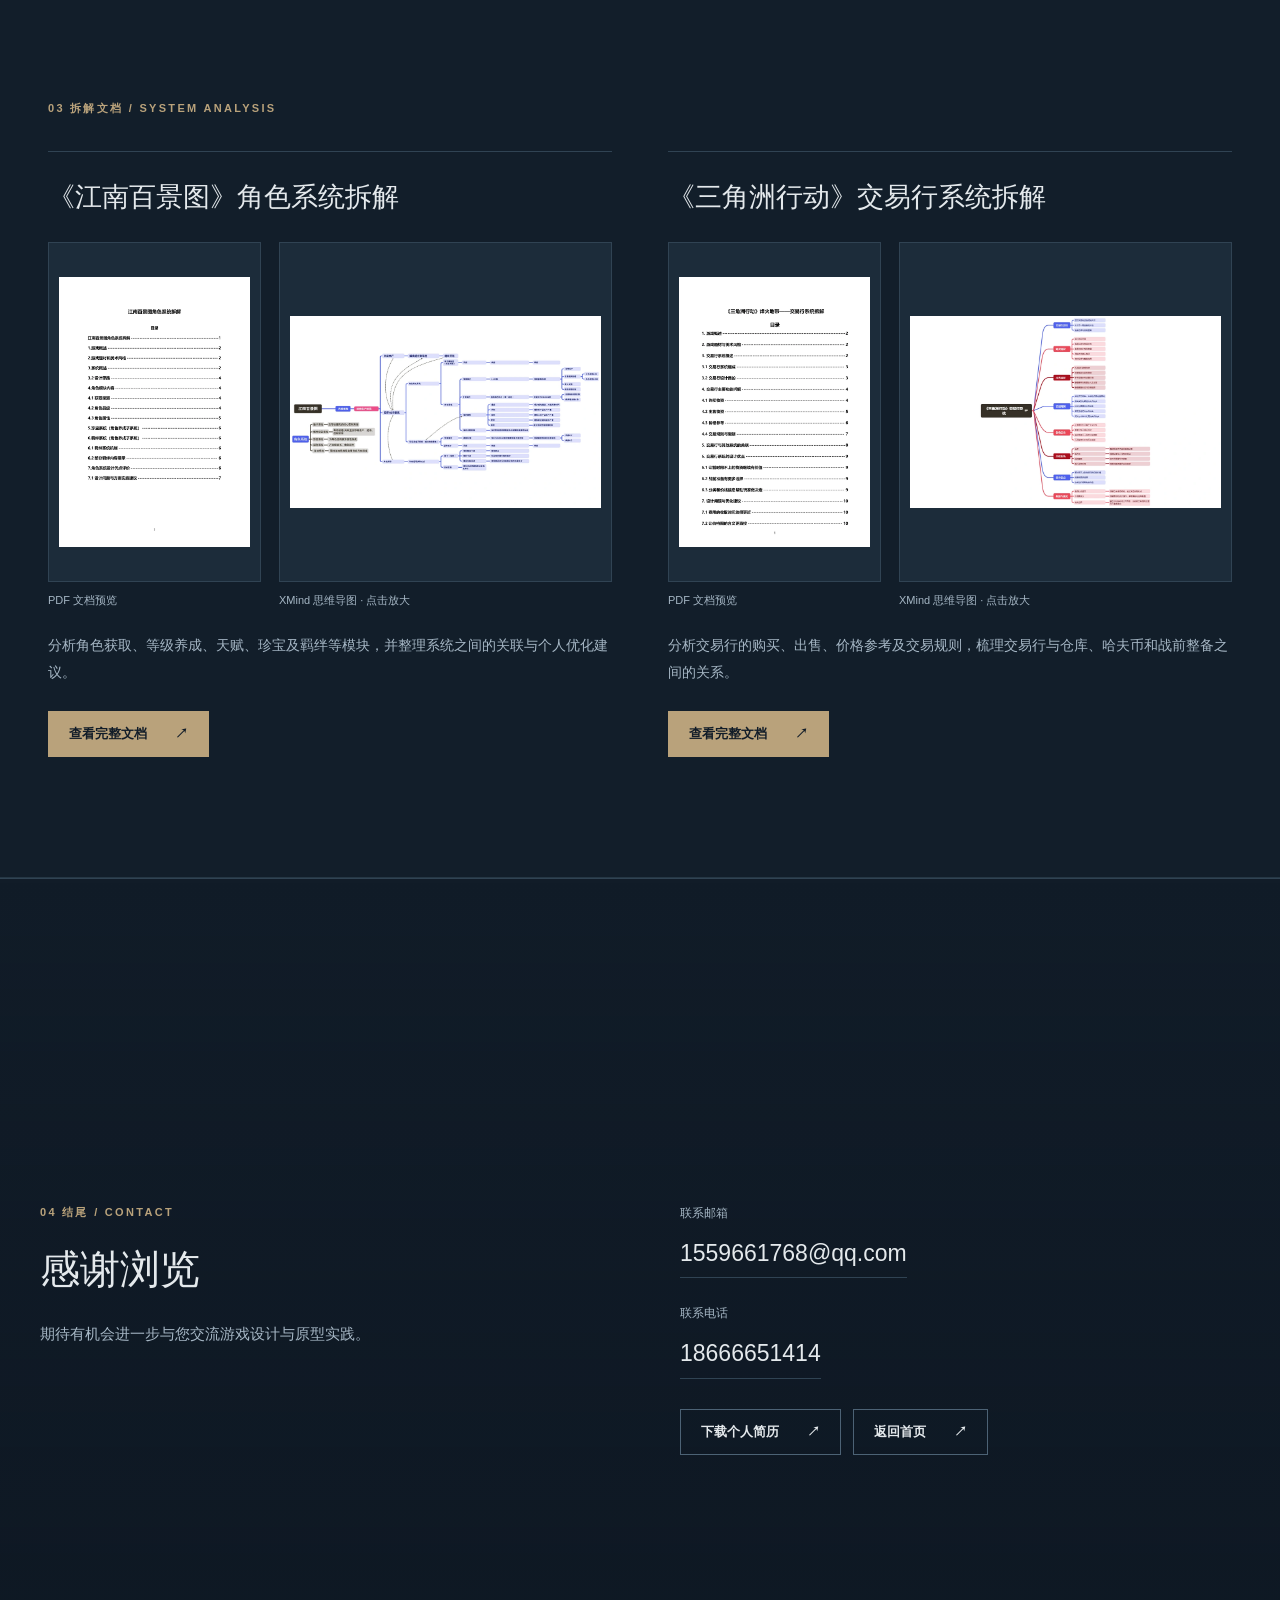
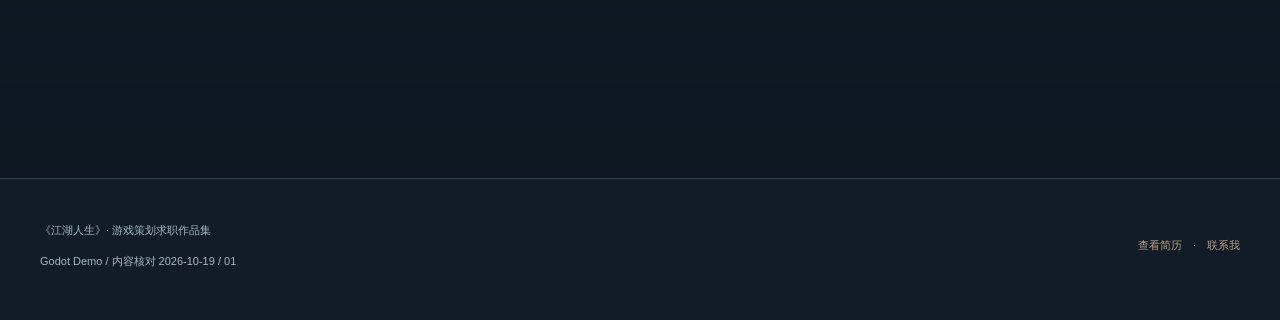
==== commit 89240944: "Publish static portfolio 2026-10-21T06:47:07.765Z" ====
--- a/index.html
+++ b/index.html
@@ -1,5 +1,5 @@
 <!doctype html>
-<html lang="zh-CN"><head><meta charset="UTF-8"><meta name="viewport" content="width=device-width, initial-scale=1"><meta name="description" content="基于真实Godot原型、测试记录与个人简历的游戏策划求职作品集。"><meta name="theme-color" content="#111c28"><link rel="icon" href="./favicon.svg"><title>首页 · 游戏策划作品集</title><link rel="stylesheet" href="./styles/theme.css"><link rel="stylesheet" href="./styles/atmosphere.css">  <script type="module" crossorigin src="./assets/main-C89GdCyt.js"></script>
-  <link rel="stylesheet" crossorigin href="./assets/main-R38LjcpQ.css">
+<html lang="zh-CN"><head><meta charset="UTF-8"><meta name="viewport" content="width=device-width, initial-scale=1"><meta name="description" content="基于真实Godot原型、测试记录与个人简历的游戏策划求职作品集。"><meta name="theme-color" content="#111c28"><link rel="icon" href="./favicon.svg"><title>首页 · 游戏策划作品集</title><link rel="stylesheet" href="./styles/theme.css"><link rel="stylesheet" href="./styles/atmosphere.css">  <script type="module" crossorigin src="./assets/main-BypFIqSY.js"></script>
+  <link rel="stylesheet" crossorigin href="./assets/main-CMc4-vuk.css">
   <link rel="preload" as="image" href="./media/optimized/cover/snow-cover-20261019-57e5f39e-lightweight-v4.webp" fetchpriority="high">
 </head><body data-defer-atmosphere><div id="app"></div></body></html>
--- a/assets/main-CMc4-vuk.css
+++ b/assets/main-CMc4-vuk.css
@@ -0,0 +1 @@
+.system-breakdowns .system-breakdowns-wrap{width:min(1640px,calc(100% - 96px))}.system-breakdowns .system-breakdowns-wrap>.eyebrow{margin-bottom:32px}.system-breakdowns-grid{display:grid;grid-template-columns:repeat(2,minmax(0,1fr));gap:56px}.system-breakdown{display:flex;flex-direction:column;min-width:0;border-top:1px solid var(--line);padding-top:25px}.system-breakdowns .system-breakdown h2{font-family:var(--serif);font-size:27px;font-weight:500;line-height:1.5;margin:0 0 25px}.system-breakdown-previews{display:grid;grid-template-columns:minmax(0,.78fr) minmax(0,1.22fr);gap:18px}.system-breakdown-previews figure{min-width:0;margin:0}.system-breakdown-media{position:relative;display:flex;align-items:center;justify-content:center;width:100%;height:340px;padding:10px;border:1px solid var(--line);background:var(--surface);overflow:hidden}.system-breakdown-media img{display:block;width:100%;height:100%;max-height:100%;object-fit:contain;object-position:center}.system-breakdown-previews figcaption{font-size:11px;line-height:1.6;color:var(--muted);margin-top:10px}.system-breakdown-enlarge{-webkit-appearance:none;-moz-appearance:none;appearance:none;color:var(--paper);font:inherit;cursor:zoom-in}.system-breakdown-enlarge img{transition:transform .25s ease}.system-breakdown-enlarge:hover img{transform:scale(1.025)}.system-breakdown-enlarge:hover,.system-breakdown-enlarge:focus-visible{border-color:var(--line-strong)}.system-breakdown-enlarge-hint{position:absolute;right:10px;bottom:10px;padding:3px 9px;background:var(--bg);border:1px solid var(--line-strong);color:var(--paper);font:11px/1.6 var(--sans);opacity:0;transition:opacity .18s ease;pointer-events:none}.system-breakdown-enlarge:hover .system-breakdown-enlarge-hint,.system-breakdown-enlarge:focus-visible .system-breakdown-enlarge-hint{opacity:1}.system-breakdowns .system-breakdown-intro{margin:22px 0 0;font-size:14px;line-height:1.95;color:var(--muted)}.system-breakdown>.actions{margin-top:auto;padding-top:25px}.system-breakdown-lightbox{position:fixed;top:0;right:0;bottom:0;left:0;width:min(1760px,calc(100vw - 64px));height:calc(100dvh - 64px);max-width:none;max-height:none;margin:auto;padding:0;border:1px solid var(--line-strong);background:var(--bg);color:var(--paper);overflow:hidden;font-family:var(--sans)}.system-breakdown-lightbox[open]{display:flex;flex-direction:column}.system-breakdown-lightbox::backdrop{background:#030910db}.system-breakdown-viewer-header{display:flex;justify-content:space-between;align-items:center;gap:20px;padding:17px 22px;border-bottom:1px solid var(--line);flex:none}.system-breakdown-viewer-header h2{margin:0;font:500 20px/1.5 var(--serif);color:var(--paper)}.system-breakdown-viewer-close{display:flex;align-items:center;gap:15px;flex:none;padding:5px 12px;border:1px solid var(--line-strong);background:transparent;color:var(--paper);font:13px/1.8 var(--sans)}.system-breakdown-viewer-close span{font-size:22px;line-height:1}.system-breakdown-viewer-toolbar{display:flex;align-items:center;gap:24px;flex:none;min-height:54px;padding:8px 22px;border-bottom:1px solid var(--line);font:12px/1.6 var(--sans);color:var(--muted)}.system-breakdown-viewer-toolbar p{margin:0 0 0 auto}.system-breakdown-pages,.system-breakdown-zoom-controls{display:flex;gap:9px;align-items:center}.system-breakdown-pages[hidden]{display:none}.system-breakdown-viewer-toolbar button{border:1px solid var(--line-strong);padding:3px 10px;min-width:30px;background:transparent;color:var(--paper);font:12px/1.8 var(--sans)}.system-breakdown-viewer-toolbar button:hover,.system-breakdown-viewer-close:hover{border-color:var(--paper)}.system-breakdown-viewer-toolbar button:disabled{opacity:.4}.system-breakdown-viewer-toolbar output{display:block;min-width:46px;text-align:center;font-variant-numeric:tabular-nums}.system-breakdown-viewer-viewport{position:relative;min-width:0;min-height:0;flex:1;overflow:hidden;background:var(--media-bg);touch-action:none;overscroll-behavior:contain;outline-offset:-4px}.system-breakdown-viewer-viewport.is-zoomed{cursor:grab}.system-breakdown-viewer-viewport.is-dragging{cursor:grabbing}.system-breakdown-viewer-image{position:absolute;left:0;top:0;max-width:none;max-height:none;transform-origin:0 0;-webkit-user-select:none;user-select:none;-webkit-user-drag:none}.system-breakdown-viewer-status{position:absolute;top:0;right:0;bottom:0;left:0;display:grid;place-items:center;margin:0;color:var(--muted);font:14px/1.8 var(--sans);pointer-events:none}@media(prefers-reduced-motion:reduce){.system-breakdown-enlarge img,.system-breakdown-enlarge-hint{transition:none}}@media(max-width:960px){.system-breakdowns .system-breakdowns-wrap{width:calc(100% - 40px)}.system-breakdowns-grid{grid-template-columns:minmax(0,1fr);gap:44px}.system-breakdowns .system-breakdown h2{font-size:25px}.system-breakdown-previews{grid-template-columns:minmax(0,.8fr) minmax(0,1.2fr)}}@media(pointer:coarse){.system-breakdown-enlarge-hint{opacity:1}.system-breakdown-viewer-close{min-height:44px}.system-breakdown-viewer-toolbar button{min-width:44px;min-height:44px}}@media(max-width:560px){.system-breakdowns .system-breakdowns-wrap{width:calc(100% - 32px)}.system-breakdowns .system-breakdown h2{font-size:23px;margin-bottom:20px;overflow-wrap:anywhere}.system-breakdown-previews{grid-template-columns:minmax(0,1fr);gap:20px}.system-breakdown-pdf .system-breakdown-media{height:340px}.system-breakdown-mindmap .system-breakdown-media{height:230px}.system-breakdown-enlarge-hint{opacity:1}.system-breakdown-lightbox{width:calc(100vw - 16px);height:calc(100dvh - 16px)}.system-breakdown-viewer-header{gap:10px;padding:10px 12px;align-items:flex-start}.system-breakdown-viewer-header h2{font-size:17px;overflow-wrap:anywhere}.system-breakdown-viewer-close{min-height:44px;padding:5px 10px;gap:6px}.system-breakdown-viewer-toolbar{flex-wrap:wrap;gap:8px 12px;padding:8px 10px}.system-breakdown-viewer-toolbar p{width:100%;margin:0}.system-breakdown-zoom-controls{gap:6px;max-width:100%}.system-breakdown-viewer-toolbar button{min-width:44px;min-height:44px;padding:5px 8px}.system-breakdown-viewer-toolbar output{min-width:42px}.system-breakdown-viewer-status{padding:16px;text-align:center}}.content-locate-highlight{outline:1px solid var(--gold);outline-offset:6px;background-color:color-mix(in srgb,var(--gold) 8%,transparent)}.content-locate-status{position:fixed;z-index:1000;left:50%;bottom:28px;transform:translate(-50%);padding:12px 20px;border:1px solid var(--line);background:var(--surface);color:var(--paper);font:14px/1.8 var(--sans);pointer-events:none}#goals>.combat-goal-images{display:grid;grid-template-columns:repeat(3,minmax(0,1fr));gap:18px;margin:24px 0 0}.combat-goal-images>figure{min-width:0;margin:0}.combat-goal-images a{display:flex;align-items:center;justify-content:center;width:100%;aspect-ratio:4/3;cursor:zoom-in}.combat-goal-images img{display:block;width:100%;height:100%;object-fit:contain}.combat-goal-images figcaption{padding-top:10px;font-size:11px;line-height:1.7;color:var(--muted)}:root{--max:1240px;--serif:"Noto Serif SC","Source Han Serif SC","Songti SC","SimSun",serif;--sans:Inter,"Segoe UI","Microsoft YaHei",sans-serif}*{box-sizing:border-box}html{scroll-behavior:smooth;scroll-padding-top:100px}body{margin:0;background:var(--bg);color:var(--paper);font-family:var(--sans);font-size:16px;line-height:1.85}a{color:inherit;text-decoration:none}button,input,select{font:inherit}button,a,input,select{touch-action:manipulation}img,video,svg{max-width:100%;display:block}button{cursor:pointer}button:disabled{cursor:default}a:focus-visible,button:focus-visible,select:focus-visible,input:focus-visible,summary:focus-visible{outline:2px solid var(--gold);outline-offset:5px}::selection{background:var(--gold);color:var(--bg)}.wrap{width:min(var(--max),calc(100% - 80px));margin:auto}.skip{position:absolute;top:-100px;left:24px;background:var(--paper);color:var(--ink);z-index:20;padding:10px}.skip:focus{top:10px}.header{position:sticky;top:0;z-index:10;background:var(--header-bg);border-bottom:1px solid var(--line);-webkit-backdrop-filter:blur(14px);backdrop-filter:blur(14px)}.header-inner{min-height:80px;display:flex;align-items:center;justify-content:space-between;gap:20px}.brand{display:flex;align-items:center;gap:12px;white-space:nowrap;font-weight:600;font-size:15px}.brand-mark{width:33px;height:33px;border:1px solid var(--gold);display:grid;place-items:center;color:var(--gold);font-family:var(--serif);font-size:20px}.brand small{font:10px var(--sans);letter-spacing:2px;color:var(--muted);display:block}.nav{display:flex;gap:25px;align-items:center;font-size:13px}.nav a{color:var(--muted);padding:26px 0 23px;border-bottom:2px solid transparent}.nav a:hover,.nav a[aria-current=page]{color:var(--paper);border-color:var(--gold)}.menu-toggle{display:none;background:none;color:var(--paper);border:1px solid var(--line);padding:5px 12px}.eyebrow{font-size:11px;letter-spacing:2.3px;text-transform:uppercase;color:var(--gold);margin:0 0 20px;font-weight:600}.hero{padding:78px 0 62px}.hero-grid{display:grid;grid-template-columns:.87fr 1.13fr;gap:54px;align-items:center}.hero h1{font-family:var(--serif);font-size:55px;line-height:1.32;letter-spacing:1px;font-weight:500;margin:0 0 25px}.hero h1 em{font-style:normal;color:var(--gold)}.intro{color:var(--muted);max-width:570px;font-size:15px}.roles{display:flex;flex-wrap:wrap;gap:10px;margin:24px 0}.role{font-size:12px;border:1px solid var(--line);padding:3px 12px;color:var(--text-secondary)}.actions{display:flex;flex-wrap:wrap;gap:12px;margin-top:30px}.button{display:inline-flex;align-items:center;justify-content:center;gap:28px;padding:10px 20px;border:1px solid var(--gold);font-size:13px;min-height:45px;background:var(--gold);color:var(--ink);font-weight:600}.button.secondary{background:transparent;color:var(--paper);border-color:var(--line-strong)}.button:hover{filter:brightness(1.12)}.button.disabled{background:var(--surface);color:var(--muted);border-color:var(--line)}.hero-visual{position:relative;margin:0;border:1px solid var(--line-strong);padding:8px;background:var(--surface)}.hero-visual:before{content:"";position:absolute;left:-8px;top:-8px;width:34px;height:34px;border-top:2px solid var(--gold);border-left:2px solid var(--gold);pointer-events:none}.hero-visual img{width:100%;aspect-ratio:16/9;object-fit:contain;image-rendering:auto}.visual-label{display:flex;justify-content:space-between;gap:14px;font-size:11px;color:var(--muted);padding:12px 6px 2px}.visual-label strong{color:var(--gold);font-weight:400}.facts{display:grid;grid-template-columns:repeat(4,1fr);border-top:1px solid var(--line);border-bottom:1px solid var(--line);padding:22px 0;margin-top:52px}.fact{padding-left:27px;border-left:1px solid var(--line)}.fact:first-child{padding-left:0;border-left:0}.fact strong{font-size:18px;display:block;font-weight:500}.fact span{font-size:11px;color:var(--muted)}.section{padding:66px 0}.section-top{display:flex;align-items:flex-end;justify-content:space-between;gap:25px;margin-bottom:30px}.section h2,.section-top h2{font-family:var(--serif);font-size:32px;font-weight:500;line-height:1.5;margin:0 0 8px}.section-top .eyebrow{margin-bottom:10px}.section-top p{margin:0;color:var(--muted);font-size:13px}.text-link{color:var(--gold);font-size:13px;border-bottom:1px solid var(--gold-line);padding-bottom:2px;white-space:nowrap}.cases{display:grid;grid-template-columns:repeat(3,1fr);gap:20px}.case-card{border:1px solid var(--line);background:var(--surface);padding:28px;transition:border-color .18s,transform .18s}.case-card:hover{border-color:var(--gold);transform:translateY(-3px)}.case-index{font-size:11px;color:var(--gold);letter-spacing:2px;display:flex;justify-content:space-between}.case-card h3{font-family:var(--serif);font-size:25px;font-weight:500;margin:28px 0 12px}.case-card p{color:var(--muted);font-size:13px;margin:0 0 20px;min-height:50px}.case-tags{font-size:11px;color:var(--text-secondary);border-top:1px solid var(--line);padding-top:18px}.section-tint{background:var(--section-tint);border-top:1px solid var(--line-soft);border-bottom:1px solid var(--line-soft)}.feature-grid{display:grid;grid-template-columns:1.1fr .9fr;gap:48px;align-items:center}.feature-grid h3{font-family:var(--serif);font-size:28px;font-weight:500;line-height:1.6}.feature-grid p{color:var(--muted);font-size:14px}.numbered{margin:24px 0 0;padding:0;list-style:none;counter-reset:items}.numbered li{border-top:1px solid var(--line);padding:17px 0 17px 32px;position:relative;font-size:14px;counter-increment:items}.numbered li:before{content:"0" counter(items);position:absolute;left:0;top:20px;font-size:10px;color:var(--gold)}.numbered small{display:block;font-size:12px;color:var(--muted);margin-top:3px}.media{margin:0}.media img,.media video{width:100%;border:1px solid var(--line);background:var(--media-bg);aspect-ratio:16/9;object-fit:contain}.media figcaption{font-size:11px;color:var(--muted);line-height:1.7;padding:10px 0}.media-kind{color:var(--gold);margin-right:8px}.media-grid{display:grid;grid-template-columns:1fr 1fr;gap:24px}.status-row{display:flex;gap:8px;align-items:center;flex-wrap:wrap}.badge{font-size:11px;line-height:1.6;padding:3px 9px;border:1px solid var(--badge-border);color:var(--badge-text);background:var(--badge-bg)}.badge.pending{border-color:var(--pending-border);color:var(--pending-text);background:var(--pending-bg)}.badge.note{border-color:var(--line);color:var(--muted);background:var(--surface)}.truth-note{font-size:12px;color:var(--muted);border-left:2px solid var(--gold);padding:10px 16px;margin:26px 0;background:var(--soft-highlight)}.ability-grid{display:grid;grid-template-columns:repeat(3,1fr);gap:34px}.ability{border-top:1px solid var(--gold);padding-top:24px}.ability h3{font-size:17px;font-weight:500}.ability p{font-size:13px;color:var(--muted)}.future{margin-top:34px;display:flex;justify-content:space-between;border:1px dashed var(--line);padding:22px;color:var(--muted);font-size:12px}.footer{border-top:1px solid var(--line);padding:30px 0 38px}.footer-inner{display:flex;align-items:center;justify-content:space-between;gap:25px;font-size:11px;color:var(--muted)}.footer a{color:var(--gold)}.page-head{padding:60px 0 42px;border-bottom:1px solid var(--line)}.breadcrumbs{font-size:11px;color:var(--muted);margin-bottom:30px}.breadcrumbs a{color:var(--gold)}.page-head h1{font-family:var(--serif);font-size:43px;line-height:1.4;font-weight:500;margin:0 0 18px}.page-head .subtitle{max-width:850px;color:var(--muted);font-size:15px}.page-head .eyebrow{margin-bottom:12px}.reading-grid{display:grid;grid-template-columns:175px minmax(0,1fr);gap:55px;padding-top:44px;padding-bottom:65px}.toc{position:sticky;top:116px;align-self:start;display:grid;gap:10px;font-size:12px;max-height:calc(100vh - 135px);overflow:auto}.toc small{font-size:10px;letter-spacing:2px;color:var(--gold);margin-bottom:12px}.toc a{color:var(--muted);padding:3px 0 3px 12px;border-left:1px solid var(--line)}.toc a:hover{color:var(--gold);border-color:var(--gold)}.article{min-width:0}.article-section{margin:0 0 62px;scroll-margin-top:110px}.article-section h2{font-family:var(--serif);font-weight:500;font-size:27px;border-bottom:1px solid var(--line);padding-bottom:17px;margin:0 0 24px}.article-section h2 .num{font:11px var(--sans);color:var(--gold);margin-right:16px;vertical-align:middle}.article-section h3{font-size:16px;font-weight:500;margin:0 0 9px}.article-section p{color:var(--text-secondary);font-size:14px}.two-col{display:grid;grid-template-columns:1fr 1fr;gap:28px}.panel{padding:24px;background:var(--surface);border:1px solid var(--line);min-width:0}.panel p:last-child{margin-bottom:0}.clean-list{padding-left:20px;color:var(--text-secondary);font-size:14px}.clean-list li{padding:3px 0}.clean-list li::marker{color:var(--gold)}.rules{display:grid;gap:0;border-top:1px solid var(--line)}.rule{display:grid;grid-template-columns:195px minmax(0,1fr);gap:25px;padding:21px 0;border-bottom:1px solid var(--line)}.rule h3{font-size:14px;color:var(--paper);font-weight:500;margin:0}.rule p{font-size:13px;margin:0}.flow{list-style:none;padding:0;display:flex;gap:24px;flex-wrap:wrap;counter-reset:flow;margin:28px 0}.flow li{flex:1 1 145px;position:relative;border:1px solid var(--line-strong);padding:19px 15px;background:var(--surface);counter-increment:flow;min-width:0}.flow li:not(:last-child):after{content:"→";position:absolute;right:-21px;top:30px;color:var(--gold)}.flow li:before{content:"0" counter(flow);font-size:10px;color:var(--gold);display:block;margin-bottom:7px}.flow strong{font-size:13px;font-weight:500;display:block}.flow small{font-size:11px;line-height:1.7;color:var(--muted);display:block;margin-top:7px}.table-wrap{overflow:auto;border:1px solid var(--line)}table{width:100%;border-collapse:collapse;font-size:12px;line-height:1.8}th,td{text-align:left;padding:14px 17px;vertical-align:top;border-bottom:1px solid var(--line);min-width:105px}th{color:var(--gold);font-weight:500;background:var(--surface)}tr:last-child td{border-bottom:0}td{color:var(--text-secondary)}code{font:11px Cascadia Code,Consolas,monospace;color:var(--code);overflow-wrap:anywhere}details{border:1px solid var(--line);padding:15px 20px;background:var(--surface)}summary{cursor:pointer;font-size:13px;color:var(--paper)}.source-list{font-size:12px;color:var(--muted);padding-left:20px}.source-list li{margin:12px 0;overflow-wrap:anywhere}.source-list p{font-size:12px;margin:3px 0}.iteration{padding:24px;border-left:2px solid var(--gold);background:var(--surface);margin-bottom:18px}.iteration h3{font-family:var(--serif);font-size:20px}.iteration dl{display:grid;grid-template-columns:75px minmax(0,1fr);font-size:13px;gap:10px 14px;margin:18px 0 0}.iteration dt{color:var(--gold)}.iteration dd{margin:0;color:var(--text-secondary)}.validation{display:grid;gap:14px}.validation-item{display:grid;grid-template-columns:30px 1fr;gap:12px;border-bottom:1px solid var(--line);padding:13px 0}.validation-icon{color:var(--gold);font-size:20px}.validation-item h3{font-size:14px;margin:0}.validation-item p{font-size:12px;margin:5px 0}.small{font-size:12px;color:var(--muted)}.explorer{background:var(--surface);border:1px solid var(--line-strong);padding:25px;margin:25px 0}.explorer h3{font-size:17px;margin-bottom:9px}.control-row{display:flex;flex-wrap:wrap;align-items:center;gap:14px;font-size:12px;color:var(--muted);margin:20px 0}.control-row select{background:var(--bg);border:1px solid var(--line-strong);color:var(--paper);padding:7px 12px;max-width:100%}.check-label{display:flex;gap:9px;align-items:center}.check-label input{accent-color:var(--gold)}.timeline-track{position:relative;height:38px;background:var(--surface2);margin:24px 0 7px;border:1px solid var(--line-strong);overflow:hidden}.timeline-active,.timeline-buffer{position:absolute;top:0;height:100%;display:flex;align-items:center;justify-content:center;font-size:11px;color:var(--bg);white-space:nowrap}.timeline-active{background:var(--gold);height:50%}.timeline-buffer{background:var(--diagram-accent);top:50%;height:50%}.timeline-axis{display:flex;justify-content:space-between;font-size:10px;color:var(--muted)}.timeline-legend{display:flex;flex-wrap:wrap;gap:20px;font-size:11px;color:var(--muted);margin-top:17px}.legend-dot{width:8px;height:8px;display:inline-block;margin-right:6px;background:var(--gold)}.legend-dot.green{background:var(--diagram-accent)}.timeline-output{font-size:12px;line-height:1.9;color:var(--text-secondary);margin-top:15px}.interaction-stage{display:grid;grid-template-columns:1fr 1fr;gap:15px}.state-box{padding:20px;background:var(--bg);border:1px solid var(--line)}.state-box small{color:var(--muted);font-size:11px;display:block;margin-bottom:10px}.state-box strong{font-size:15px;font-weight:500;color:var(--gold)}.coordinate-map{background:var(--media-bg);border:1px solid var(--line);width:100%;height:auto;min-height:200px}.coordinate-map text{font-family:var(--sans);fill:var(--paper)}.profile-lead{display:grid;grid-template-columns:1.1fr .9fr;gap:40px;align-items:start}.profile-lead h2{font-family:var(--serif);font-size:31px;font-weight:500}.profile-summary{font-size:15px;color:var(--muted)}.meta-label{font-size:10px;color:var(--gold);letter-spacing:2px}.training-note{font-size:13px;border-left:2px solid var(--gold);padding:15px 20px;background:var(--surface);color:var(--muted)}.profile-grid{display:grid;grid-template-columns:repeat(3,1fr);gap:18px}.skill{padding:22px;border:1px solid var(--line);background:var(--surface)}.skill h3{font-size:17px;font-weight:500;margin:0 0 10px}.skill p{font-size:12px;color:var(--muted)}.skill .badge{font-size:10px}.review-grid{display:grid;grid-template-columns:1fr 1fr;gap:25px}.review-step{padding:28px;border:1px solid var(--line);background:var(--surface)}.review-step h2{font-size:23px;font-weight:500;margin:12px 0 20px}.review-step dl{font-size:13px}.review-step dt{color:var(--gold);margin-top:18px}.review-step dd{margin:6px 0;color:var(--muted)}.review-step.wide{grid-column:1/-1}.review-step .media-grid{margin:25px 0}.callout{padding:28px 32px;border:1px solid var(--line-strong);background:var(--surface)}.callout h3{font-size:20px;font-weight:500}.callout p{color:var(--muted);font-size:13px}.contact-list{display:grid;gap:12px;margin-top:25px}.contact-item{border:1px solid var(--line);padding:17px 20px;display:flex;justify-content:space-between;gap:20px;font-size:13px}.contact-item span{color:var(--muted);font-size:12px}.contact-item.active{border-color:var(--gold)}.subtle-line{border:0;border-top:1px solid var(--line);margin:40px 0}.empty-media{border:1px dashed var(--gold-line);padding:30px;background:var(--surface);color:var(--muted);font-size:13px}.loading{padding:100px 30px;text-align:center}@media(min-width:1500px){.hero{padding-top:100px;padding-bottom:78px}.hero h1{font-size:62px}}@media(max-width:1050px){.wrap{width:calc(100% - 48px)}.hero-grid{gap:30px}.hero h1{font-size:43px}.nav{gap:17px}.reading-grid{grid-template-columns:135px minmax(0,1fr);gap:30px}.case-card{padding:22px}.rule{grid-template-columns:150px minmax(0,1fr)}}@media(max-width:780px){.header-inner{min-height:67px}.brand{font-size:13px}.menu-toggle{display:block}.nav{display:none;position:absolute;top:67px;left:0;right:0;background:var(--bg);padding:12px 24px 22px;border-bottom:1px solid var(--line);grid-template-columns:repeat(3,1fr);gap:4px 20px}.nav.open{display:grid}.nav a{padding:10px 0;font-size:12px}.hero{padding:43px 0 35px}.hero-grid{grid-template-columns:1fr;gap:38px}.hero h1{font-size:43px}.intro{font-size:14px}.facts{grid-template-columns:1fr 1fr;gap:20px;margin-top:35px}.fact:nth-child(3){border-left:0;padding-left:0}.facts .fact strong{font-size:16px}.section{padding:43px 0}.section-top{align-items:start}.section h2,.section-top h2{font-size:27px}.cases{grid-template-columns:1fr}.case-card p{min-height:0}.case-card h3{margin:18px 0 10px}.feature-grid,.ability-grid,.media-grid,.two-col,.profile-lead,.profile-grid,.review-grid{grid-template-columns:1fr}.feature-grid{gap:25px}.ability-grid{gap:20px}.future{display:block}.future span{display:block;margin-top:10px}.footer-inner{display:block}.footer-inner p{margin:9px 0}.reading-grid{display:block;padding-top:30px}.toc{position:static;display:flex;flex-wrap:wrap;margin-bottom:35px;gap:10px;max-height:none}.toc small{display:none}.toc a{border:1px solid var(--line);padding:4px 9px;font-size:10px}.page-head{padding:35px 0 30px}.page-head h1{font-size:32px}.page-head .subtitle{font-size:14px}.breadcrumbs{margin-bottom:23px}.article-section{margin-bottom:42px}.article-section h2{font-size:23px}.rule{grid-template-columns:1fr;gap:8px;padding:18px 0}.flow{display:grid;grid-template-columns:1fr 1fr;gap:15px}.flow li:not(:last-child):after{content:none}.explorer,.iteration{padding:19px}.iteration dl{grid-template-columns:57px minmax(0,1fr);font-size:12px}.review-step{padding:22px}.section-top .text-link{font-size:11px}.visual-label{font-size:10px}.interaction-stage{grid-template-columns:1fr}.contact-item{display:block}.contact-item span{display:block;margin-top:5px}}@media(max-width:420px){.wrap{width:calc(100% - 36px)}.hero h1{font-size:38px}.page-head h1{font-size:29px}.hero .eyebrow{font-size:10px;letter-spacing:1.8px}.role{font-size:10px;padding:3px 9px}.facts{column-gap:12px}.fact{padding-left:16px}.fact span{font-size:10px}.section-top{display:block}.section-top .text-link{display:inline-block;margin-top:12px}.flow{grid-template-columns:1fr}.visual-label,.visual-label strong{display:block}.button{padding:10px 15px}}@media(prefers-reduced-motion:reduce){html{scroll-behavior:auto}*{transition:none!important;animation:none!important}}img{height:auto}.hero{padding:62px 0 46px}.hero-grid{grid-template-columns:.84fr 1.16fr;gap:58px;align-items:center}.hero-grid>div{min-width:0}.hero h1{font-size:62px;line-height:1.2;letter-spacing:1px;margin-bottom:25px}.hero .intro{max-width:470px;line-height:1.95}.hero .roles{margin:22px 0}.hero .actions{margin-top:27px}.hero-visual img{aspect-ratio:auto;object-fit:contain}.hero .facts{grid-template-columns:repeat(3,minmax(0,1fr));margin-top:43px}.hero .fact strong{font-size:18px}@media(min-width:1500px){.hero{padding-top:80px;padding-bottom:52px}.hero h1{font-size:66px}}@media(min-width:781px)and (max-width:1050px){.hero-grid{gap:30px;grid-template-columns:.9fr 1.1fr}.hero h1{font-size:49px}.hero .intro{font-size:14px}.nav{gap:15px;font-size:12px}}@media(max-width:780px){.hero{padding:42px 0 34px}.hero-grid{grid-template-columns:1fr;gap:36px}.hero h1{font-size:48px}.hero .intro{max-width:550px}.hero .facts{gap:0;margin-top:32px}.hero .fact{padding-left:16px;border-left:1px solid var(--line)}.hero .fact:first-child{padding-left:0;border-left:0}.hero .fact strong{font-size:15px}}@media(max-width:420px){.hero h1{font-size:42px}.hero .fact{padding-left:11px}.hero .fact strong{font-size:13px}.hero .fact span{font-size:10px}.hero .visual-label span{display:block;margin-top:4px}}.home-analysis-grid{display:grid;grid-template-columns:minmax(240px,.7fr) minmax(0,1.3fr);gap:76px;align-items:center}.analysis-preview{margin:0;max-width:360px}.analysis-preview>a{display:block;border:1px solid var(--line);background:var(--surface);padding:8px}.analysis-preview img{width:100%;height:auto;aspect-ratio:4/5;object-fit:cover;object-position:top}.analysis-preview figcaption{font-size:11px;color:var(--muted);margin-top:10px}.home-analysis .eyebrow,.home-about .eyebrow,.home-analysis h2{margin-bottom:12px}.analysis-subtitle{font-size:12px;letter-spacing:1.2px;color:var(--gold);margin:0 0 24px}.analysis-summary,.about-intro{font-size:14px;line-height:2;color:var(--muted)}.analysis-tags{font-size:12px;color:var(--paper);margin:24px 0 14px}.analysis-note{color:var(--muted)}.home-about-grid{display:grid;grid-template-columns:1fr 1fr;gap:76px;align-items:start}.about-intro{max-width:560px}.about-facts{margin:6px 0 0;padding:0}.about-facts>div{padding:18px 0;border-top:1px solid var(--line)}.about-facts dt{font-size:12px;color:var(--muted);margin-bottom:5px}.about-facts dd{margin:0;font-size:14px;color:var(--paper)}@media(max-width:1050px){.home-analysis-grid,.home-about-grid{gap:40px}}@media(max-width:780px){.home-analysis-grid,.home-about-grid{grid-template-columns:1fr;gap:30px}.analysis-preview{max-width:320px;width:100%;margin:0 auto}.home-analysis-grid>div{grid-row:1}.home-analysis-grid>.analysis-preview{grid-row:2}.home-about .actions{margin-top:24px}}.detail-page-return{display:flex;justify-content:flex-end;padding-top:32px}.article-section:has(+.detail-page-return){margin-bottom:0}.detail-return-button{min-height:54px;padding:10px 26px;gap:12px;font-size:19px;font-weight:500;line-height:1.5;color:#eeeae2!important;border-color:#8093a2!important;background:#2a3e4e2e!important;transition:background-color .2s,border-color .2s}.detail-return-button:hover{background:#3e536361!important;border-color:#bbc9d2!important}.system-detail-navigation>.wrap>nav:only-child{margin-left:auto}.immersive-home .cover-header{position:fixed;inset:0 0 auto;z-index:20;border:0;background:transparent;-webkit-backdrop-filter:none;backdrop-filter:none;transition:background-color .35s ease}.cover-header-inner{display:flex;justify-content:flex-end;align-items:center;min-height:88px;padding:20px clamp(48px,6.5vw,128px)}.cover-header .nav{display:flex;align-items:center;flex-wrap:nowrap;gap:32px;font-size:17px;font-weight:500;letter-spacing:.07em;white-space:nowrap}.cover-header .nav a{color:#f4f0e7;padding:6px 0;border-bottom:1px solid transparent;text-shadow:0 1px 12px rgba(0,0,0,.45);opacity:0;transform:translateY(-5px)}.cover-header .nav a:hover,.cover-header .nav a[aria-current=page]{color:#fff;border-color:#f4f0e7bf}.immersive-home.cover-ready .cover-header .nav a{animation:cover-nav-enter .55s ease both;animation-delay:calc(.15s + var(--nav-order)*65ms)}.immersive-home .cover-header.cover-header-solid{background:var(--header-bg)}.immersive-home .cover-header.cover-header-solid .nav a{opacity:1;transform:none;animation:none}.immersive-cover{position:relative;height:100svh;min-height:560px;overflow:hidden;background:var(--bg);isolation:isolate}.cover-art-stage{position:absolute;left:50%;top:50%;width:min(100%,calc(100svh * 1.7768331562));aspect-ratio:1672/941;transform:translate(-50%,-50%);transition:opacity .9s ease}.immersive-cover.is-loading .cover-art-stage{opacity:0}.immersive-cover.is-ready .cover-art-stage{opacity:1}.cover-visual{position:absolute;top:0;right:0;bottom:0;left:0;z-index:0;overflow:hidden;isolation:isolate;pointer-events:none}.cover-art,.cover-blur-art,.cover-action-blur-art{position:absolute;top:0;right:0;bottom:0;left:0;z-index:0;display:block;width:100%;height:100%;object-fit:contain;-webkit-user-select:none;user-select:none}.cover-blur{position:absolute;top:0;right:0;bottom:0;left:0;z-index:1;pointer-events:none;--cover-blur-mask:linear-gradient(90deg,#000 0%,#000 12%,rgba(0,0,0,.9) 22%,rgba(0,0,0,.6) 34%,rgba(0,0,0,.25) 46%,transparent 57%);-webkit-mask-image:var(--cover-blur-mask);mask-image:var(--cover-blur-mask);-webkit-mask-size:100% 100%;mask-size:100% 100%;-webkit-mask-repeat:no-repeat;mask-repeat:no-repeat}.cover-blur-art{filter:blur(6px);pointer-events:none}.cover-action-blur{position:absolute;top:0;right:0;bottom:0;left:0;z-index:1;pointer-events:none;--cover-action-mask:linear-gradient(180deg,transparent 0%,transparent calc(100% - 330px) ,rgba(0,0,0,.25) calc(100% - 294px) ,#000 calc(100% - 266px) ,#000 100%);-webkit-mask-image:var(--cover-action-mask);mask-image:var(--cover-action-mask);-webkit-mask-repeat:no-repeat;mask-repeat:no-repeat;-webkit-mask-size:100% 100%;mask-size:100% 100%}.cover-action-blur-art{filter:blur(10px);pointer-events:none}.cover-shade{position:absolute;top:0;right:0;bottom:0;left:0;z-index:2;background:linear-gradient(90deg,rgba(4,12,18,.62),rgba(4,12,18,.27) 35%,transparent 67%),linear-gradient(180deg,rgba(2,8,15,.32),transparent 26%,rgba(4,9,14,.06))}.cover-visual{--cover-feather-x:linear-gradient(90deg,transparent 0%,rgba(0,0,0,.3) 1.5%,rgba(0,0,0,.82) 4%,#000 7%,#000 93%,rgba(0,0,0,.82) 96%,rgba(0,0,0,.3) 98.5%,transparent 100%);--cover-feather-y:linear-gradient(180deg,transparent 0%,rgba(0,0,0,.55) 1.5%,rgba(0,0,0,.92) 3.5%,#000 5.5%,#000 84%,rgba(0,0,0,.95) 88%,rgba(0,0,0,.64) 93%,rgba(0,0,0,.2) 97.5%,transparent 100%);-webkit-mask-image:var(--cover-feather-x),var(--cover-feather-y);mask-image:var(--cover-feather-x),var(--cover-feather-y);-webkit-mask-composite:source-in;mask-composite:intersect;-webkit-mask-repeat:no-repeat;mask-repeat:no-repeat;-webkit-mask-size:100% 100%;mask-size:100% 100%}.cover-copy-parallax{position:absolute;left:8%;top:23%;z-index:1;width:49%;transform:translateY(var(--cover-drift,0px));will-change:transform}.cover-copy{color:#f7f4ed;text-shadow:0 2px 20px rgba(0,0,0,.15)}.cover-primary-actions{position:absolute;left:2.1875%;right:.520833%;bottom:12px;height:266px;z-index:3;display:grid;grid-template-columns:repeat(2,minmax(0,1fr));gap:20px}.cover-primary-action{display:flex;align-items:center;justify-content:center;min-width:0;border:1px solid rgba(204,216,226,.78);background:#111c284d;color:#f7f4ed;font:600 28px/1.5 var(--sans);transition:border-color .16s ease,background-color .16s ease,transform .1s ease}.cover-primary-action:hover{border-color:#e4e9ecf2;background:#1c2c3a5c}.cover-primary-action:active{transform:translateY(1px);background:#111c286b}.cover-copy>*{opacity:0;transform:translateY(10px)}.cover-copy .cover-eyebrow{font:500 clamp(11px,.8vw,15px)/1.6 var(--sans);letter-spacing:.25em;margin:0 0 24px;color:#f7f4ed}.cover-copy h1{font:400 clamp(58px,5.85vw,112px)/1.25 var(--serif);letter-spacing:.045em;white-space:nowrap;margin:0 0 24px}.cover-copy .cover-subtitle{font-size:clamp(20px,1.25vw,24px);line-height:1.7;letter-spacing:.14em;margin:0;color:#f7f4ed}.cover-copy .cover-project{font:400 clamp(18px,1.05vw,20px)/1.6 var(--serif);letter-spacing:.08em;margin:38px 0 0}.immersive-cover.is-ready .cover-copy>*{animation:cover-copy-enter .75s ease both}.immersive-cover.is-ready .cover-copy .cover-eyebrow{animation-delay:.08s}.immersive-cover.is-ready .cover-copy h1{animation-delay:.18s}.immersive-cover.is-ready .cover-copy .cover-subtitle{animation-delay:.28s}.immersive-cover.is-ready .cover-copy .cover-project{animation-delay:.38s}@keyframes cover-copy-enter{to{opacity:1;transform:translateY(0)}}@keyframes cover-nav-enter{to{opacity:1;transform:translateY(0)}}.immersive-home #about-me,.immersive-home #cases,.immersive-home #system-analysis,.immersive-home #ending{padding-top:108px;padding-bottom:108px}.immersive-home .home-about .about-intro{max-width:600px}.immersive-home .home-project-lead{margin-bottom:52px}.immersive-home .home-project-lead h2{font:400 42px/1.4 var(--serif);margin:0}.immersive-home .project-preview-heading h3{font:500 28px/1.5 var(--serif);margin:0}.immersive-home .project-preview-group+.project-preview-group{margin-top:56px;padding-top:42px}.immersive-home .home-analysis .analysis-summary{max-width:560px}.home-ending{border-top:1px solid var(--line)}.home-ending-grid{display:grid;grid-template-columns:1fr 1fr;gap:80px;align-items:start}.home-ending h2{font:400 40px/1.4 var(--serif);margin:0 0 22px}.home-ending .ending-copy{font-size:15px;color:var(--muted);max-width:540px;margin:0}.ending-contact-label{font-size:12px;color:var(--muted);margin:0 0 12px}.ending-phone{margin-top:24px}.ending-email,.ending-phone-number{display:inline-block;font-size:23px;line-height:1.5;color:var(--paper);border-bottom:1px solid var(--line);padding-bottom:7px}.ending-email:hover{border-color:var(--gold)}.home-motion-enabled .cover-reveal{transition:opacity .7s ease,transform .7s ease}.home-motion-enabled .cover-reveal:not(.is-visible){opacity:0;transform:translateY(12px)}.cover-preview-static .cover-copy>*,.cover-preview-static .cover-header .nav a{animation:none!important;opacity:1!important;transform:none!important}@media(prefers-reduced-motion:reduce){.cover-art-stage,.cover-header,.cover-reveal{transition:none!important}.cover-copy>*,.cover-header .nav a{animation:none!important;opacity:1!important;transform:none!important}.cover-copy-parallax{transform:none!important}}@media(max-height:800px){.immersive-cover .cover-copy-parallax{top:14%}.immersive-cover .cover-copy .cover-eyebrow{margin-bottom:16px}.immersive-cover .cover-copy h1{font-size:clamp(52px,5.85vw,81px);line-height:1.2;margin-bottom:18px}.immersive-cover .cover-copy .cover-subtitle{font-size:clamp(20px,1.25vw,22px)}.immersive-cover .cover-copy .cover-project{margin-top:24px}}.immersive-home #about-me{padding-top:88px;padding-bottom:64px}.immersive-home .home-about-grid{gap:88px}.immersive-home #about-me h2{font-size:38px;line-height:1.45;margin-bottom:20px}.immersive-home #about-me .about-intro{font-size:17px;line-height:1.95;color:var(--text-secondary)}.immersive-home #about-me .about-intro p{margin:0 0 17px}.immersive-home #about-me .about-intro p:last-child{margin-bottom:0}.immersive-home #about-me .actions{margin-top:28px}.immersive-home #about-me .button{font-size:14px;min-height:48px}.immersive-home #about-me .about-facts{margin-top:6px}.immersive-home #about-me .about-facts>div{padding:20px 0}.immersive-home #about-me .about-facts dt{font-size:14px;margin-bottom:6px}.immersive-home #about-me .about-facts dd{font-size:17px;line-height:1.8}.home-motion-enabled #about-me>.cover-reveal{transition-duration:.6s}.home-ending{background:linear-gradient(180deg,transparent,var(--ending-shade))}html:has(body.immersive-home){scroll-padding-top:0}.immersive-home .home-entry-navigation{display:flex;align-items:center;min-height:100svh;padding:88px 0}.home-entry-navigation .entry-strip{flex:1;min-width:0}.immersive-home #about-me,.immersive-home #system-analysis,.immersive-home #ending{display:flex;align-items:center;min-height:100svh;padding-top:108px;padding-bottom:108px}.immersive-home #cases{min-height:100svh}.cover-snow{position:absolute;top:0;right:0;bottom:0;left:0;z-index:3;overflow:hidden;pointer-events:none}.cover-snowflake{position:absolute;left:var(--snow-x);top:-12px;width:var(--snow-size);height:var(--snow-size);border-radius:50%;background:#f4f7f8;box-shadow:0 0 1px .5px #2235464d;opacity:0;will-change:transform;animation:cover-snowfall var(--snow-duration) linear var(--snow-delay) infinite;pointer-events:none}.immersive-cover.is-offscreen .cover-snowflake{animation-play-state:paused}@keyframes cover-snowfall{0%{opacity:0;transform:translate3d(0,-12px,0)}6%{opacity:var(--snow-opacity)}25%{transform:translate3d(var(--snow-sway),calc(25svh - 3px),0)}50%{transform:translate3d(var(--snow-drift),calc(50svh + 6px),0)}75%{transform:translate3d(calc(var(--snow-drift) - var(--snow-sway)),calc(75svh + 15px),0)}92%{opacity:var(--snow-opacity)}to{opacity:0;transform:translate3d(var(--snow-drift),calc(100svh + 24px),0)}}.cover-preview-static .cover-snow{display:none}@media(prefers-reduced-motion:reduce){.cover-snow{display:none}}.immersive-home #about-me .actions>.button+.button{min-width:168px}.immersive-home .entry-strip{position:relative;z-index:3;height:300px;margin:0 .520833% 0 6.770833%;background:none;border:0}.entry-strip .entry-grid{display:grid;grid-template-columns:repeat(3,minmax(0,1fr));gap:28px;height:100%}.entry-strip .entry-card{position:relative;display:block;min-width:0;height:100%;overflow:visible;border:0;background:none;isolation:isolate;transition:filter .18s ease,opacity .12s ease}.entry-strip .entry-frame{position:absolute;z-index:0;left:35px;bottom:0;display:block;width:calc(100% - 35px);height:auto;object-fit:contain;pointer-events:none;-webkit-user-select:none;user-select:none;animation:none;transition:none;transform:none}.entry-strip .entry-art{position:absolute;z-index:1;left:var(--entry-art-left);bottom:var(--entry-art-bottom);width:calc(var(--entry-art-height) * var(--entry-aspect));height:var(--entry-art-height);overflow:visible;pointer-events:auto}.entry-strip .entry-art-crop{position:absolute;top:0;right:0;bottom:0;left:0;overflow:visible;pointer-events:inherit;transform-origin:50% 100%;transition:transform .3s cubic-bezier(.2,.65,.3,1)}.entry-strip .entry-art img{position:absolute;display:block;max-width:none;width:var(--image-width);height:var(--image-height);left:var(--image-left);top:var(--image-top);object-fit:contain;image-rendering:auto;pointer-events:none;-webkit-user-select:none;user-select:none;animation:none;transition:none;transform:none}.entry-strip .entry-copy-in-image{position:absolute;width:1px;height:1px;padding:0;margin:-1px;overflow:hidden;clip-path:inset(50%);white-space:nowrap}.entry-strip .entry-card:hover{filter:brightness(1.055)}.entry-strip .entry-card:hover .entry-art-crop{transform:scale(1.12)}.entry-strip .entry-card:active{filter:brightness(.96);opacity:.94}.entry-strip .entry-card:focus-visible{outline-offset:4px}@media(prefers-reduced-motion:reduce){.entry-strip .entry-art-crop{transition:none}}.home-project-previews .project-preview-group+.project-preview-group{margin-top:64px;padding-top:48px;border-top:1px solid var(--line)}.home-project-previews .project-preview-heading{display:flex;align-items:baseline;justify-content:space-between;gap:24px;margin-bottom:22px}.home-project-previews .project-preview-heading h2{margin:0}.project-full-playthrough{display:grid;grid-template-columns:320px minmax(0,1fr);gap:32px;align-items:center;margin-top:28px}.project-full-playthrough-cover{display:block;border:1px solid var(--line)}.project-full-playthrough-cover img{display:block;width:100%;aspect-ratio:16/9;object-fit:contain}.project-full-playthrough h3{font:500 24px/1.6 var(--serif);margin:0 0 12px}.project-full-playthrough p{font-size:14px;line-height:1.9;color:var(--muted);margin:0 0 18px}.home-project-previews .project-preview-heading .text-link{font-size:12px;white-space:nowrap}.home-project-previews .project-preview-grid{display:grid;grid-template-columns:repeat(3,minmax(0,1fr));gap:20px}.home-project-previews .project-preview-item{margin:0;min-width:0}.home-project-previews .project-preview-open{display:flex;align-items:center;justify-content:center;width:100%;aspect-ratio:16/9;margin:0;padding:0;border:1px solid var(--line);border-radius:0;background:var(--surface);color:var(--paper);overflow:hidden;cursor:zoom-in;-webkit-appearance:none;-moz-appearance:none;appearance:none}.home-project-previews .project-preview-open img,.home-project-previews .project-preview-open video{width:100%;height:100%;max-height:100%;object-fit:contain}.home-project-previews .project-preview-open:hover{border-color:var(--gold)}.home-project-previews .project-preview-open:focus-visible,.project-preview-lightbox button:focus-visible{outline:2px solid var(--gold);outline-offset:4px}.home-project-previews .project-preview-item figcaption{display:flex;flex-direction:column;gap:4px;padding-top:12px;font-size:11px;line-height:1.6;color:var(--muted)}.home-project-previews .project-preview-item figcaption strong{color:var(--paper);font-size:13px;font-weight:500}.home-project-previews .project-preview-description{max-width:940px;margin:22px 0 0;font-size:14px;line-height:1.95;color:var(--muted)}.home-project-previews .project-preview-empty{font-size:13px;color:var(--muted)}.project-preview-lightbox{box-sizing:border-box;width:min(1280px,94vw);max-width:94vw;max-height:94dvh;margin:auto;padding:20px;border:1px solid var(--line);border-radius:0;background:var(--bg);color:var(--paper);font-family:var(--sans);overflow:auto}.project-preview-lightbox[open]{display:flex;flex-direction:column;gap:16px}.project-preview-lightbox::backdrop{background:var(--lightbox-backdrop)}.project-preview-lightbox-header{display:flex;align-items:center;justify-content:space-between;gap:20px}.project-preview-lightbox-header h2{font:500 14px/1.5 var(--sans);margin:0}.project-preview-close{flex:none;padding:8px 16px;border:1px solid var(--line);border-radius:0;background:var(--surface);color:var(--paper);font:inherit;font-size:13px;cursor:pointer}.project-preview-close:hover{border-color:var(--gold)}.project-preview-lightbox-content{min-height:0;display:flex;align-items:center;justify-content:center}.project-preview-lightbox-content img,.project-preview-lightbox-content video{display:block;width:100%;height:auto;max-height:calc(94dvh - 110px);object-fit:contain}@media(max-width:800px){.home-project-previews .project-preview-grid{gap:14px}.home-project-previews .project-preview-item figcaption{font-size:10px}.home-project-previews .project-preview-description{font-size:13px}}@media(max-width:640px){.home-project-previews .project-preview-grid{grid-template-columns:minmax(0,1fr);gap:24px}.home-project-previews .project-preview-group+.project-preview-group{margin-top:42px;padding-top:34px}.home-project-previews .project-preview-heading{gap:12px;flex-wrap:wrap;margin-bottom:20px}.home-project-previews .project-preview-item figcaption{flex-direction:row;align-items:baseline;justify-content:space-between;gap:10px}.project-preview-lightbox{padding:12px}.project-preview-lightbox-header h2{font-size:12px}.project-preview-lightbox-header{gap:10px}}.home-project-previews .system-showcase .project-preview-heading{margin-bottom:32px}.home-project-previews .system-showcase-module+.system-showcase-module{margin-top:42px;padding-top:34px;border-top:1px solid var(--line)}.home-project-previews .system-showcase-module>h3,.home-project-previews .system-showcase-module>h2{margin:0 0 20px;font-family:var(--serif);font-size:24px;font-weight:500;line-height:1.5;color:var(--paper)}.home-project-previews .system-showcase-description{margin:14px 0 0;font-size:13px;line-height:1.9;color:var(--muted)}.home-project-previews .system-showcase-note{margin:9px 0 0;font-size:11px;line-height:1.8;color:var(--muted)}.home-project-previews .system-showcase .project-preview-placeholder{cursor:default;border-style:dashed;padding:22px;text-align:center}.home-project-previews .system-showcase .project-preview-placeholder:hover{border-color:var(--line)}.home-project-previews .system-showcase .project-preview-empty{line-height:1.8;max-width:220px}@media(max-width:640px){.home-project-previews .system-showcase-module+.system-showcase-module{margin-top:32px;padding-top:28px}.home-project-previews .system-showcase-module>h3,.home-project-previews .system-showcase-module>h2{font-size:22px}.home-project-previews .system-showcase-description{margin-top:12px}.home-project-previews .system-showcase .project-preview-item figcaption{flex-direction:column;align-items:flex-start;gap:4px}}.home-project-previews .system-showcase-pending{margin:12px 0 0;padding:8px 10px;border:1px dashed var(--line);color:var(--gold);font-size:11px;line-height:1.8}.home-project-previews .project-preview-number{font-family:var(--sans);font-size:.45em;font-weight:500;letter-spacing:.1em;color:var(--gold);margin-right:8px;vertical-align:middle}.home-project-previews .project-preview-detail{margin:16px 0 0;font-size:12px}.system-detail-navigation{border-bottom:1px solid var(--line)}.system-detail-navigation>.wrap{display:flex;align-items:center;justify-content:space-between;gap:20px;padding-top:20px;padding-bottom:20px}.system-detail-navigation nav{display:flex;align-items:center;flex-wrap:wrap;gap:24px;font-size:12px;color:var(--muted)}.system-detail-navigation nav a:hover,.system-detail-navigation nav a:focus-visible{color:var(--gold)}.system-detail-navigation .system-detail-back{font-size:12px;flex-shrink:0}.home-project-previews .system-showcase-module>h3.system-detail-label{font:600 12px/1.7 var(--sans);letter-spacing:.04em;color:var(--gold);margin:28px 0 12px}.home-project-previews .system-detail-text{max-width:980px;color:var(--muted);font-size:14px;line-height:1.95;margin:0 0 12px}.home-project-previews .system-detail-rules{max-width:1000px;color:var(--muted);font-size:14px;line-height:1.95;padding-left:20px;margin:0}.home-project-previews .system-detail-rules li+li{margin-top:6px}.home-project-previews .system-detail-audio{margin:18px 0 0}.home-project-previews .system-detail-audio figcaption{font-size:12px;color:var(--muted);margin-bottom:8px}.home-project-previews .system-detail-audio audio{width:320px;max-width:100%;height:36px;color-scheme:dark}.home-project-previews .system-detail-comparison{display:grid;grid-template-columns:repeat(2,minmax(0,1fr));gap:20px;max-width:1000px;margin-top:22px}@media(max-width:640px){.system-detail-navigation>.wrap{align-items:flex-start;flex-direction:column;gap:14px}.system-detail-navigation nav{gap:12px 18px}.home-project-previews .system-detail-text,.home-project-previews .system-detail-rules{font-size:13px}.home-project-previews .system-detail-comparison{grid-template-columns:minmax(0,1fr);gap:24px}}.home-project-previews #map-system>.project-preview-grid{grid-template-columns:repeat(2,minmax(0,1fr))}@media(max-width:960px){.project-preview-open.is-play-blocked{position:relative}.project-preview-open.is-play-blocked:after{content:"▶";position:absolute;left:50%;top:50%;transform:translate(-50%,-50%);display:grid;place-items:center;width:56px;height:56px;border:1px solid #bac7cf;background:#10202cdb;color:#f1eee5;border-radius:50%;font-size:24px;pointer-events:none}}@media(max-width:960px){html{scroll-padding-top:76px}html:has(body.immersive-home){scroll-padding-top:62px}.wrap{width:calc(100% - 40px)}main,.wrap,.wrap>*,.home-about-grid>*,.home-ending-grid>*,.article{min-width:0}.header-inner{min-height:68px;gap:12px}.header .brand{font-size:12px;min-width:0;white-space:normal;line-height:1.5}.header .brand>span:last-child{min-width:0}.brand small{font-size:9px;letter-spacing:1px;overflow-wrap:anywhere}.menu-toggle{min-height:44px;flex:none}.header:not(.cover-header) .nav a{min-height:44px;display:flex;align-items:center}.immersive-home .cover-header-inner{min-height:60px;padding:8px 20px}.cover-header .nav{position:static;display:flex;justify-content:flex-end;gap:18px;padding:0;background:transparent;border:0;font-size:13px;letter-spacing:0}.cover-header .nav a{min-height:44px;display:flex;align-items:center;padding:4px 0}.immersive-cover{height:auto;min-height:max(720px,100svh)}.cover-art-stage{top:0;right:0;bottom:0;left:0;width:100%;height:100%;aspect-ratio:auto;transform:none}.cover-visual{inset:60px 0 auto;height:calc(100vw * 941 / 1672)}.cover-art{object-fit:contain;object-position:center}.cover-blur,.cover-action-blur{display:none}.cover-copy-parallax{left:24px;right:24px;top:calc(60px + 100vw * 941 / 1672 + 22px);width:auto;transform:none;will-change:auto}.cover-copy .cover-eyebrow{font-size:11px;letter-spacing:.16em;margin:0 0 14px}.immersive-cover .cover-copy h1{font-size:clamp(40px,7.6vw,58px);line-height:1.25;letter-spacing:.035em;white-space:normal;margin:0 0 17px}.immersive-cover .cover-copy .cover-subtitle{font-size:clamp(17px,2.8vw,21px);line-height:1.8;letter-spacing:.06em;max-width:33em}.immersive-cover .cover-copy .cover-project{font-size:16px;line-height:1.8;letter-spacing:.04em;margin-top:18px}.cover-primary-actions{left:20px;right:20px;bottom:24px;height:82px;gap:14px}.cover-primary-action{font-size:19px;line-height:1.5;padding:12px 8px;text-align:center}.cover-snowflake{animation-name:mobile-cover-snowfall;box-shadow:none;will-change:auto}.cover-snowflake:nth-child(n+37){display:none}.immersive-home .home-entry-navigation{padding:78px 0 62px;min-height:100svh}.immersive-home .entry-strip{height:auto;width:calc(100% - 48px);max-width:600px;margin:0 auto;flex:none}.entry-strip .entry-grid{height:auto;grid-template-columns:minmax(0,1fr);gap:28px}.entry-strip .entry-card{height:clamp(130px,38vw,230px);min-width:0}.entry-strip .entry-frame{left:22px;width:calc(100% - 22px);bottom:0}.entry-strip .entry-art{height:auto;width:calc((100% - 22px)*.43);aspect-ratio:var(--entry-aspect);left:0;bottom:7px}.entry-strip .entry-card:nth-child(2) .entry-art{left:-10px}.immersive-home #about-me,.immersive-home #system-analysis,.immersive-home #ending,.immersive-home #cases{padding-top:76px;padding-bottom:64px;min-height:0}.immersive-home .home-about-grid,.home-ending-grid{grid-template-columns:minmax(0,1fr);gap:32px}.immersive-home #about-me h2{font-size:32px;margin-bottom:16px}.immersive-home #about-me .about-intro,.immersive-home #about-me .about-facts dd{font-size:15px;line-height:1.95}.immersive-home #about-me .about-facts dt{font-size:13px}.immersive-home #about-me .about-facts>div{padding:16px 0}.immersive-home #about-me .actions{gap:12px}.immersive-home #about-me .actions>.button{min-width:0;min-height:48px;gap:12px;padding:10px 14px}.immersive-home .home-project-lead{margin-bottom:32px}.immersive-home .home-project-lead h2{font-size:32px}.immersive-home .project-preview-heading h3{font-size:25px}.home-project-previews .project-preview-grid,.home-project-previews #map-system>.project-preview-grid{grid-template-columns:minmax(0,1fr);gap:26px}.project-full-playthrough{grid-template-columns:minmax(0,1fr);gap:22px}.project-full-playthrough-cover{width:100%;max-width:480px}.home-project-previews .project-preview-item figcaption{flex-direction:column;align-items:flex-start;font-size:12px;gap:4px}.home-project-previews .project-preview-item figcaption strong{font-size:14px}.home-project-previews .project-preview-detail .text-link{display:inline-flex;min-height:44px;align-items:center}.home-project-previews .project-preview-heading{align-items:flex-start;flex-wrap:wrap;gap:12px}.home-project-previews .system-detail-comparison,.article .ui-iteration-pair{grid-template-columns:minmax(0,1fr);gap:26px}#goals>.combat-goal-images{grid-template-columns:minmax(0,1fr);gap:24px}.combat-goal-images a{aspect-ratio:auto}.combat-goal-images img{height:auto}.article .ui-iteration-expand{width:44px;height:44px;top:6px;right:6px}.system-detail-navigation>.wrap{align-items:flex-start;flex-direction:column;gap:12px}.system-detail-navigation nav{gap:8px 18px}.system-detail-navigation nav a{min-height:44px;display:inline-flex;align-items:center}.system-detail-navigation>.wrap>nav:only-child{margin-left:0}.reading-grid{display:block;padding-top:28px}.toc{position:static;display:flex;flex-wrap:wrap;gap:8px;max-height:none;margin-bottom:28px;overflow:visible}.toc small{display:none}.toc a{border:1px solid var(--line);padding:9px 11px;min-height:44px;font-size:12px;display:inline-flex;align-items:center}.two-col,.profile-lead,.profile-grid,.review-grid,.media-grid{grid-template-columns:minmax(0,1fr)}.rule{grid-template-columns:minmax(0,1fr);gap:8px}.page-head h1{font-size:32px;overflow-wrap:anywhere}.page-head{padding-top:32px}.article-section h2{font-size:24px;line-height:1.5}.article-section,.system-showcase-module{scroll-margin-top:80px}.table-wrap{max-width:100%;overscroll-behavior-x:contain}.table-wrap table{width:100%;min-width:100%;table-layout:fixed}.table-wrap th,.table-wrap td{min-width:0;padding:12px 9px;overflow-wrap:anywhere}.iteration{padding:20px 16px}.iteration dl{grid-template-columns:42px minmax(0,1fr);gap:10px 12px}.iteration h3{font-size:19px;line-height:1.6}.contact-item{display:flex;flex-wrap:wrap;gap:8px 14px;overflow-wrap:anywhere}.contact-item span{margin:0;min-width:0}.ending-email,.ending-phone-number{font-size:21px;overflow-wrap:anywhere;max-width:100%}.home-ending h2{font-size:33px}.button{max-width:100%;min-height:46px}.detail-page-return{padding-top:36px}.detail-page-return .detail-return-button{font-size:18px;padding:12px 18px;min-height:54px;gap:10px}.project-preview-lightbox{width:calc(100vw - 24px);max-width:calc(100vw - 24px);max-height:94dvh;padding:12px}.project-preview-close{min-width:76px;min-height:44px;padding:8px 12px}.project-preview-lightbox-header h2{overflow-wrap:anywhere}.footer-inner{display:block;overflow-wrap:anywhere}}@media(max-width:480px){.cover-header .nav{gap:16px;font-size:12px}.immersive-cover{min-height:max(660px,100svh)}.cover-copy-parallax{left:22px;right:22px;top:calc(60px + 100vw * 941 / 1672 + 20px)}.immersive-cover .cover-copy h1{font-size:42px}.immersive-cover .cover-copy .cover-subtitle{font-size:17px;letter-spacing:.02em}.immersive-cover .cover-copy .cover-project{font-size:15px;margin-top:16px}.cover-primary-actions{height:68px;gap:12px;bottom:20px}.cover-primary-action{font-size:17px}.immersive-home .home-entry-navigation{padding-top:74px;padding-bottom:54px;min-height:0}.entry-strip .entry-grid{gap:24px}.immersive-home #about-me,.immersive-home #cases,.immersive-home #system-analysis,.immersive-home #ending{padding-top:68px;padding-bottom:54px}.immersive-home #about-me .actions>.button{font-size:13px}.panel,.callout,.explorer{padding:18px}.article-section p,.clean-list{font-size:14px}.profile-lead{gap:26px}}@media(max-width:960px)and (hover:none){.entry-strip .entry-card:hover .entry-art-crop{transform:none}.entry-strip .entry-card:active .entry-art-crop{transform:scale(1.06)}}@keyframes mobile-cover-snowfall{0%{opacity:0;transform:translate3d(0,-12px,0)}8%{opacity:var(--snow-opacity)}50%{transform:translate3d(var(--snow-drift),calc(50vw * 941 / 1672),0)}90%{opacity:var(--snow-opacity)}to{opacity:0;transform:translate3d(var(--snow-drift),calc(100vw * 941 / 1672 + 16px),0)}}
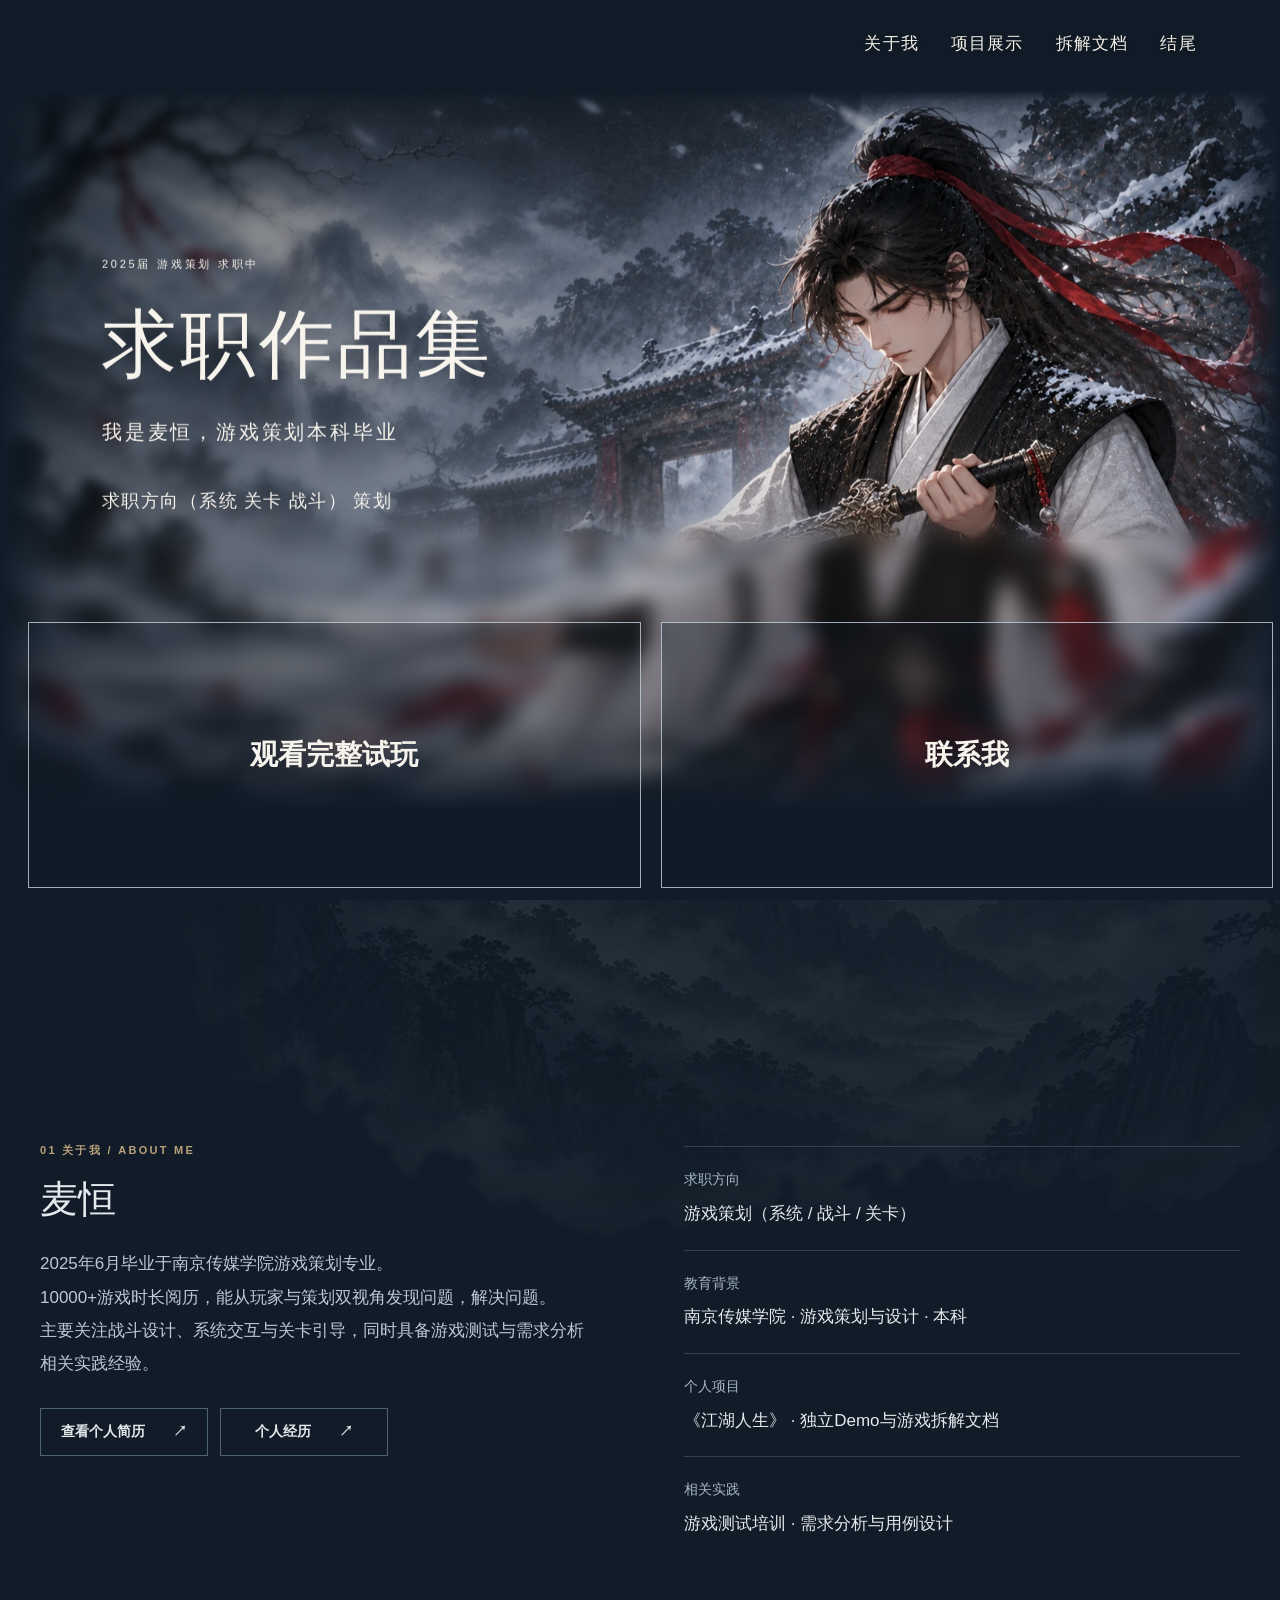
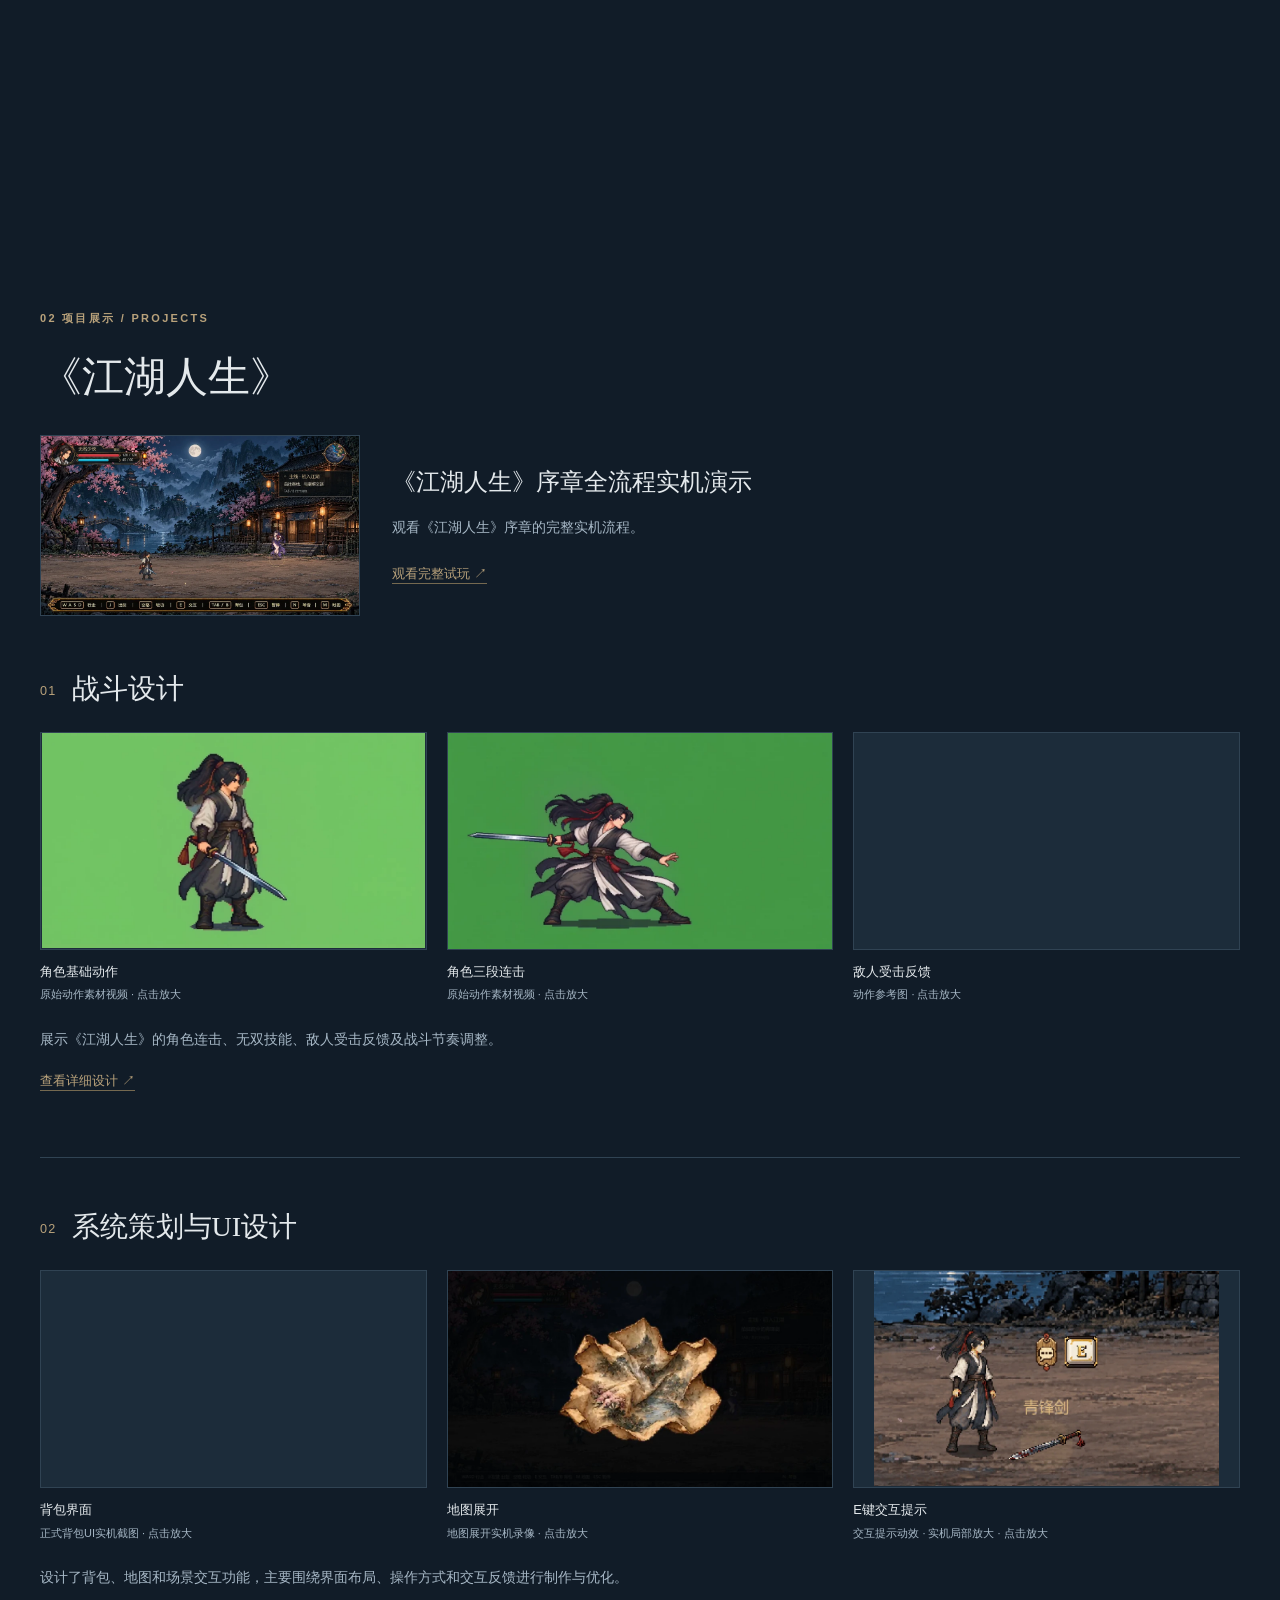
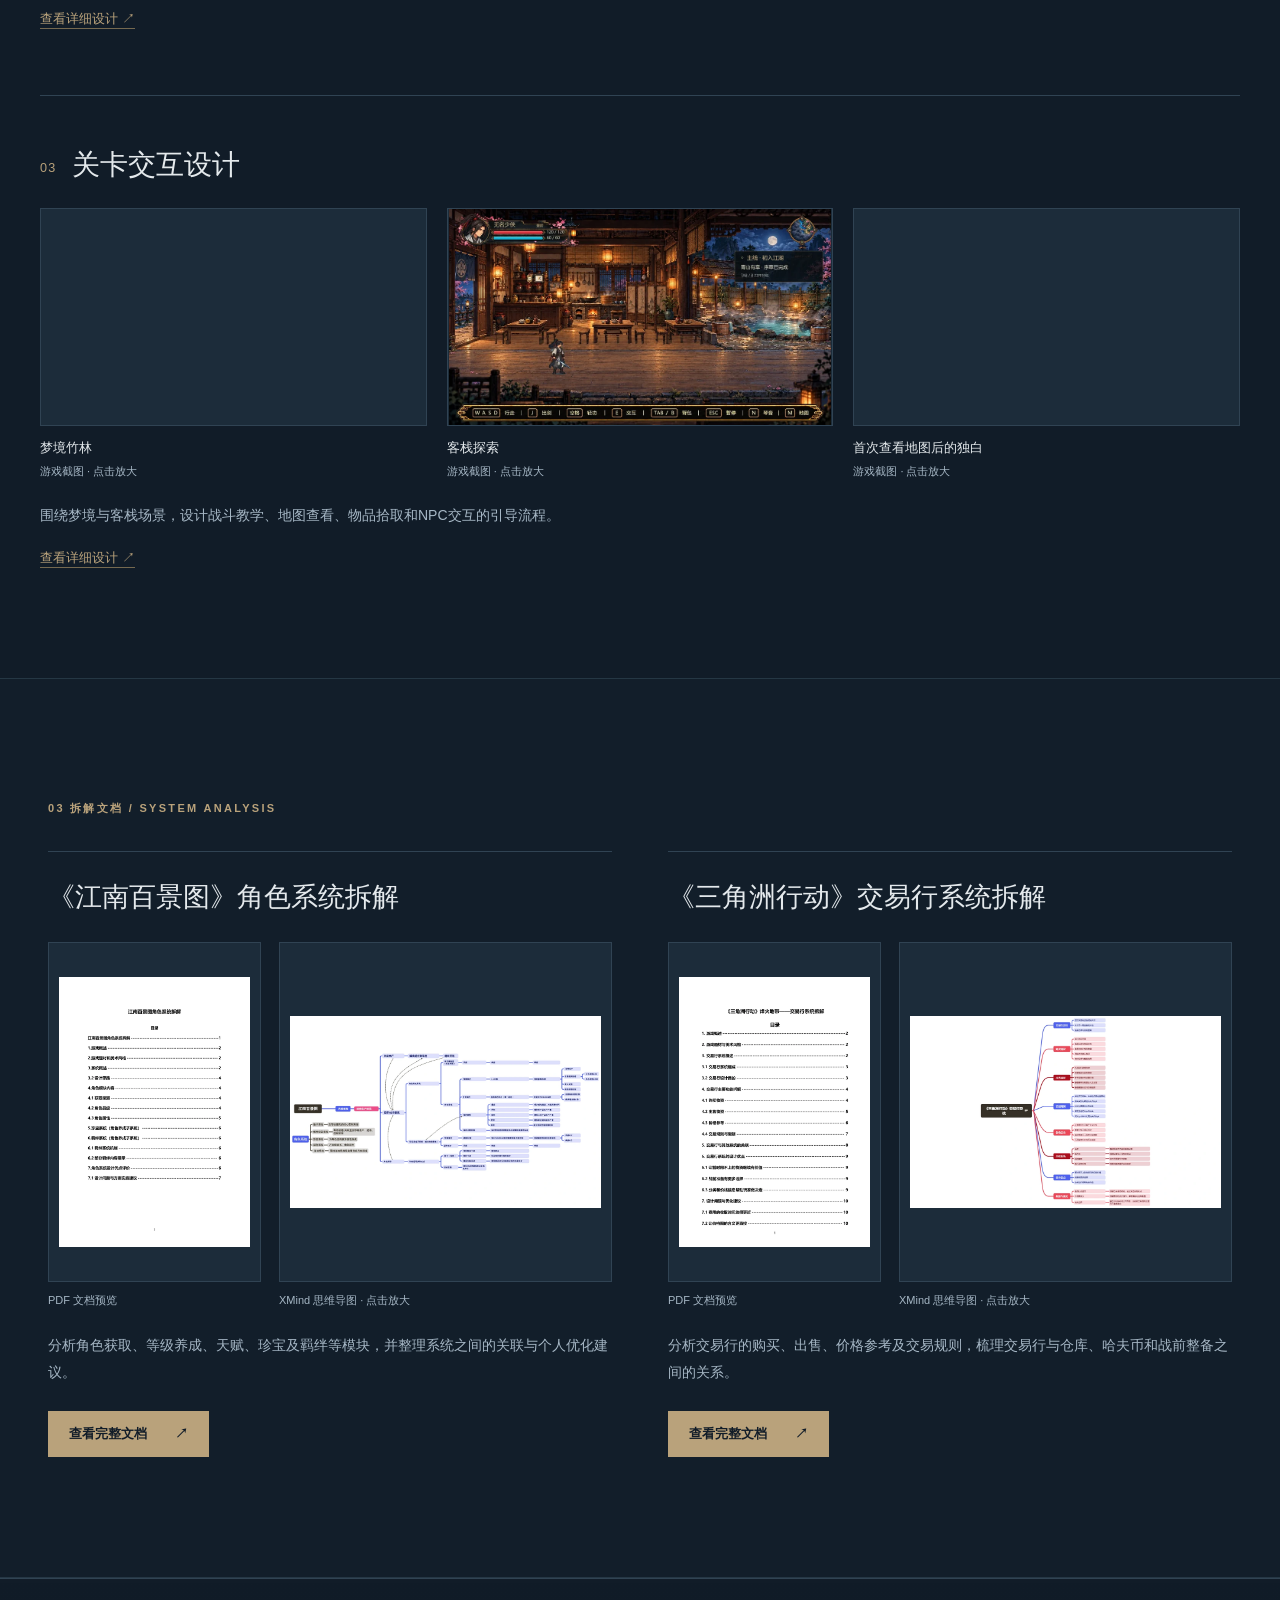
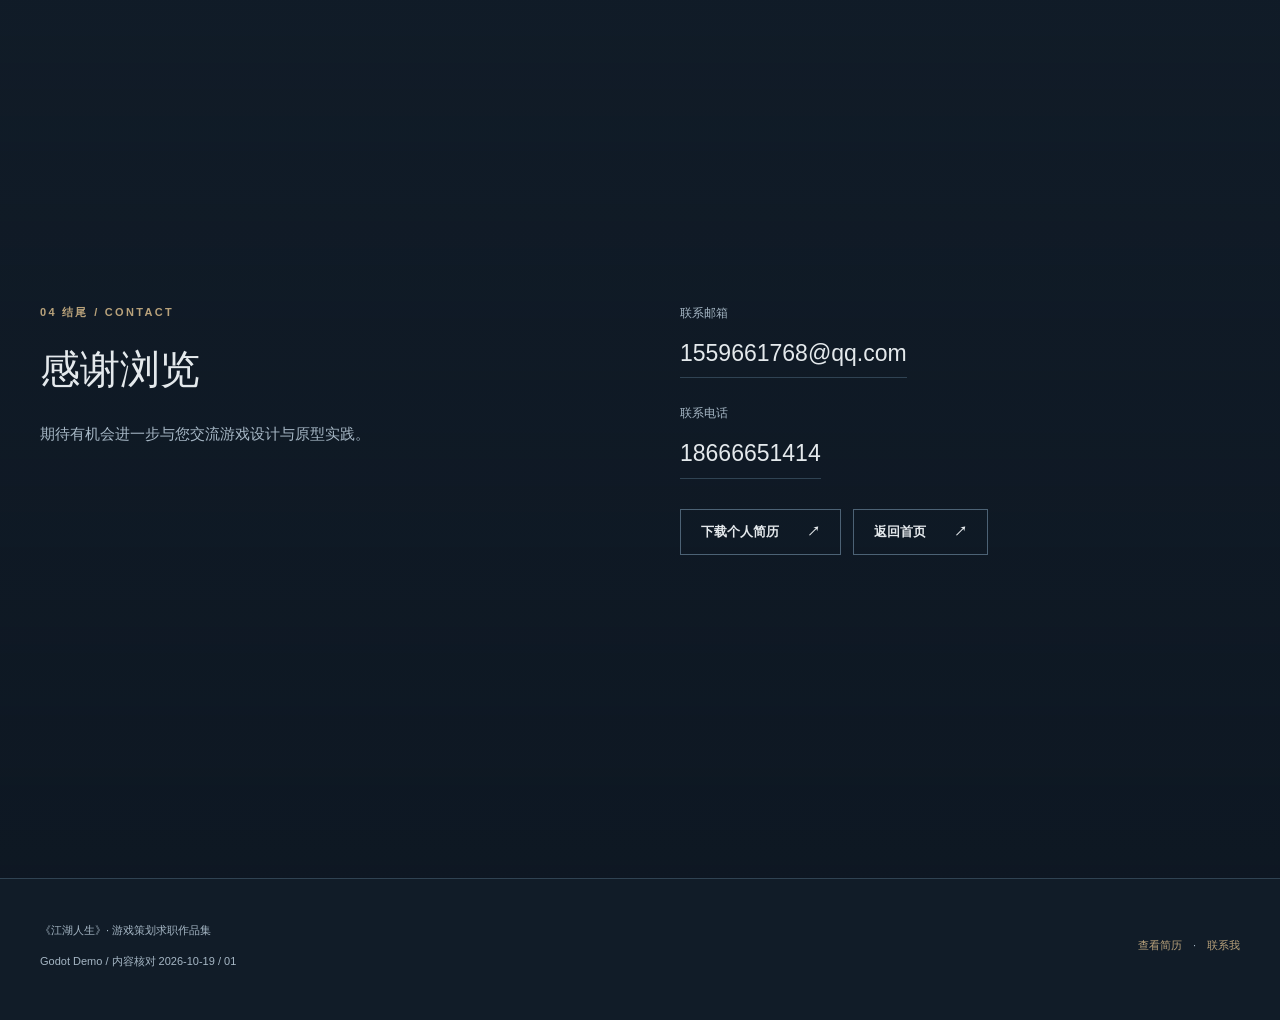
==== commit 931153ad: "Publish static portfolio 2026-10-21T13:40:05.031Z" ====
--- a/index.html
+++ b/index.html
@@ -1,5 +1,5 @@
 <!doctype html>
-<html lang="zh-CN"><head><meta charset="UTF-8"><meta name="viewport" content="width=device-width, initial-scale=1"><meta name="description" content="基于真实Godot原型、测试记录与个人简历的游戏策划求职作品集。"><meta name="theme-color" content="#111c28"><link rel="icon" href="./favicon.svg"><title>首页 · 游戏策划作品集</title><link rel="stylesheet" href="./styles/theme.css"><link rel="stylesheet" href="./styles/atmosphere.css">  <script type="module" crossorigin src="./assets/main-BypFIqSY.js"></script>
-  <link rel="stylesheet" crossorigin href="./assets/main-CMc4-vuk.css">
+<html lang="zh-CN"><head><meta charset="UTF-8"><meta name="viewport" content="width=device-width, initial-scale=1"><meta name="description" content="基于真实Godot原型、测试记录与个人简历的游戏策划求职作品集。"><meta name="theme-color" content="#111c28"><link rel="icon" href="./favicon.svg"><title>首页 · 游戏策划作品集</title><link rel="stylesheet" href="./styles/theme.css"><link rel="stylesheet" href="./styles/atmosphere.css">  <script type="module" crossorigin src="./assets/main-BoRtbTz0.js"></script>
+  <link rel="stylesheet" crossorigin href="./assets/main-g-GPyVAS.css">
   <link rel="preload" as="image" href="./media/optimized/cover/snow-cover-20261019-57e5f39e-lightweight-v4.webp" fetchpriority="high">
 </head><body data-defer-atmosphere><div id="app"></div></body></html>
--- a/assets/main-g-GPyVAS.css
+++ b/assets/main-g-GPyVAS.css
@@ -0,0 +1 @@
+.system-breakdowns .system-breakdowns-wrap{width:min(1640px,calc(100% - 96px))}.system-breakdowns .system-breakdowns-wrap>.eyebrow{margin-bottom:32px}.system-breakdowns-grid{display:grid;grid-template-columns:repeat(2,minmax(0,1fr));gap:56px}.system-breakdown{display:flex;flex-direction:column;min-width:0;border-top:1px solid var(--line);padding-top:25px}.system-breakdowns .system-breakdown h2{font-family:var(--serif);font-size:27px;font-weight:500;line-height:1.5;margin:0 0 25px}.system-breakdown-previews{display:grid;grid-template-columns:minmax(0,.78fr) minmax(0,1.22fr);gap:18px}.system-breakdown-previews figure{min-width:0;margin:0}.system-breakdown-media{position:relative;display:flex;align-items:center;justify-content:center;width:100%;height:340px;padding:10px;border:1px solid var(--line);background:var(--surface);overflow:hidden}.system-breakdown-media img{display:block;width:100%;height:100%;max-height:100%;object-fit:contain;object-position:center}.system-breakdown-previews figcaption{font-size:11px;line-height:1.6;color:var(--muted);margin-top:10px}.system-breakdown-enlarge{-webkit-appearance:none;-moz-appearance:none;appearance:none;color:var(--paper);font:inherit;cursor:zoom-in}.system-breakdown-enlarge img{transition:transform .25s ease}.system-breakdown-enlarge:hover img{transform:scale(1.025)}.system-breakdown-enlarge:hover,.system-breakdown-enlarge:focus-visible{border-color:var(--line-strong)}.system-breakdown-enlarge-hint{position:absolute;right:10px;bottom:10px;padding:3px 9px;background:var(--bg);border:1px solid var(--line-strong);color:var(--paper);font:11px/1.6 var(--sans);opacity:0;transition:opacity .18s ease;pointer-events:none}.system-breakdown-enlarge:hover .system-breakdown-enlarge-hint,.system-breakdown-enlarge:focus-visible .system-breakdown-enlarge-hint{opacity:1}.system-breakdowns .system-breakdown-intro{margin:22px 0 0;font-size:14px;line-height:1.95;color:var(--muted)}.system-breakdown>.actions{margin-top:auto;padding-top:25px}.system-breakdown-lightbox{position:fixed;top:0;right:0;bottom:0;left:0;width:min(1760px,calc(100vw - 64px));height:calc(100dvh - 64px);max-width:none;max-height:none;margin:auto;padding:0;border:1px solid var(--line-strong);background:var(--bg);color:var(--paper);overflow:hidden;font-family:var(--sans)}.system-breakdown-lightbox[open]{display:flex;flex-direction:column}.system-breakdown-lightbox::backdrop{background:#030910db}.system-breakdown-viewer-header{display:flex;justify-content:space-between;align-items:center;gap:20px;padding:17px 22px;border-bottom:1px solid var(--line);flex:none}.system-breakdown-viewer-header h2{margin:0;font:500 20px/1.5 var(--serif);color:var(--paper)}.system-breakdown-viewer-close{display:flex;align-items:center;gap:15px;flex:none;padding:5px 12px;border:1px solid var(--line-strong);background:transparent;color:var(--paper);font:13px/1.8 var(--sans)}.system-breakdown-viewer-close span{font-size:22px;line-height:1}.system-breakdown-viewer-toolbar{display:flex;align-items:center;gap:24px;flex:none;min-height:54px;padding:8px 22px;border-bottom:1px solid var(--line);font:12px/1.6 var(--sans);color:var(--muted)}.system-breakdown-viewer-toolbar p{margin:0 0 0 auto}.system-breakdown-pages,.system-breakdown-zoom-controls{display:flex;gap:9px;align-items:center}.system-breakdown-pages[hidden]{display:none}.system-breakdown-viewer-toolbar button{border:1px solid var(--line-strong);padding:3px 10px;min-width:30px;background:transparent;color:var(--paper);font:12px/1.8 var(--sans)}.system-breakdown-viewer-toolbar button:hover,.system-breakdown-viewer-close:hover{border-color:var(--paper)}.system-breakdown-viewer-toolbar button:disabled{opacity:.4}.system-breakdown-viewer-toolbar output{display:block;min-width:46px;text-align:center;font-variant-numeric:tabular-nums}.system-breakdown-viewer-viewport{position:relative;min-width:0;min-height:0;flex:1;overflow:hidden;background:var(--media-bg);touch-action:none;overscroll-behavior:contain;outline-offset:-4px}.system-breakdown-viewer-viewport.is-zoomed{cursor:grab}.system-breakdown-viewer-viewport.is-dragging{cursor:grabbing}.system-breakdown-viewer-image{position:absolute;left:0;top:0;max-width:none;max-height:none;transform-origin:0 0;-webkit-user-select:none;user-select:none;-webkit-user-drag:none}.system-breakdown-viewer-status{position:absolute;top:0;right:0;bottom:0;left:0;display:grid;place-items:center;margin:0;color:var(--muted);font:14px/1.8 var(--sans);pointer-events:none}@media(prefers-reduced-motion:reduce){.system-breakdown-enlarge img,.system-breakdown-enlarge-hint{transition:none}}@media(max-width:960px){.system-breakdowns .system-breakdowns-wrap{width:calc(100% - 40px)}.system-breakdowns-grid{grid-template-columns:minmax(0,1fr);gap:44px}.system-breakdowns .system-breakdown h2{font-size:25px}.system-breakdown-previews{grid-template-columns:minmax(0,.8fr) minmax(0,1.2fr)}}@media(pointer:coarse){.system-breakdown-enlarge-hint{opacity:1}.system-breakdown-viewer-close{min-height:44px}.system-breakdown-viewer-toolbar button{min-width:44px;min-height:44px}}@media(max-width:560px){.system-breakdowns .system-breakdowns-wrap{width:calc(100% - 32px)}.system-breakdowns .system-breakdown h2{font-size:23px;margin-bottom:20px;overflow-wrap:anywhere}.system-breakdown-previews{grid-template-columns:minmax(0,1fr);gap:20px}.system-breakdown-pdf .system-breakdown-media{height:340px}.system-breakdown-mindmap .system-breakdown-media{height:230px}.system-breakdown-enlarge-hint{opacity:1}.system-breakdown-lightbox{width:calc(100vw - 16px);height:calc(100dvh - 16px)}.system-breakdown-viewer-header{gap:10px;padding:10px 12px;align-items:flex-start}.system-breakdown-viewer-header h2{font-size:17px;overflow-wrap:anywhere}.system-breakdown-viewer-close{min-height:44px;padding:5px 10px;gap:6px}.system-breakdown-viewer-toolbar{flex-wrap:wrap;gap:8px 12px;padding:8px 10px}.system-breakdown-viewer-toolbar p{width:100%;margin:0}.system-breakdown-zoom-controls{gap:6px;max-width:100%}.system-breakdown-viewer-toolbar button{min-width:44px;min-height:44px;padding:5px 8px}.system-breakdown-viewer-toolbar output{min-width:42px}.system-breakdown-viewer-status{padding:16px;text-align:center}}.content-locate-highlight{outline:1px solid var(--gold);outline-offset:6px;background-color:color-mix(in srgb,var(--gold) 8%,transparent)}.content-locate-status{position:fixed;z-index:1000;left:50%;bottom:28px;transform:translate(-50%);padding:12px 20px;border:1px solid var(--line);background:var(--surface);color:var(--paper);font:14px/1.8 var(--sans);pointer-events:none}#goals>.combat-goal-images{display:grid;grid-template-columns:repeat(3,minmax(0,1fr));gap:18px;margin:24px 0 0}.combat-goal-images>figure{min-width:0;margin:0}.combat-goal-images a{display:flex;align-items:center;justify-content:center;width:100%;aspect-ratio:4/3;cursor:zoom-in}.combat-goal-images img{display:block;width:100%;height:100%;object-fit:contain}.combat-goal-images figcaption{padding-top:10px;font-size:11px;line-height:1.7;color:var(--muted)}:root{--max:1240px;--serif:"Noto Serif SC","Source Han Serif SC","Songti SC","SimSun",serif;--sans:Inter,"Segoe UI","Microsoft YaHei",sans-serif}*{box-sizing:border-box}html{scroll-behavior:smooth;scroll-padding-top:100px}body{margin:0;background:var(--bg);color:var(--paper);font-family:var(--sans);font-size:16px;line-height:1.85}a{color:inherit;text-decoration:none}button,input,select{font:inherit}button,a,input,select{touch-action:manipulation}img,video,svg{max-width:100%;display:block}button{cursor:pointer}button:disabled{cursor:default}a:focus-visible,button:focus-visible,select:focus-visible,input:focus-visible,summary:focus-visible{outline:2px solid var(--gold);outline-offset:5px}::selection{background:var(--gold);color:var(--bg)}.wrap{width:min(var(--max),calc(100% - 80px));margin:auto}.skip{position:absolute;top:-100px;left:24px;background:var(--paper);color:var(--ink);z-index:20;padding:10px}.skip:focus{top:10px}.header{position:sticky;top:0;z-index:10;background:var(--header-bg);border-bottom:1px solid var(--line);-webkit-backdrop-filter:blur(14px);backdrop-filter:blur(14px)}.header-inner{min-height:80px;display:flex;align-items:center;justify-content:space-between;gap:20px}.brand{display:flex;align-items:center;gap:12px;white-space:nowrap;font-weight:600;font-size:15px}.brand-mark{width:33px;height:33px;border:1px solid var(--gold);display:grid;place-items:center;color:var(--gold);font-family:var(--serif);font-size:20px}.brand small{font:10px var(--sans);letter-spacing:2px;color:var(--muted);display:block}.nav{display:flex;gap:25px;align-items:center;font-size:13px}.nav a{color:var(--muted);padding:26px 0 23px;border-bottom:2px solid transparent}.nav a:hover,.nav a[aria-current=page]{color:var(--paper);border-color:var(--gold)}.menu-toggle{display:none;background:none;color:var(--paper);border:1px solid var(--line);padding:5px 12px}.eyebrow{font-size:11px;letter-spacing:2.3px;text-transform:uppercase;color:var(--gold);margin:0 0 20px;font-weight:600}.hero{padding:78px 0 62px}.hero-grid{display:grid;grid-template-columns:.87fr 1.13fr;gap:54px;align-items:center}.hero h1{font-family:var(--serif);font-size:55px;line-height:1.32;letter-spacing:1px;font-weight:500;margin:0 0 25px}.hero h1 em{font-style:normal;color:var(--gold)}.intro{color:var(--muted);max-width:570px;font-size:15px}.roles{display:flex;flex-wrap:wrap;gap:10px;margin:24px 0}.role{font-size:12px;border:1px solid var(--line);padding:3px 12px;color:var(--text-secondary)}.actions{display:flex;flex-wrap:wrap;gap:12px;margin-top:30px}.button{display:inline-flex;align-items:center;justify-content:center;gap:28px;padding:10px 20px;border:1px solid var(--gold);font-size:13px;min-height:45px;background:var(--gold);color:var(--ink);font-weight:600}.button.secondary{background:transparent;color:var(--paper);border-color:var(--line-strong)}.button:hover{filter:brightness(1.12)}.button.disabled{background:var(--surface);color:var(--muted);border-color:var(--line)}.hero-visual{position:relative;margin:0;border:1px solid var(--line-strong);padding:8px;background:var(--surface)}.hero-visual:before{content:"";position:absolute;left:-8px;top:-8px;width:34px;height:34px;border-top:2px solid var(--gold);border-left:2px solid var(--gold);pointer-events:none}.hero-visual img{width:100%;aspect-ratio:16/9;object-fit:contain;image-rendering:auto}.visual-label{display:flex;justify-content:space-between;gap:14px;font-size:11px;color:var(--muted);padding:12px 6px 2px}.visual-label strong{color:var(--gold);font-weight:400}.facts{display:grid;grid-template-columns:repeat(4,1fr);border-top:1px solid var(--line);border-bottom:1px solid var(--line);padding:22px 0;margin-top:52px}.fact{padding-left:27px;border-left:1px solid var(--line)}.fact:first-child{padding-left:0;border-left:0}.fact strong{font-size:18px;display:block;font-weight:500}.fact span{font-size:11px;color:var(--muted)}.section{padding:66px 0}.section-top{display:flex;align-items:flex-end;justify-content:space-between;gap:25px;margin-bottom:30px}.section h2,.section-top h2{font-family:var(--serif);font-size:32px;font-weight:500;line-height:1.5;margin:0 0 8px}.section-top .eyebrow{margin-bottom:10px}.section-top p{margin:0;color:var(--muted);font-size:13px}.text-link{color:var(--gold);font-size:13px;border-bottom:1px solid var(--gold-line);padding-bottom:2px;white-space:nowrap}.cases{display:grid;grid-template-columns:repeat(3,1fr);gap:20px}.case-card{border:1px solid var(--line);background:var(--surface);padding:28px;transition:border-color .18s,transform .18s}.case-card:hover{border-color:var(--gold);transform:translateY(-3px)}.case-index{font-size:11px;color:var(--gold);letter-spacing:2px;display:flex;justify-content:space-between}.case-card h3{font-family:var(--serif);font-size:25px;font-weight:500;margin:28px 0 12px}.case-card p{color:var(--muted);font-size:13px;margin:0 0 20px;min-height:50px}.case-tags{font-size:11px;color:var(--text-secondary);border-top:1px solid var(--line);padding-top:18px}.section-tint{background:var(--section-tint);border-top:1px solid var(--line-soft);border-bottom:1px solid var(--line-soft)}.feature-grid{display:grid;grid-template-columns:1.1fr .9fr;gap:48px;align-items:center}.feature-grid h3{font-family:var(--serif);font-size:28px;font-weight:500;line-height:1.6}.feature-grid p{color:var(--muted);font-size:14px}.numbered{margin:24px 0 0;padding:0;list-style:none;counter-reset:items}.numbered li{border-top:1px solid var(--line);padding:17px 0 17px 32px;position:relative;font-size:14px;counter-increment:items}.numbered li:before{content:"0" counter(items);position:absolute;left:0;top:20px;font-size:10px;color:var(--gold)}.numbered small{display:block;font-size:12px;color:var(--muted);margin-top:3px}.media{margin:0}.media img,.media video{width:100%;border:1px solid var(--line);background:var(--media-bg);aspect-ratio:16/9;object-fit:contain}.media figcaption{font-size:11px;color:var(--muted);line-height:1.7;padding:10px 0}.media-kind{color:var(--gold);margin-right:8px}.media-grid{display:grid;grid-template-columns:1fr 1fr;gap:24px}.status-row{display:flex;gap:8px;align-items:center;flex-wrap:wrap}.badge{font-size:11px;line-height:1.6;padding:3px 9px;border:1px solid var(--badge-border);color:var(--badge-text);background:var(--badge-bg)}.badge.pending{border-color:var(--pending-border);color:var(--pending-text);background:var(--pending-bg)}.badge.note{border-color:var(--line);color:var(--muted);background:var(--surface)}.truth-note{font-size:12px;color:var(--muted);border-left:2px solid var(--gold);padding:10px 16px;margin:26px 0;background:var(--soft-highlight)}.ability-grid{display:grid;grid-template-columns:repeat(3,1fr);gap:34px}.ability{border-top:1px solid var(--gold);padding-top:24px}.ability h3{font-size:17px;font-weight:500}.ability p{font-size:13px;color:var(--muted)}.future{margin-top:34px;display:flex;justify-content:space-between;border:1px dashed var(--line);padding:22px;color:var(--muted);font-size:12px}.footer{border-top:1px solid var(--line);padding:30px 0 38px}.footer-inner{display:flex;align-items:center;justify-content:space-between;gap:25px;font-size:11px;color:var(--muted)}.footer a{color:var(--gold)}.page-head{padding:60px 0 42px;border-bottom:1px solid var(--line)}.breadcrumbs{font-size:11px;color:var(--muted);margin-bottom:30px}.breadcrumbs a{color:var(--gold)}.page-head h1{font-family:var(--serif);font-size:43px;line-height:1.4;font-weight:500;margin:0 0 18px}.page-head .subtitle{max-width:850px;color:var(--muted);font-size:15px}.page-head .eyebrow{margin-bottom:12px}.reading-grid{display:grid;grid-template-columns:175px minmax(0,1fr);gap:55px;padding-top:44px;padding-bottom:65px}.toc{position:sticky;top:116px;align-self:start;display:grid;gap:10px;font-size:12px;max-height:calc(100vh - 135px);overflow:auto}.toc small{font-size:10px;letter-spacing:2px;color:var(--gold);margin-bottom:12px}.toc a{color:var(--muted);padding:3px 0 3px 12px;border-left:1px solid var(--line)}.toc a:hover{color:var(--gold);border-color:var(--gold)}.article{min-width:0}.article-section{margin:0 0 62px;scroll-margin-top:110px}.article-section h2{font-family:var(--serif);font-weight:500;font-size:27px;border-bottom:1px solid var(--line);padding-bottom:17px;margin:0 0 24px}.article-section h2 .num{font:11px var(--sans);color:var(--gold);margin-right:16px;vertical-align:middle}.article-section h3{font-size:16px;font-weight:500;margin:0 0 9px}.article-section p{color:var(--text-secondary);font-size:14px}.two-col{display:grid;grid-template-columns:1fr 1fr;gap:28px}.panel{padding:24px;background:var(--surface);border:1px solid var(--line);min-width:0}.panel p:last-child{margin-bottom:0}.clean-list{padding-left:20px;color:var(--text-secondary);font-size:14px}.clean-list li{padding:3px 0}.clean-list li::marker{color:var(--gold)}.rules{display:grid;gap:0;border-top:1px solid var(--line)}.rule{display:grid;grid-template-columns:195px minmax(0,1fr);gap:25px;padding:21px 0;border-bottom:1px solid var(--line)}.rule h3{font-size:14px;color:var(--paper);font-weight:500;margin:0}.rule p{font-size:13px;margin:0}.flow{list-style:none;padding:0;display:flex;gap:24px;flex-wrap:wrap;counter-reset:flow;margin:28px 0}.flow li{flex:1 1 145px;position:relative;border:1px solid var(--line-strong);padding:19px 15px;background:var(--surface);counter-increment:flow;min-width:0}.flow li:not(:last-child):after{content:"→";position:absolute;right:-21px;top:30px;color:var(--gold)}.flow li:before{content:"0" counter(flow);font-size:10px;color:var(--gold);display:block;margin-bottom:7px}.flow strong{font-size:13px;font-weight:500;display:block}.flow small{font-size:11px;line-height:1.7;color:var(--muted);display:block;margin-top:7px}.table-wrap{overflow:auto;border:1px solid var(--line)}table{width:100%;border-collapse:collapse;font-size:12px;line-height:1.8}th,td{text-align:left;padding:14px 17px;vertical-align:top;border-bottom:1px solid var(--line);min-width:105px}th{color:var(--gold);font-weight:500;background:var(--surface)}tr:last-child td{border-bottom:0}td{color:var(--text-secondary)}code{font:11px Cascadia Code,Consolas,monospace;color:var(--code);overflow-wrap:anywhere}details{border:1px solid var(--line);padding:15px 20px;background:var(--surface)}summary{cursor:pointer;font-size:13px;color:var(--paper)}.source-list{font-size:12px;color:var(--muted);padding-left:20px}.source-list li{margin:12px 0;overflow-wrap:anywhere}.source-list p{font-size:12px;margin:3px 0}.iteration{padding:24px;border-left:2px solid var(--gold);background:var(--surface);margin-bottom:18px}.iteration h3{font-family:var(--serif);font-size:20px}.iteration dl{display:grid;grid-template-columns:75px minmax(0,1fr);font-size:13px;gap:10px 14px;margin:18px 0 0}.iteration dt{color:var(--gold)}.iteration dd{margin:0;color:var(--text-secondary)}.validation{display:grid;gap:14px}.validation-item{display:grid;grid-template-columns:30px 1fr;gap:12px;border-bottom:1px solid var(--line);padding:13px 0}.validation-icon{color:var(--gold);font-size:20px}.validation-item h3{font-size:14px;margin:0}.validation-item p{font-size:12px;margin:5px 0}.small{font-size:12px;color:var(--muted)}.explorer{background:var(--surface);border:1px solid var(--line-strong);padding:25px;margin:25px 0}.explorer h3{font-size:17px;margin-bottom:9px}.control-row{display:flex;flex-wrap:wrap;align-items:center;gap:14px;font-size:12px;color:var(--muted);margin:20px 0}.control-row select{background:var(--bg);border:1px solid var(--line-strong);color:var(--paper);padding:7px 12px;max-width:100%}.check-label{display:flex;gap:9px;align-items:center}.check-label input{accent-color:var(--gold)}.timeline-track{position:relative;height:38px;background:var(--surface2);margin:24px 0 7px;border:1px solid var(--line-strong);overflow:hidden}.timeline-active,.timeline-buffer{position:absolute;top:0;height:100%;display:flex;align-items:center;justify-content:center;font-size:11px;color:var(--bg);white-space:nowrap}.timeline-active{background:var(--gold);height:50%}.timeline-buffer{background:var(--diagram-accent);top:50%;height:50%}.timeline-axis{display:flex;justify-content:space-between;font-size:10px;color:var(--muted)}.timeline-legend{display:flex;flex-wrap:wrap;gap:20px;font-size:11px;color:var(--muted);margin-top:17px}.legend-dot{width:8px;height:8px;display:inline-block;margin-right:6px;background:var(--gold)}.legend-dot.green{background:var(--diagram-accent)}.timeline-output{font-size:12px;line-height:1.9;color:var(--text-secondary);margin-top:15px}.interaction-stage{display:grid;grid-template-columns:1fr 1fr;gap:15px}.state-box{padding:20px;background:var(--bg);border:1px solid var(--line)}.state-box small{color:var(--muted);font-size:11px;display:block;margin-bottom:10px}.state-box strong{font-size:15px;font-weight:500;color:var(--gold)}.coordinate-map{background:var(--media-bg);border:1px solid var(--line);width:100%;height:auto;min-height:200px}.coordinate-map text{font-family:var(--sans);fill:var(--paper)}.profile-lead{display:grid;grid-template-columns:1.1fr .9fr;gap:40px;align-items:start}.profile-lead h2{font-family:var(--serif);font-size:31px;font-weight:500}.profile-summary{font-size:15px;color:var(--muted)}.meta-label{font-size:10px;color:var(--gold);letter-spacing:2px}.training-note{font-size:13px;border-left:2px solid var(--gold);padding:15px 20px;background:var(--surface);color:var(--muted)}.profile-grid{display:grid;grid-template-columns:repeat(3,1fr);gap:18px}.skill{padding:22px;border:1px solid var(--line);background:var(--surface)}.skill h3{font-size:17px;font-weight:500;margin:0 0 10px}.skill p{font-size:12px;color:var(--muted)}.skill .badge{font-size:10px}.review-grid{display:grid;grid-template-columns:1fr 1fr;gap:25px}.review-step{padding:28px;border:1px solid var(--line);background:var(--surface)}.review-step h2{font-size:23px;font-weight:500;margin:12px 0 20px}.review-step dl{font-size:13px}.review-step dt{color:var(--gold);margin-top:18px}.review-step dd{margin:6px 0;color:var(--muted)}.review-step.wide{grid-column:1/-1}.review-step .media-grid{margin:25px 0}.callout{padding:28px 32px;border:1px solid var(--line-strong);background:var(--surface)}.callout h3{font-size:20px;font-weight:500}.callout p{color:var(--muted);font-size:13px}.contact-list{display:grid;gap:12px;margin-top:25px}.contact-item{border:1px solid var(--line);padding:17px 20px;display:flex;justify-content:space-between;gap:20px;font-size:13px}.contact-item span{color:var(--muted);font-size:12px}.contact-item.active{border-color:var(--gold)}.subtle-line{border:0;border-top:1px solid var(--line);margin:40px 0}.empty-media{border:1px dashed var(--gold-line);padding:30px;background:var(--surface);color:var(--muted);font-size:13px}.loading{padding:100px 30px;text-align:center}@media(min-width:1500px){.hero{padding-top:100px;padding-bottom:78px}.hero h1{font-size:62px}}@media(max-width:1050px){.wrap{width:calc(100% - 48px)}.hero-grid{gap:30px}.hero h1{font-size:43px}.nav{gap:17px}.reading-grid{grid-template-columns:135px minmax(0,1fr);gap:30px}.case-card{padding:22px}.rule{grid-template-columns:150px minmax(0,1fr)}}@media(max-width:780px){.header-inner{min-height:67px}.brand{font-size:13px}.menu-toggle{display:block}.nav{display:none;position:absolute;top:67px;left:0;right:0;background:var(--bg);padding:12px 24px 22px;border-bottom:1px solid var(--line);grid-template-columns:repeat(3,1fr);gap:4px 20px}.nav.open{display:grid}.nav a{padding:10px 0;font-size:12px}.hero{padding:43px 0 35px}.hero-grid{grid-template-columns:1fr;gap:38px}.hero h1{font-size:43px}.intro{font-size:14px}.facts{grid-template-columns:1fr 1fr;gap:20px;margin-top:35px}.fact:nth-child(3){border-left:0;padding-left:0}.facts .fact strong{font-size:16px}.section{padding:43px 0}.section-top{align-items:start}.section h2,.section-top h2{font-size:27px}.cases{grid-template-columns:1fr}.case-card p{min-height:0}.case-card h3{margin:18px 0 10px}.feature-grid,.ability-grid,.media-grid,.two-col,.profile-lead,.profile-grid,.review-grid{grid-template-columns:1fr}.feature-grid{gap:25px}.ability-grid{gap:20px}.future{display:block}.future span{display:block;margin-top:10px}.footer-inner{display:block}.footer-inner p{margin:9px 0}.reading-grid{display:block;padding-top:30px}.toc{position:static;display:flex;flex-wrap:wrap;margin-bottom:35px;gap:10px;max-height:none}.toc small{display:none}.toc a{border:1px solid var(--line);padding:4px 9px;font-size:10px}.page-head{padding:35px 0 30px}.page-head h1{font-size:32px}.page-head .subtitle{font-size:14px}.breadcrumbs{margin-bottom:23px}.article-section{margin-bottom:42px}.article-section h2{font-size:23px}.rule{grid-template-columns:1fr;gap:8px;padding:18px 0}.flow{display:grid;grid-template-columns:1fr 1fr;gap:15px}.flow li:not(:last-child):after{content:none}.explorer,.iteration{padding:19px}.iteration dl{grid-template-columns:57px minmax(0,1fr);font-size:12px}.review-step{padding:22px}.section-top .text-link{font-size:11px}.visual-label{font-size:10px}.interaction-stage{grid-template-columns:1fr}.contact-item{display:block}.contact-item span{display:block;margin-top:5px}}@media(max-width:420px){.wrap{width:calc(100% - 36px)}.hero h1{font-size:38px}.page-head h1{font-size:29px}.hero .eyebrow{font-size:10px;letter-spacing:1.8px}.role{font-size:10px;padding:3px 9px}.facts{column-gap:12px}.fact{padding-left:16px}.fact span{font-size:10px}.section-top{display:block}.section-top .text-link{display:inline-block;margin-top:12px}.flow{grid-template-columns:1fr}.visual-label,.visual-label strong{display:block}.button{padding:10px 15px}}@media(prefers-reduced-motion:reduce){html{scroll-behavior:auto}*{transition:none!important;animation:none!important}}img{height:auto}.hero{padding:62px 0 46px}.hero-grid{grid-template-columns:.84fr 1.16fr;gap:58px;align-items:center}.hero-grid>div{min-width:0}.hero h1{font-size:62px;line-height:1.2;letter-spacing:1px;margin-bottom:25px}.hero .intro{max-width:470px;line-height:1.95}.hero .roles{margin:22px 0}.hero .actions{margin-top:27px}.hero-visual img{aspect-ratio:auto;object-fit:contain}.hero .facts{grid-template-columns:repeat(3,minmax(0,1fr));margin-top:43px}.hero .fact strong{font-size:18px}@media(min-width:1500px){.hero{padding-top:80px;padding-bottom:52px}.hero h1{font-size:66px}}@media(min-width:781px)and (max-width:1050px){.hero-grid{gap:30px;grid-template-columns:.9fr 1.1fr}.hero h1{font-size:49px}.hero .intro{font-size:14px}.nav{gap:15px;font-size:12px}}@media(max-width:780px){.hero{padding:42px 0 34px}.hero-grid{grid-template-columns:1fr;gap:36px}.hero h1{font-size:48px}.hero .intro{max-width:550px}.hero .facts{gap:0;margin-top:32px}.hero .fact{padding-left:16px;border-left:1px solid var(--line)}.hero .fact:first-child{padding-left:0;border-left:0}.hero .fact strong{font-size:15px}}@media(max-width:420px){.hero h1{font-size:42px}.hero .fact{padding-left:11px}.hero .fact strong{font-size:13px}.hero .fact span{font-size:10px}.hero .visual-label span{display:block;margin-top:4px}}.home-analysis-grid{display:grid;grid-template-columns:minmax(240px,.7fr) minmax(0,1.3fr);gap:76px;align-items:center}.analysis-preview{margin:0;max-width:360px}.analysis-preview>a{display:block;border:1px solid var(--line);background:var(--surface);padding:8px}.analysis-preview img{width:100%;height:auto;aspect-ratio:4/5;object-fit:cover;object-position:top}.analysis-preview figcaption{font-size:11px;color:var(--muted);margin-top:10px}.home-analysis .eyebrow,.home-about .eyebrow,.home-analysis h2{margin-bottom:12px}.analysis-subtitle{font-size:12px;letter-spacing:1.2px;color:var(--gold);margin:0 0 24px}.analysis-summary,.about-intro{font-size:14px;line-height:2;color:var(--muted)}.analysis-tags{font-size:12px;color:var(--paper);margin:24px 0 14px}.analysis-note{color:var(--muted)}.home-about-grid{display:grid;grid-template-columns:1fr 1fr;gap:76px;align-items:start}.about-intro{max-width:560px}.about-facts{margin:6px 0 0;padding:0}.about-facts>div{padding:18px 0;border-top:1px solid var(--line)}.about-facts dt{font-size:12px;color:var(--muted);margin-bottom:5px}.about-facts dd{margin:0;font-size:14px;color:var(--paper)}@media(max-width:1050px){.home-analysis-grid,.home-about-grid{gap:40px}}@media(max-width:780px){.home-analysis-grid,.home-about-grid{grid-template-columns:1fr;gap:30px}.analysis-preview{max-width:320px;width:100%;margin:0 auto}.home-analysis-grid>div{grid-row:1}.home-analysis-grid>.analysis-preview{grid-row:2}.home-about .actions{margin-top:24px}}.detail-page-return{display:flex;justify-content:flex-end;padding-top:32px}.article-section:has(+.detail-page-return){margin-bottom:0}.detail-return-button{min-height:54px;padding:10px 26px;gap:12px;font-size:19px;font-weight:500;line-height:1.5;color:#eeeae2!important;border-color:#8093a2!important;background:#2a3e4e2e!important;transition:background-color .2s,border-color .2s}.detail-return-button:hover{background:#3e536361!important;border-color:#bbc9d2!important}.system-detail-navigation>.wrap>nav:only-child{margin-left:auto}.immersive-home .cover-header{position:fixed;inset:0 0 auto;z-index:20;border:0;background:transparent;-webkit-backdrop-filter:none;backdrop-filter:none;transition:background-color .35s ease}.cover-header-inner{display:flex;justify-content:flex-end;align-items:center;min-height:88px;padding:20px clamp(48px,6.5vw,128px)}.cover-header .nav{display:flex;align-items:center;flex-wrap:nowrap;gap:32px;font-size:17px;font-weight:500;letter-spacing:.07em;white-space:nowrap}.cover-header .nav a{color:#f4f0e7;padding:6px 0;border-bottom:1px solid transparent;text-shadow:0 1px 12px rgba(0,0,0,.45);opacity:0;transform:translateY(-5px)}.cover-header .nav a:hover,.cover-header .nav a[aria-current=page]{color:#fff;border-color:#f4f0e7bf}.immersive-home.cover-ready .cover-header .nav a{animation:cover-nav-enter .55s ease both;animation-delay:calc(.15s + var(--nav-order)*65ms)}.immersive-home .cover-header.cover-header-solid{background:var(--header-bg)}.immersive-home .cover-header.cover-header-solid .nav a{opacity:1;transform:none;animation:none}.immersive-cover{position:relative;height:100svh;min-height:560px;overflow:hidden;background:var(--bg);isolation:isolate}.cover-art-stage{position:absolute;left:50%;top:50%;width:min(100%,calc(100svh * 1.7768331562));aspect-ratio:1672/941;transform:translate(-50%,-50%);transition:opacity .9s ease}.immersive-cover.is-loading .cover-art-stage{opacity:0}.immersive-cover.is-ready .cover-art-stage{opacity:1}.cover-visual{position:absolute;top:0;right:0;bottom:0;left:0;z-index:0;overflow:hidden;isolation:isolate;pointer-events:none}.cover-art,.cover-blur-art,.cover-action-blur-art{position:absolute;top:0;right:0;bottom:0;left:0;z-index:0;display:block;width:100%;height:100%;object-fit:contain;-webkit-user-select:none;user-select:none}.cover-blur{position:absolute;top:0;right:0;bottom:0;left:0;z-index:1;pointer-events:none;--cover-blur-mask:linear-gradient(90deg,#000 0%,#000 12%,rgba(0,0,0,.9) 22%,rgba(0,0,0,.6) 34%,rgba(0,0,0,.25) 46%,transparent 57%);-webkit-mask-image:var(--cover-blur-mask);mask-image:var(--cover-blur-mask);-webkit-mask-size:100% 100%;mask-size:100% 100%;-webkit-mask-repeat:no-repeat;mask-repeat:no-repeat}.cover-blur-art{filter:blur(6px);pointer-events:none}.cover-action-blur{position:absolute;top:0;right:0;bottom:0;left:0;z-index:1;pointer-events:none;--cover-action-mask:linear-gradient(180deg,transparent 0%,transparent calc(100% - 330px) ,rgba(0,0,0,.25) calc(100% - 294px) ,#000 calc(100% - 266px) ,#000 100%);-webkit-mask-image:var(--cover-action-mask);mask-image:var(--cover-action-mask);-webkit-mask-repeat:no-repeat;mask-repeat:no-repeat;-webkit-mask-size:100% 100%;mask-size:100% 100%}.cover-action-blur-art{filter:blur(10px);pointer-events:none}.cover-shade{position:absolute;top:0;right:0;bottom:0;left:0;z-index:2;background:linear-gradient(90deg,rgba(4,12,18,.62),rgba(4,12,18,.27) 35%,transparent 67%),linear-gradient(180deg,rgba(2,8,15,.32),transparent 26%,rgba(4,9,14,.06))}.cover-visual{--cover-feather-x:linear-gradient(90deg,transparent 0%,rgba(0,0,0,.3) 1.5%,rgba(0,0,0,.82) 4%,#000 7%,#000 93%,rgba(0,0,0,.82) 96%,rgba(0,0,0,.3) 98.5%,transparent 100%);--cover-feather-y:linear-gradient(180deg,transparent 0%,rgba(0,0,0,.55) 1.5%,rgba(0,0,0,.92) 3.5%,#000 5.5%,#000 84%,rgba(0,0,0,.95) 88%,rgba(0,0,0,.64) 93%,rgba(0,0,0,.2) 97.5%,transparent 100%);-webkit-mask-image:var(--cover-feather-x),var(--cover-feather-y);mask-image:var(--cover-feather-x),var(--cover-feather-y);-webkit-mask-composite:source-in;mask-composite:intersect;-webkit-mask-repeat:no-repeat;mask-repeat:no-repeat;-webkit-mask-size:100% 100%;mask-size:100% 100%}.cover-copy-parallax{position:absolute;left:8%;top:23%;z-index:1;width:49%;transform:translateY(var(--cover-drift,0px));will-change:transform}.cover-copy{color:#f7f4ed;text-shadow:0 2px 20px rgba(0,0,0,.15)}.cover-primary-actions{position:absolute;left:2.1875%;right:.520833%;bottom:12px;height:266px;z-index:3;display:grid;grid-template-columns:repeat(2,minmax(0,1fr));gap:20px}.cover-primary-action{display:flex;align-items:center;justify-content:center;min-width:0;border:1px solid rgba(204,216,226,.78);background:#111c284d;color:#f7f4ed;font:600 28px/1.5 var(--sans);transition:border-color .16s ease,background-color .16s ease,transform .1s ease}.cover-primary-action:hover{border-color:#e4e9ecf2;background:#1c2c3a5c}.cover-primary-action:active{transform:translateY(1px);background:#111c286b}.cover-copy>*{opacity:0;transform:translateY(10px)}.cover-copy .cover-eyebrow{font:500 clamp(11px,.8vw,15px)/1.6 var(--sans);letter-spacing:.25em;margin:0 0 24px;color:#f7f4ed}.cover-copy h1{font:400 clamp(58px,5.85vw,112px)/1.25 var(--serif);letter-spacing:.045em;white-space:nowrap;margin:0 0 24px}.cover-copy .cover-subtitle{font-size:clamp(20px,1.25vw,24px);line-height:1.7;letter-spacing:.14em;margin:0;color:#f7f4ed}.cover-copy .cover-project{font:400 clamp(18px,1.05vw,20px)/1.6 var(--serif);letter-spacing:.08em;margin:38px 0 0}.immersive-cover.is-ready .cover-copy>*{animation:cover-copy-enter .75s ease both}.immersive-cover.is-ready .cover-copy .cover-eyebrow{animation-delay:.08s}.immersive-cover.is-ready .cover-copy h1{animation-delay:.18s}.immersive-cover.is-ready .cover-copy .cover-subtitle{animation-delay:.28s}.immersive-cover.is-ready .cover-copy .cover-project{animation-delay:.38s}@keyframes cover-copy-enter{to{opacity:1;transform:translateY(0)}}@keyframes cover-nav-enter{to{opacity:1;transform:translateY(0)}}.immersive-home #about-me,.immersive-home #cases,.immersive-home #system-analysis,.immersive-home #ending{padding-top:108px;padding-bottom:108px}.immersive-home .home-about .about-intro{max-width:600px}.immersive-home .home-project-lead{margin-bottom:52px}.immersive-home .home-project-lead h2{font:400 42px/1.4 var(--serif);margin:0}.immersive-home .project-preview-heading h3{font:500 28px/1.5 var(--serif);margin:0}.immersive-home .project-preview-group+.project-preview-group{margin-top:56px;padding-top:42px}.immersive-home .home-analysis .analysis-summary{max-width:560px}.home-ending{border-top:1px solid var(--line)}.home-ending-grid{display:grid;grid-template-columns:1fr 1fr;gap:80px;align-items:start}.home-ending h2{font:400 40px/1.4 var(--serif);margin:0 0 22px}.home-ending .ending-copy{font-size:15px;color:var(--muted);max-width:540px;margin:0}.ending-contact-label{font-size:12px;color:var(--muted);margin:0 0 12px}.ending-phone{margin-top:24px}.ending-email,.ending-phone-number{display:inline-block;font-size:23px;line-height:1.5;color:var(--paper);border-bottom:1px solid var(--line);padding-bottom:7px}.ending-email:hover{border-color:var(--gold)}.home-motion-enabled .cover-reveal{transition:opacity .7s ease,transform .7s ease}.home-motion-enabled .cover-reveal:not(.is-visible){opacity:0;transform:translateY(12px)}.cover-preview-static .cover-copy>*,.cover-preview-static .cover-header .nav a{animation:none!important;opacity:1!important;transform:none!important}@media(prefers-reduced-motion:reduce){.cover-art-stage,.cover-header,.cover-reveal{transition:none!important}.cover-copy>*,.cover-header .nav a{animation:none!important;opacity:1!important;transform:none!important}.cover-copy-parallax{transform:none!important}}@media(max-height:800px){.immersive-cover .cover-copy-parallax{top:14%}.immersive-cover .cover-copy .cover-eyebrow{margin-bottom:16px}.immersive-cover .cover-copy h1{font-size:clamp(52px,5.85vw,81px);line-height:1.2;margin-bottom:18px}.immersive-cover .cover-copy .cover-subtitle{font-size:clamp(20px,1.25vw,22px)}.immersive-cover .cover-copy .cover-project{margin-top:24px}}.immersive-home #about-me{padding-top:88px;padding-bottom:64px}.immersive-home .home-about-grid{gap:88px}.immersive-home #about-me h2{font-size:38px;line-height:1.45;margin-bottom:20px}.immersive-home #about-me .about-intro{font-size:17px;line-height:1.95;color:var(--text-secondary)}.immersive-home #about-me .about-intro p{margin:0 0 17px}.immersive-home #about-me .about-intro p:last-child{margin-bottom:0}.immersive-home #about-me .actions{margin-top:28px}.immersive-home #about-me .button{font-size:14px;min-height:48px}.immersive-home #about-me .about-facts{margin-top:6px}.immersive-home #about-me .about-facts>div{padding:20px 0}.immersive-home #about-me .about-facts dt{font-size:14px;margin-bottom:6px}.immersive-home #about-me .about-facts dd{font-size:17px;line-height:1.8}.home-motion-enabled #about-me>.cover-reveal{transition-duration:.6s}.home-ending{background:linear-gradient(180deg,transparent,var(--ending-shade))}html:has(body.immersive-home){scroll-padding-top:0}.immersive-home #about-me,.immersive-home #system-analysis,.immersive-home #ending{display:flex;align-items:center;min-height:100svh;padding-top:108px;padding-bottom:108px}.immersive-home #cases{min-height:100svh}.cover-snow{position:absolute;top:0;right:0;bottom:0;left:0;z-index:3;overflow:hidden;pointer-events:none}.cover-snowflake{position:absolute;left:var(--snow-x);top:-12px;width:var(--snow-size);height:var(--snow-size);border-radius:50%;background:#f4f7f8;box-shadow:0 0 1px .5px #2235464d;opacity:0;will-change:transform;animation:cover-snowfall var(--snow-duration) linear var(--snow-delay) infinite;pointer-events:none}.immersive-cover.is-offscreen .cover-snowflake{animation-play-state:paused}@keyframes cover-snowfall{0%{opacity:0;transform:translate3d(0,-12px,0)}6%{opacity:var(--snow-opacity)}25%{transform:translate3d(var(--snow-sway),calc(25svh - 3px),0)}50%{transform:translate3d(var(--snow-drift),calc(50svh + 6px),0)}75%{transform:translate3d(calc(var(--snow-drift) - var(--snow-sway)),calc(75svh + 15px),0)}92%{opacity:var(--snow-opacity)}to{opacity:0;transform:translate3d(var(--snow-drift),calc(100svh + 24px),0)}}.cover-preview-static .cover-snow{display:none}@media(prefers-reduced-motion:reduce){.cover-snow{display:none}}.immersive-home #about-me .actions>.button+.button{min-width:168px}.home-project-previews .project-preview-group+.project-preview-group{margin-top:64px;padding-top:48px;border-top:1px solid var(--line)}.home-project-previews .project-preview-heading{display:flex;align-items:baseline;justify-content:space-between;gap:24px;margin-bottom:22px}.home-project-previews .project-preview-heading h2{margin:0}.project-full-playthrough{display:grid;grid-template-columns:320px minmax(0,1fr);gap:32px;align-items:center;margin-top:28px}.project-full-playthrough-cover{display:block;border:1px solid var(--line)}.project-full-playthrough-cover img{display:block;width:100%;aspect-ratio:16/9;object-fit:contain}.project-full-playthrough h3{font:500 24px/1.6 var(--serif);margin:0 0 12px}.project-full-playthrough p{font-size:14px;line-height:1.9;color:var(--muted);margin:0 0 18px}.home-project-previews .project-preview-heading .text-link{font-size:12px;white-space:nowrap}.home-project-previews .project-preview-grid{display:grid;grid-template-columns:repeat(3,minmax(0,1fr));gap:20px}.home-project-previews .project-preview-item{margin:0;min-width:0}.home-project-previews .project-preview-open{display:flex;align-items:center;justify-content:center;width:100%;aspect-ratio:16/9;margin:0;padding:0;border:1px solid var(--line);border-radius:0;background:var(--surface);color:var(--paper);overflow:hidden;cursor:zoom-in;-webkit-appearance:none;-moz-appearance:none;appearance:none}.home-project-previews .project-preview-open img,.home-project-previews .project-preview-open video{width:100%;height:100%;max-height:100%;object-fit:contain}.home-project-previews .project-preview-open:hover{border-color:var(--gold)}.home-project-previews .project-preview-open:focus-visible,.project-preview-lightbox button:focus-visible{outline:2px solid var(--gold);outline-offset:4px}.home-project-previews .project-preview-item figcaption{display:flex;flex-direction:column;gap:4px;padding-top:12px;font-size:11px;line-height:1.6;color:var(--muted)}.home-project-previews .project-preview-item figcaption strong{color:var(--paper);font-size:13px;font-weight:500}.home-project-previews .project-preview-description{max-width:940px;margin:22px 0 0;font-size:14px;line-height:1.95;color:var(--muted)}.home-project-previews .project-preview-empty{font-size:13px;color:var(--muted)}.project-preview-lightbox{box-sizing:border-box;width:min(1280px,94vw);max-width:94vw;max-height:94dvh;margin:auto;padding:20px;border:1px solid var(--line);border-radius:0;background:var(--bg);color:var(--paper);font-family:var(--sans);overflow:auto}.project-preview-lightbox[open]{display:flex;flex-direction:column;gap:16px}.project-preview-lightbox::backdrop{background:var(--lightbox-backdrop)}.project-preview-lightbox-header{display:flex;align-items:center;justify-content:space-between;gap:20px}.project-preview-lightbox-header h2{font:500 14px/1.5 var(--sans);margin:0}.project-preview-close{flex:none;padding:8px 16px;border:1px solid var(--line);border-radius:0;background:var(--surface);color:var(--paper);font:inherit;font-size:13px;cursor:pointer}.project-preview-close:hover{border-color:var(--gold)}.project-preview-lightbox-content{min-height:0;display:flex;align-items:center;justify-content:center}.project-preview-lightbox-content img,.project-preview-lightbox-content video{display:block;width:100%;height:auto;max-height:calc(94dvh - 110px);object-fit:contain}@media(max-width:800px){.home-project-previews .project-preview-grid{gap:14px}.home-project-previews .project-preview-item figcaption{font-size:10px}.home-project-previews .project-preview-description{font-size:13px}}@media(max-width:640px){.home-project-previews .project-preview-grid{grid-template-columns:minmax(0,1fr);gap:24px}.home-project-previews .project-preview-group+.project-preview-group{margin-top:42px;padding-top:34px}.home-project-previews .project-preview-heading{gap:12px;flex-wrap:wrap;margin-bottom:20px}.home-project-previews .project-preview-item figcaption{flex-direction:row;align-items:baseline;justify-content:space-between;gap:10px}.project-preview-lightbox{padding:12px}.project-preview-lightbox-header h2{font-size:12px}.project-preview-lightbox-header{gap:10px}}.home-project-previews .system-showcase .project-preview-heading{margin-bottom:32px}.home-project-previews .system-showcase-module+.system-showcase-module{margin-top:42px;padding-top:34px;border-top:1px solid var(--line)}.home-project-previews .system-showcase-module>h3,.home-project-previews .system-showcase-module>h2{margin:0 0 20px;font-family:var(--serif);font-size:24px;font-weight:500;line-height:1.5;color:var(--paper)}.home-project-previews .system-showcase-description{margin:14px 0 0;font-size:13px;line-height:1.9;color:var(--muted)}.home-project-previews .system-showcase-note{margin:9px 0 0;font-size:11px;line-height:1.8;color:var(--muted)}.home-project-previews .system-showcase .project-preview-placeholder{cursor:default;border-style:dashed;padding:22px;text-align:center}.home-project-previews .system-showcase .project-preview-placeholder:hover{border-color:var(--line)}.home-project-previews .system-showcase .project-preview-empty{line-height:1.8;max-width:220px}@media(max-width:640px){.home-project-previews .system-showcase-module+.system-showcase-module{margin-top:32px;padding-top:28px}.home-project-previews .system-showcase-module>h3,.home-project-previews .system-showcase-module>h2{font-size:22px}.home-project-previews .system-showcase-description{margin-top:12px}.home-project-previews .system-showcase .project-preview-item figcaption{flex-direction:column;align-items:flex-start;gap:4px}}.home-project-previews .system-showcase-pending{margin:12px 0 0;padding:8px 10px;border:1px dashed var(--line);color:var(--gold);font-size:11px;line-height:1.8}.home-project-previews .project-preview-number{font-family:var(--sans);font-size:.45em;font-weight:500;letter-spacing:.1em;color:var(--gold);margin-right:8px;vertical-align:middle}.home-project-previews .project-preview-detail{margin:16px 0 0;font-size:12px}.system-detail-navigation{border-bottom:1px solid var(--line)}.system-detail-navigation>.wrap{display:flex;align-items:center;justify-content:space-between;gap:20px;padding-top:20px;padding-bottom:20px}.system-detail-navigation nav{display:flex;align-items:center;flex-wrap:wrap;gap:24px;font-size:12px;color:var(--muted)}.system-detail-navigation nav a:hover,.system-detail-navigation nav a:focus-visible{color:var(--gold)}.system-detail-navigation .system-detail-back{font-size:12px;flex-shrink:0}.home-project-previews .system-showcase-module>h3.system-detail-label{font:600 12px/1.7 var(--sans);letter-spacing:.04em;color:var(--gold);margin:28px 0 12px}.home-project-previews .system-detail-text{max-width:980px;color:var(--muted);font-size:14px;line-height:1.95;margin:0 0 12px}.home-project-previews .system-detail-rules{max-width:1000px;color:var(--muted);font-size:14px;line-height:1.95;padding-left:20px;margin:0}.home-project-previews .system-detail-rules li+li{margin-top:6px}.home-project-previews .system-detail-audio{margin:18px 0 0}.home-project-previews .system-detail-audio figcaption{font-size:12px;color:var(--muted);margin-bottom:8px}.home-project-previews .system-detail-audio audio{width:320px;max-width:100%;height:36px;color-scheme:dark}.home-project-previews .system-detail-comparison{display:grid;grid-template-columns:repeat(2,minmax(0,1fr));gap:20px;max-width:1000px;margin-top:22px}@media(max-width:640px){.system-detail-navigation>.wrap{align-items:flex-start;flex-direction:column;gap:14px}.system-detail-navigation nav{gap:12px 18px}.home-project-previews .system-detail-text,.home-project-previews .system-detail-rules{font-size:13px}.home-project-previews .system-detail-comparison{grid-template-columns:minmax(0,1fr);gap:24px}}.home-project-previews #map-system>.project-preview-grid{grid-template-columns:repeat(2,minmax(0,1fr))}@media(max-width:960px){.project-preview-open.is-play-blocked{position:relative}.project-preview-open.is-play-blocked:after{content:"▶";position:absolute;left:50%;top:50%;transform:translate(-50%,-50%);display:grid;place-items:center;width:56px;height:56px;border:1px solid #bac7cf;background:#10202cdb;color:#f1eee5;border-radius:50%;font-size:24px;pointer-events:none}}@media(max-width:960px){html{scroll-padding-top:76px}html:has(body.immersive-home){scroll-padding-top:62px}.wrap{width:calc(100% - 40px)}main,.wrap,.wrap>*,.home-about-grid>*,.home-ending-grid>*,.article{min-width:0}.header-inner{min-height:68px;gap:12px}.header .brand{font-size:12px;min-width:0;white-space:normal;line-height:1.5}.header .brand>span:last-child{min-width:0}.brand small{font-size:9px;letter-spacing:1px;overflow-wrap:anywhere}.menu-toggle{min-height:44px;flex:none}.header:not(.cover-header) .nav a{min-height:44px;display:flex;align-items:center}.immersive-home .cover-header-inner{min-height:60px;padding:8px 20px}.cover-header .nav{position:static;display:flex;justify-content:flex-end;gap:18px;padding:0;background:transparent;border:0;font-size:13px;letter-spacing:0}.cover-header .nav a{min-height:44px;display:flex;align-items:center;padding:4px 0}.immersive-cover{height:auto;min-height:max(720px,100svh)}.cover-art-stage{top:0;right:0;bottom:0;left:0;width:100%;height:100%;aspect-ratio:auto;transform:none}.cover-visual{inset:60px 0 auto;height:calc(100vw * 941 / 1672)}.cover-art{object-fit:contain;object-position:center}.cover-blur,.cover-action-blur{display:none}.cover-copy-parallax{left:24px;right:24px;top:calc(60px + 100vw * 941 / 1672 + 22px);width:auto;transform:none;will-change:auto}.cover-copy .cover-eyebrow{font-size:11px;letter-spacing:.16em;margin:0 0 14px}.immersive-cover .cover-copy h1{font-size:clamp(40px,7.6vw,58px);line-height:1.25;letter-spacing:.035em;white-space:normal;margin:0 0 17px}.immersive-cover .cover-copy .cover-subtitle{font-size:clamp(17px,2.8vw,21px);line-height:1.8;letter-spacing:.06em;max-width:33em}.immersive-cover .cover-copy .cover-project{font-size:16px;line-height:1.8;letter-spacing:.04em;margin-top:18px}.cover-primary-actions{left:20px;right:20px;bottom:24px;height:82px;gap:14px}.cover-primary-action{font-size:19px;line-height:1.5;padding:12px 8px;text-align:center}.cover-snowflake{animation-name:mobile-cover-snowfall;box-shadow:none;will-change:auto}.cover-snowflake:nth-child(n+37){display:none}.immersive-home #about-me,.immersive-home #system-analysis,.immersive-home #ending,.immersive-home #cases{padding-top:76px;padding-bottom:64px;min-height:0}.immersive-home .home-about-grid,.home-ending-grid{grid-template-columns:minmax(0,1fr);gap:32px}.immersive-home #about-me h2{font-size:32px;margin-bottom:16px}.immersive-home #about-me .about-intro,.immersive-home #about-me .about-facts dd{font-size:15px;line-height:1.95}.immersive-home #about-me .about-facts dt{font-size:13px}.immersive-home #about-me .about-facts>div{padding:16px 0}.immersive-home #about-me .actions{gap:12px}.immersive-home #about-me .actions>.button{min-width:0;min-height:48px;gap:12px;padding:10px 14px}.immersive-home .home-project-lead{margin-bottom:32px}.immersive-home .home-project-lead h2{font-size:32px}.immersive-home .project-preview-heading h3{font-size:25px}.home-project-previews .project-preview-grid,.home-project-previews #map-system>.project-preview-grid{grid-template-columns:minmax(0,1fr);gap:26px}.project-full-playthrough{grid-template-columns:minmax(0,1fr);gap:22px}.project-full-playthrough-cover{width:100%;max-width:480px}.home-project-previews .project-preview-item figcaption{flex-direction:column;align-items:flex-start;font-size:12px;gap:4px}.home-project-previews .project-preview-item figcaption strong{font-size:14px}.home-project-previews .project-preview-detail .text-link{display:inline-flex;min-height:44px;align-items:center}.home-project-previews .project-preview-heading{align-items:flex-start;flex-wrap:wrap;gap:12px}.home-project-previews .system-detail-comparison,.article .ui-iteration-pair{grid-template-columns:minmax(0,1fr);gap:26px}#goals>.combat-goal-images{grid-template-columns:minmax(0,1fr);gap:24px}.combat-goal-images a{aspect-ratio:auto}.combat-goal-images img{height:auto}.article .ui-iteration-expand{width:44px;height:44px;top:6px;right:6px}.system-detail-navigation>.wrap{align-items:flex-start;flex-direction:column;gap:12px}.system-detail-navigation nav{gap:8px 18px}.system-detail-navigation nav a{min-height:44px;display:inline-flex;align-items:center}.system-detail-navigation>.wrap>nav:only-child{margin-left:0}.reading-grid{display:block;padding-top:28px}.toc{position:static;display:flex;flex-wrap:wrap;gap:8px;max-height:none;margin-bottom:28px;overflow:visible}.toc small{display:none}.toc a{border:1px solid var(--line);padding:9px 11px;min-height:44px;font-size:12px;display:inline-flex;align-items:center}.two-col,.profile-lead,.profile-grid,.review-grid,.media-grid{grid-template-columns:minmax(0,1fr)}.rule{grid-template-columns:minmax(0,1fr);gap:8px}.page-head h1{font-size:32px;overflow-wrap:anywhere}.page-head{padding-top:32px}.article-section h2{font-size:24px;line-height:1.5}.article-section,.system-showcase-module{scroll-margin-top:80px}.table-wrap{max-width:100%;overscroll-behavior-x:contain}.table-wrap table{width:100%;min-width:100%;table-layout:fixed}.table-wrap th,.table-wrap td{min-width:0;padding:12px 9px;overflow-wrap:anywhere}.iteration{padding:20px 16px}.iteration dl{grid-template-columns:42px minmax(0,1fr);gap:10px 12px}.iteration h3{font-size:19px;line-height:1.6}.contact-item{display:flex;flex-wrap:wrap;gap:8px 14px;overflow-wrap:anywhere}.contact-item span{margin:0;min-width:0}.ending-email,.ending-phone-number{font-size:21px;overflow-wrap:anywhere;max-width:100%}.home-ending h2{font-size:33px}.button{max-width:100%;min-height:46px}.detail-page-return{padding-top:36px}.detail-page-return .detail-return-button{font-size:18px;padding:12px 18px;min-height:54px;gap:10px}.project-preview-lightbox{width:calc(100vw - 24px);max-width:calc(100vw - 24px);max-height:94dvh;padding:12px}.project-preview-close{min-width:76px;min-height:44px;padding:8px 12px}.project-preview-lightbox-header h2{overflow-wrap:anywhere}.footer-inner{display:block;overflow-wrap:anywhere}}@media(max-width:480px){.cover-header .nav{gap:16px;font-size:12px}.immersive-cover{min-height:max(660px,100svh)}.cover-copy-parallax{left:22px;right:22px;top:calc(60px + 100vw * 941 / 1672 + 20px)}.immersive-cover .cover-copy h1{font-size:42px}.immersive-cover .cover-copy .cover-subtitle{font-size:17px;letter-spacing:.02em}.immersive-cover .cover-copy .cover-project{font-size:15px;margin-top:16px}.cover-primary-actions{height:68px;gap:12px;bottom:20px}.cover-primary-action{font-size:17px}.immersive-home #about-me,.immersive-home #cases,.immersive-home #system-analysis,.immersive-home #ending{padding-top:68px;padding-bottom:54px}.immersive-home #about-me .actions>.button{font-size:13px}.panel,.callout,.explorer{padding:18px}.article-section p,.clean-list{font-size:14px}.profile-lead{gap:26px}}@keyframes mobile-cover-snowfall{0%{opacity:0;transform:translate3d(0,-12px,0)}8%{opacity:var(--snow-opacity)}50%{transform:translate3d(var(--snow-drift),calc(50vw * 941 / 1672),0)}90%{opacity:var(--snow-opacity)}to{opacity:0;transform:translate3d(var(--snow-drift),calc(100vw * 941 / 1672 + 16px),0)}}
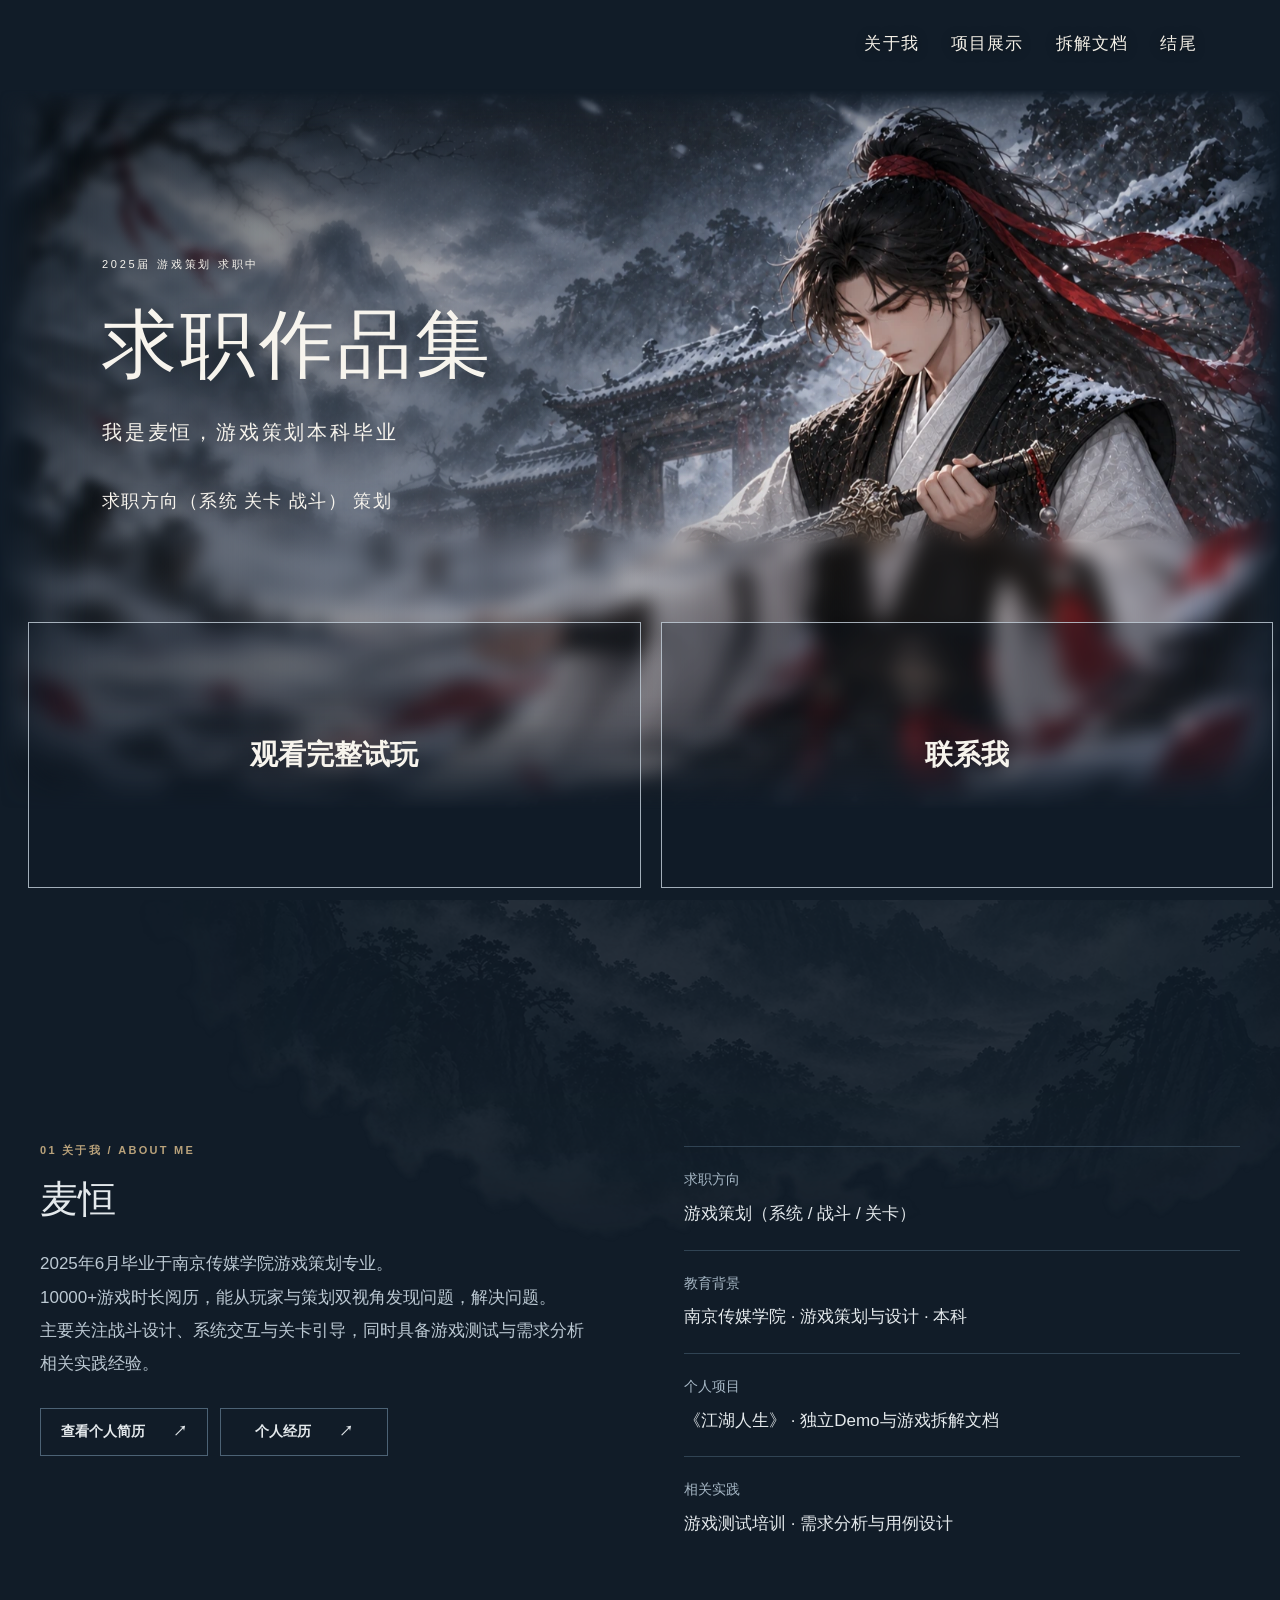
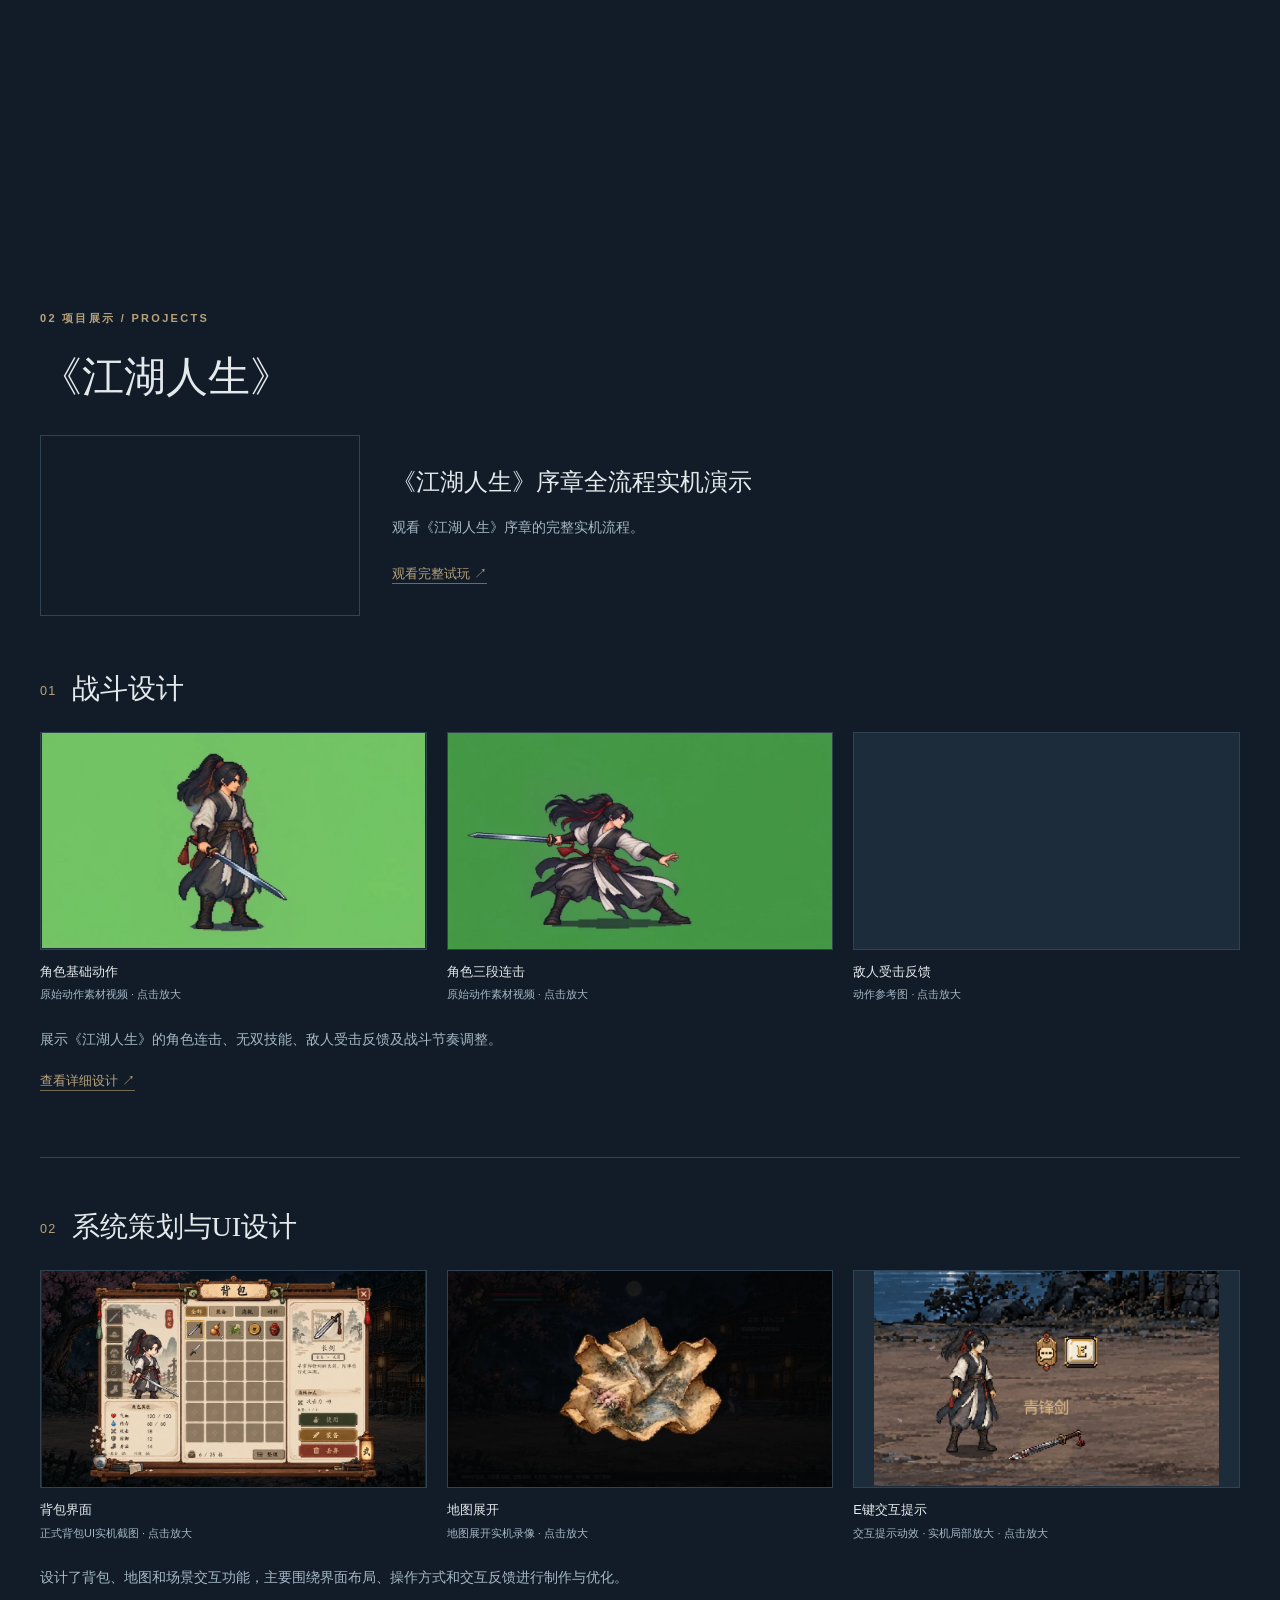
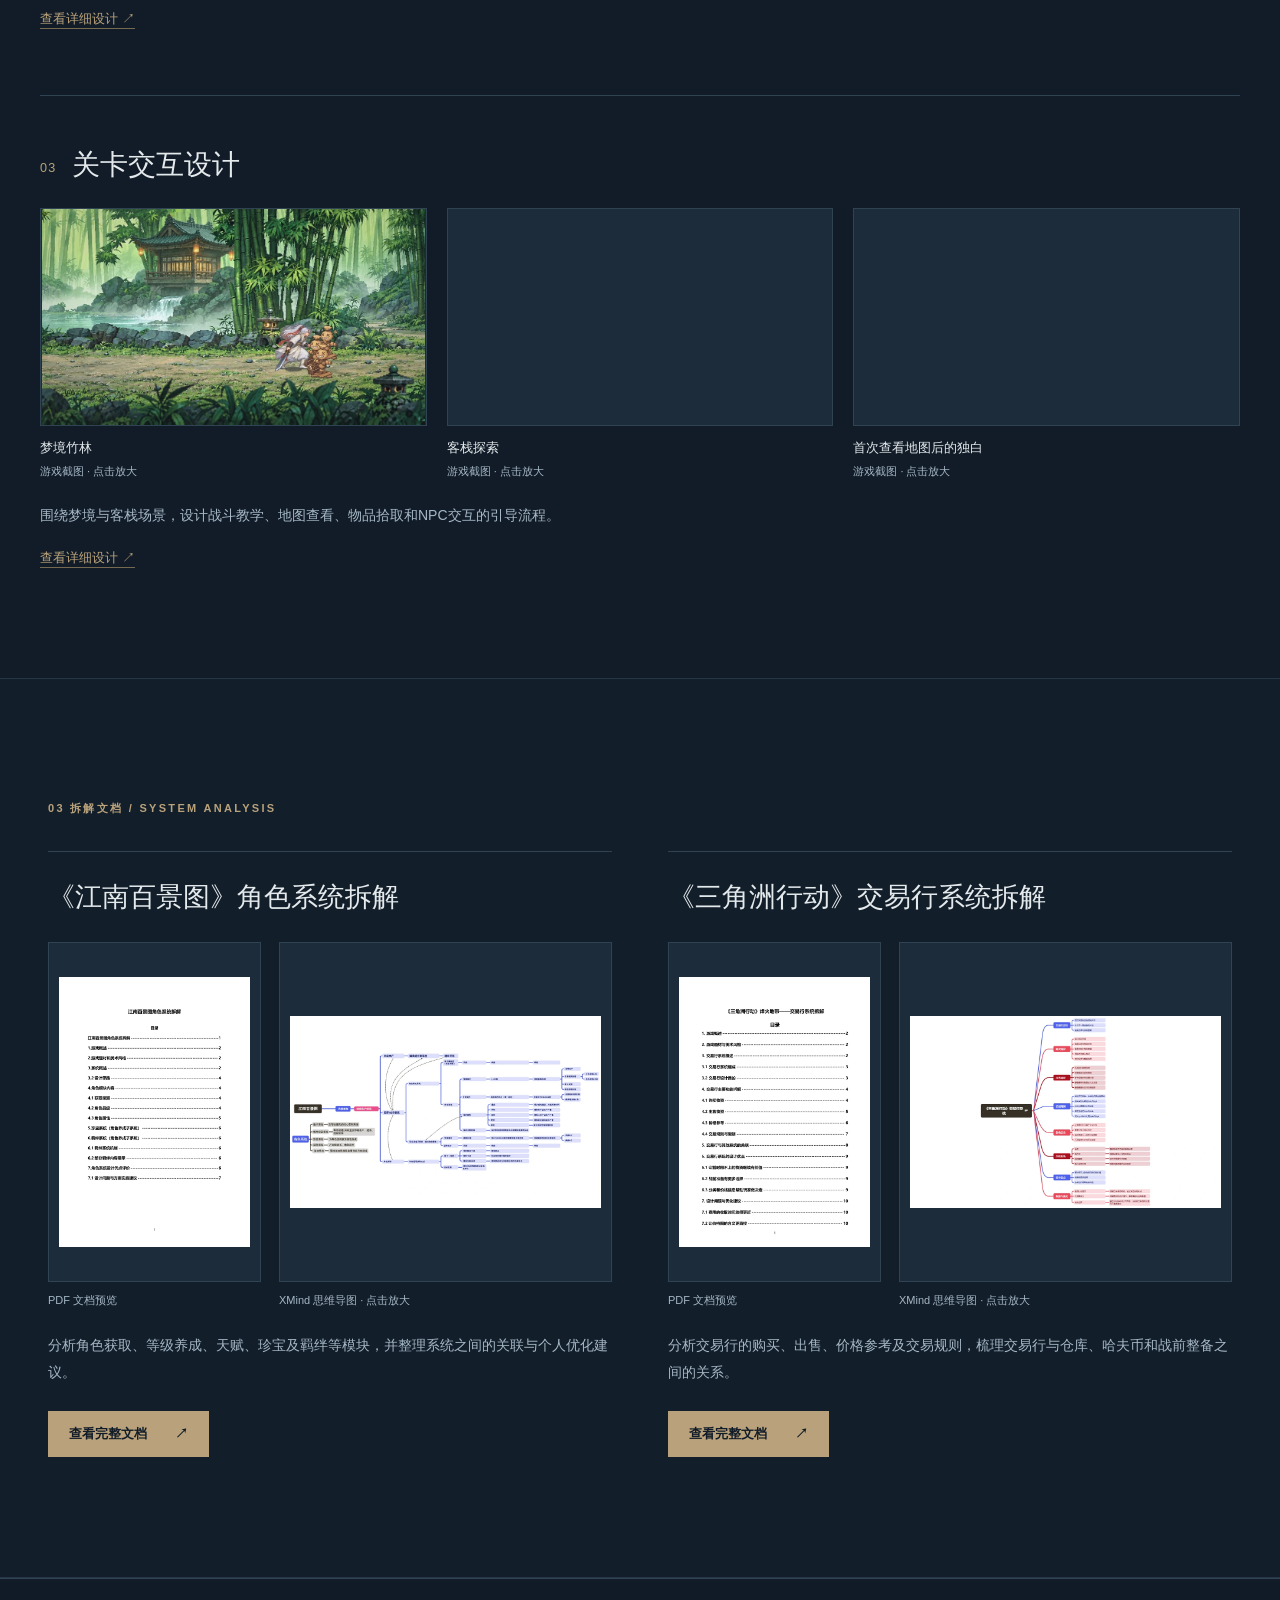
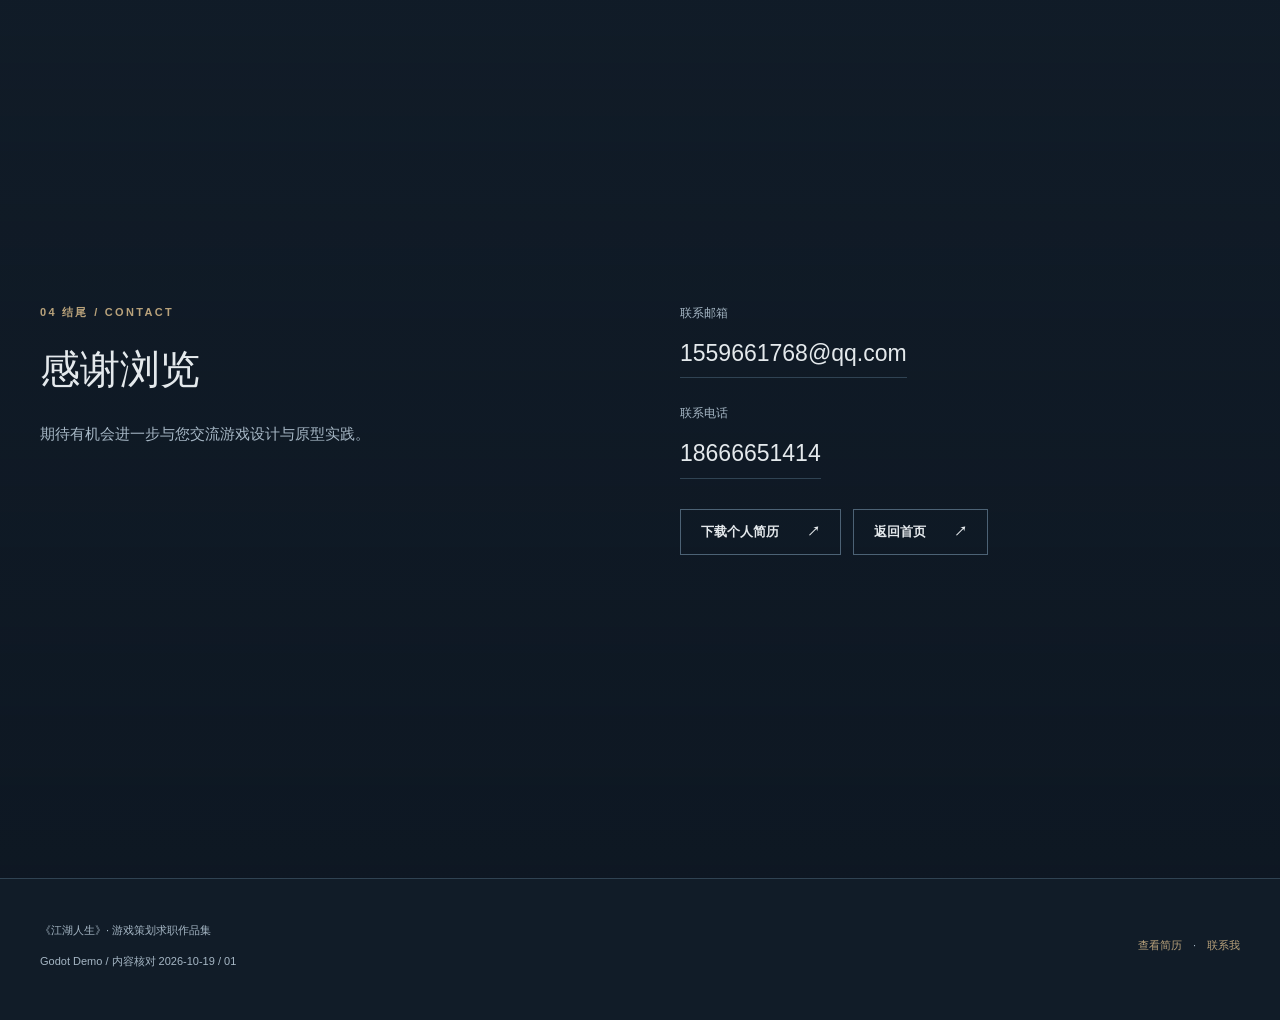
==== commit ab862e51: "Publish static portfolio 2026-10-21T17:21:45.817Z" ====
--- a/index.html
+++ b/index.html
@@ -1,5 +1,5 @@
 <!doctype html>
-<html lang="zh-CN"><head><meta charset="UTF-8"><meta name="viewport" content="width=device-width, initial-scale=1"><meta name="description" content="基于真实Godot原型、测试记录与个人简历的游戏策划求职作品集。"><meta name="theme-color" content="#111c28"><link rel="icon" href="./favicon.svg"><title>首页 · 游戏策划作品集</title><link rel="stylesheet" href="./styles/theme.css"><link rel="stylesheet" href="./styles/atmosphere.css">  <script type="module" crossorigin src="./assets/main-BoRtbTz0.js"></script>
+<html lang="zh-CN"><head><meta charset="UTF-8"><meta name="viewport" content="width=device-width, initial-scale=1"><meta name="description" content="基于真实Godot原型、测试记录与个人简历的游戏策划求职作品集。"><meta name="theme-color" content="#111c28"><link rel="icon" href="./favicon.svg"><title>首页 · 游戏策划作品集</title><link rel="stylesheet" href="./styles/theme.css"><link rel="stylesheet" href="./styles/atmosphere.css">  <script type="module" crossorigin src="./assets/main-B10SuuTQ.js"></script>
   <link rel="stylesheet" crossorigin href="./assets/main-g-GPyVAS.css">
   <link rel="preload" as="image" href="./media/optimized/cover/snow-cover-20261019-57e5f39e-lightweight-v4.webp" fetchpriority="high">
 </head><body data-defer-atmosphere><div id="app"></div></body></html>
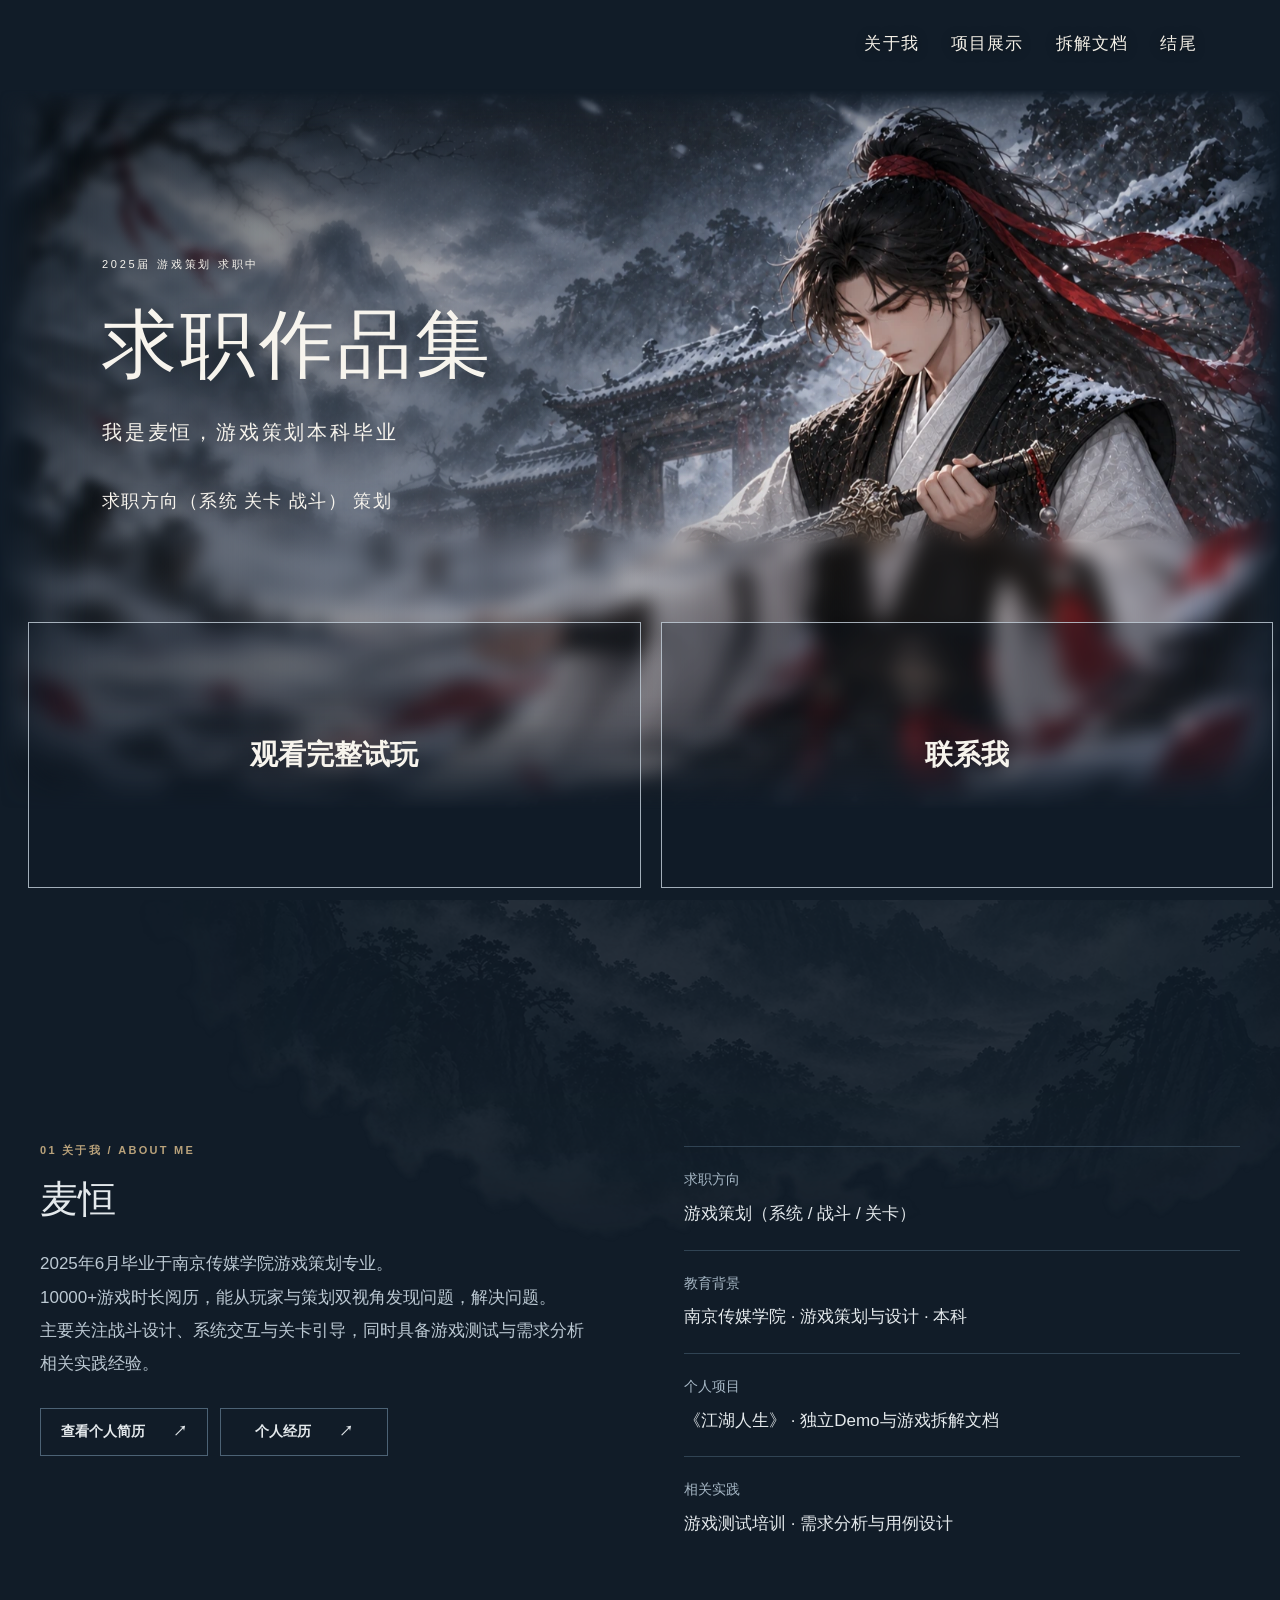
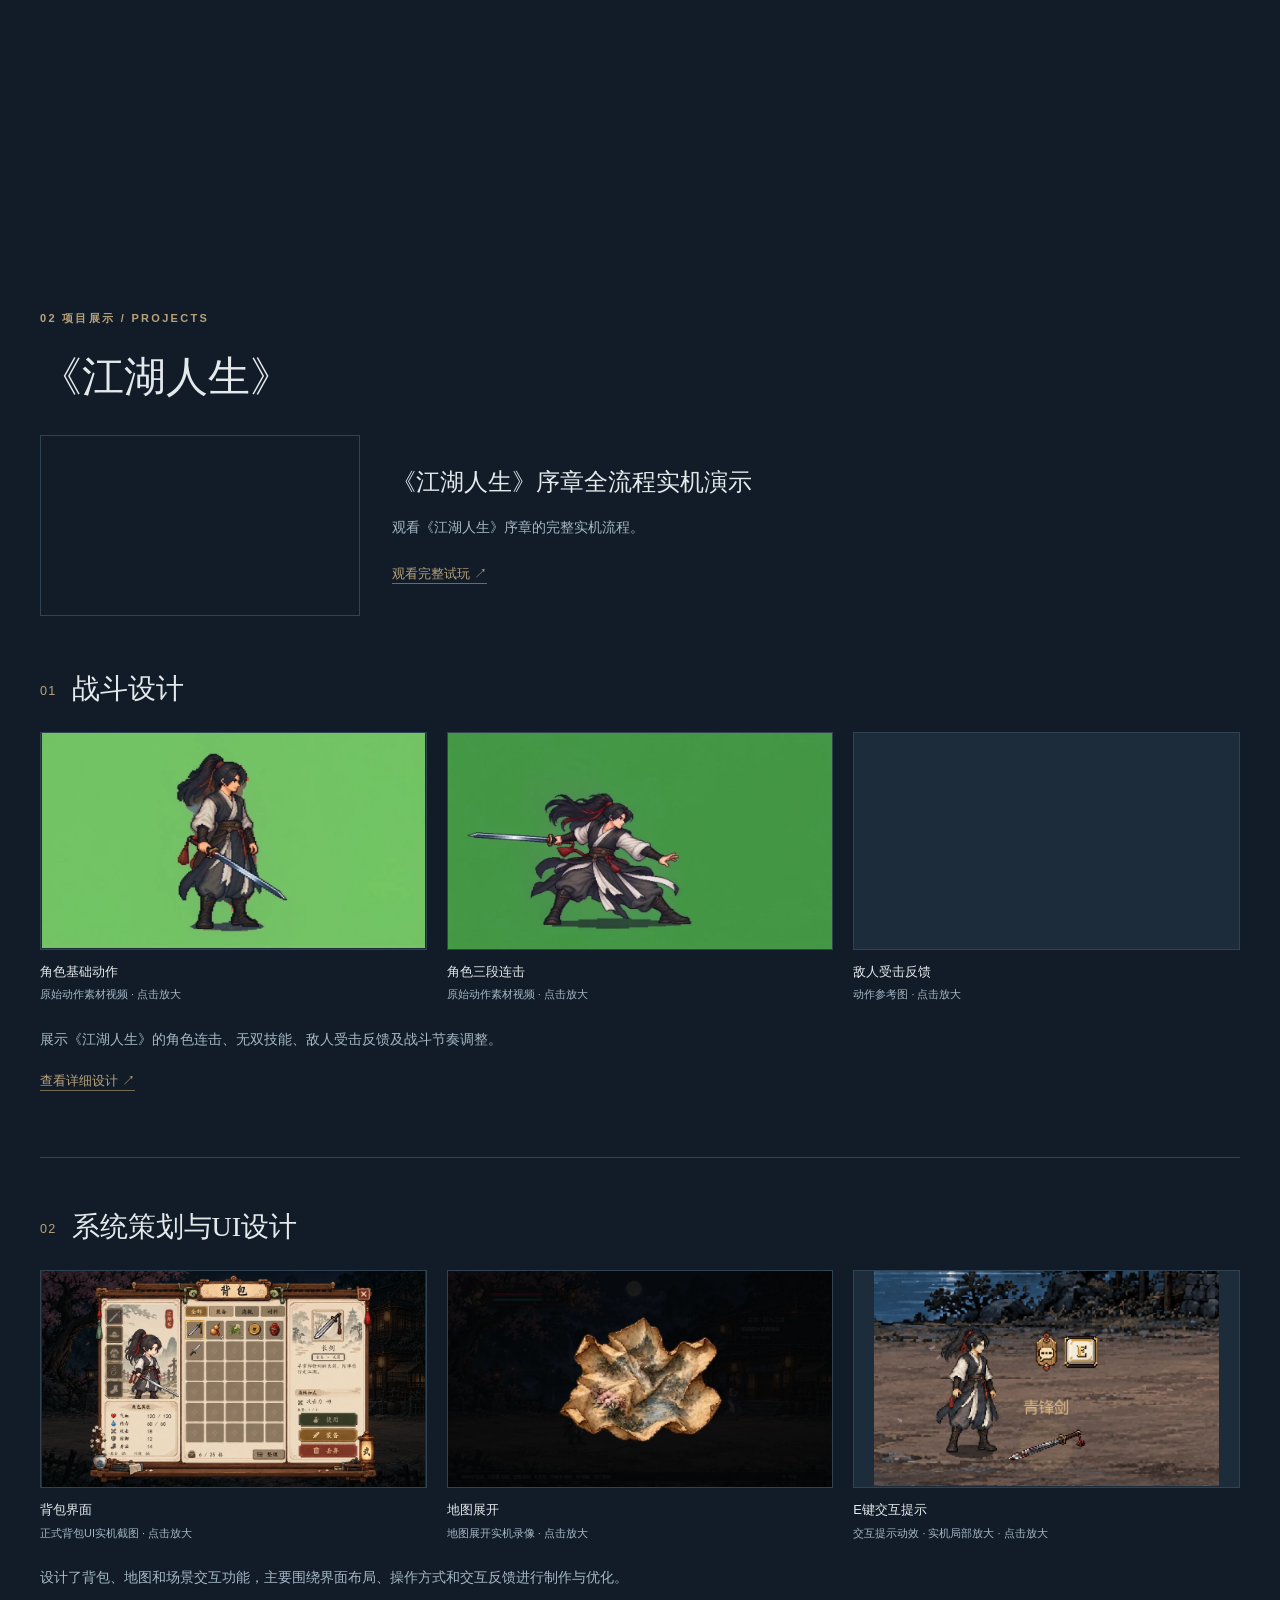
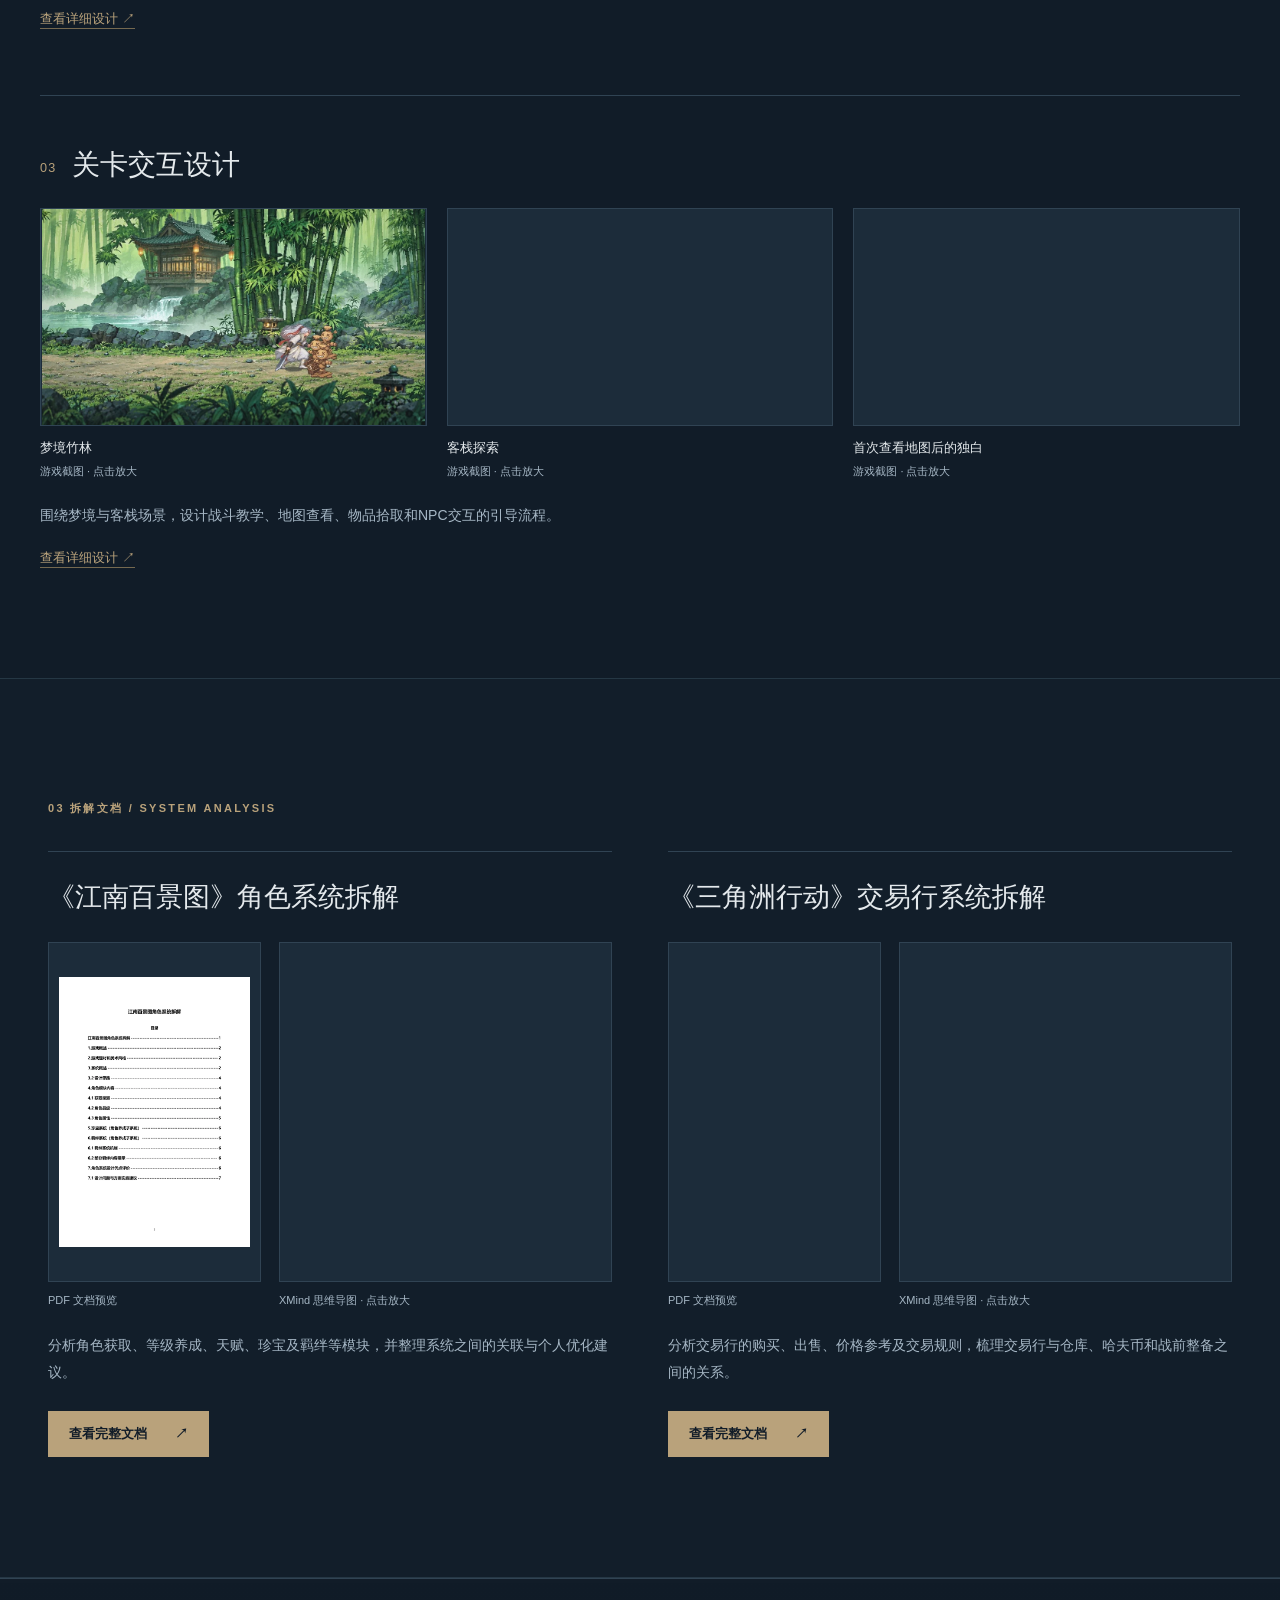
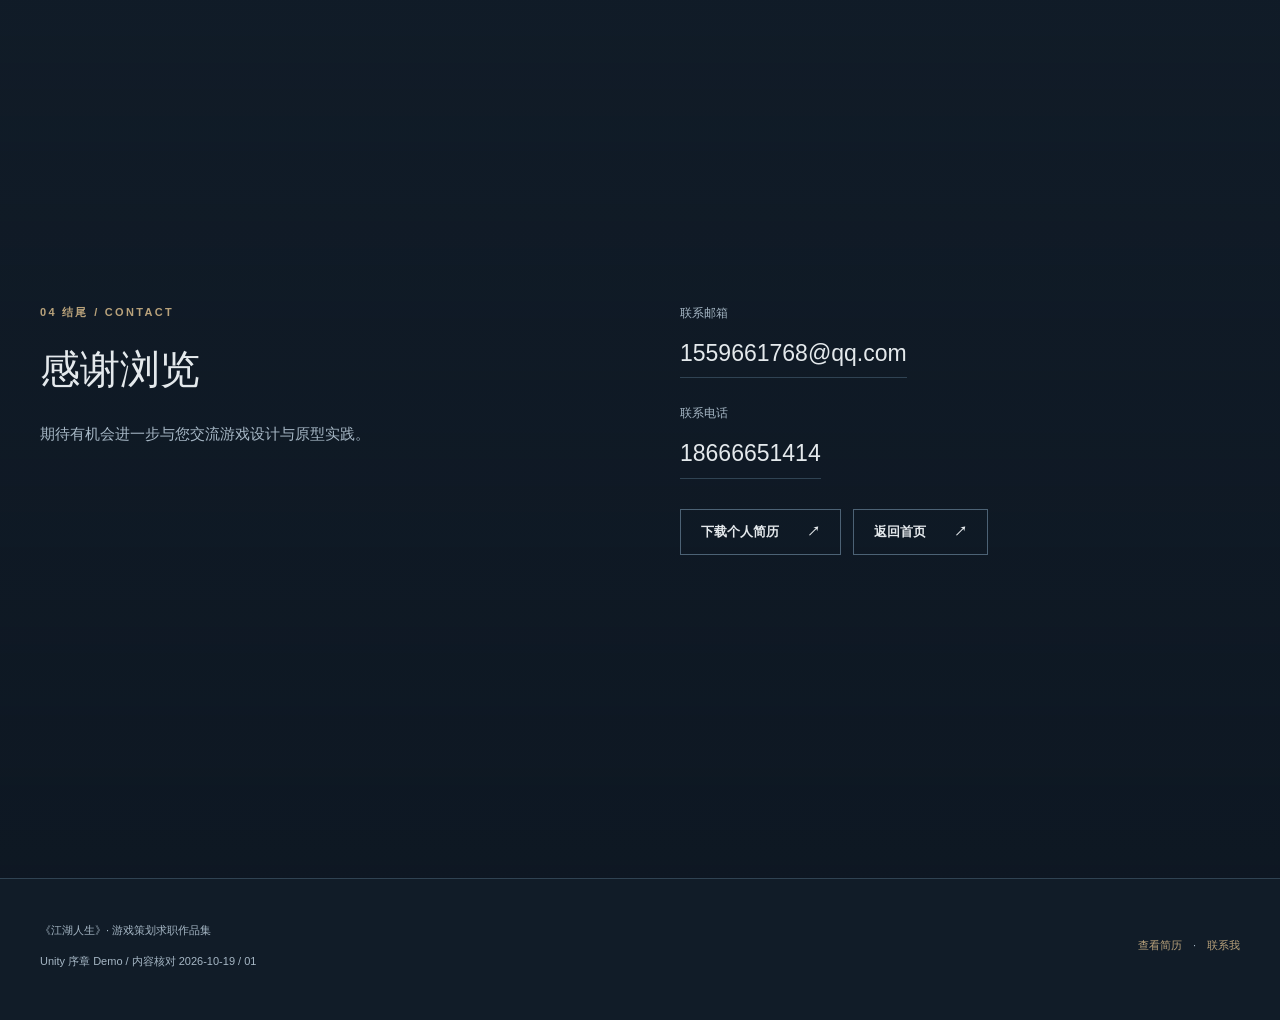
==== commit 7ecbb00e: "Update current prototype engine descriptions to Unity prologue Demo" ====
--- a/index.html
+++ b/index.html
@@ -1,5 +1,5 @@
 <!doctype html>
-<html lang="zh-CN"><head><meta charset="UTF-8"><meta name="viewport" content="width=device-width, initial-scale=1"><meta name="description" content="基于真实Godot原型、测试记录与个人简历的游戏策划求职作品集。"><meta name="theme-color" content="#111c28"><link rel="icon" href="./favicon.svg"><title>首页 · 游戏策划作品集</title><link rel="stylesheet" href="./styles/theme.css"><link rel="stylesheet" href="./styles/atmosphere.css">  <script type="module" crossorigin src="./assets/main-B10SuuTQ.js"></script>
+<html lang="zh-CN"><head><meta charset="UTF-8"><meta name="viewport" content="width=device-width, initial-scale=1"><meta name="description" content="基于真实Unity原型、测试记录与个人简历的游戏策划求职作品集。"><meta name="theme-color" content="#111c28"><link rel="icon" href="./favicon.svg"><title>首页 · 游戏策划作品集</title><link rel="stylesheet" href="./styles/theme.css"><link rel="stylesheet" href="./styles/atmosphere.css">  <script type="module" crossorigin src="./assets/main-C9doOB-C.js"></script>
   <link rel="stylesheet" crossorigin href="./assets/main-g-GPyVAS.css">
   <link rel="preload" as="image" href="./media/optimized/cover/snow-cover-20261019-57e5f39e-lightweight-v4.webp" fetchpriority="high">
 </head><body data-defer-atmosphere><div id="app"></div></body></html>
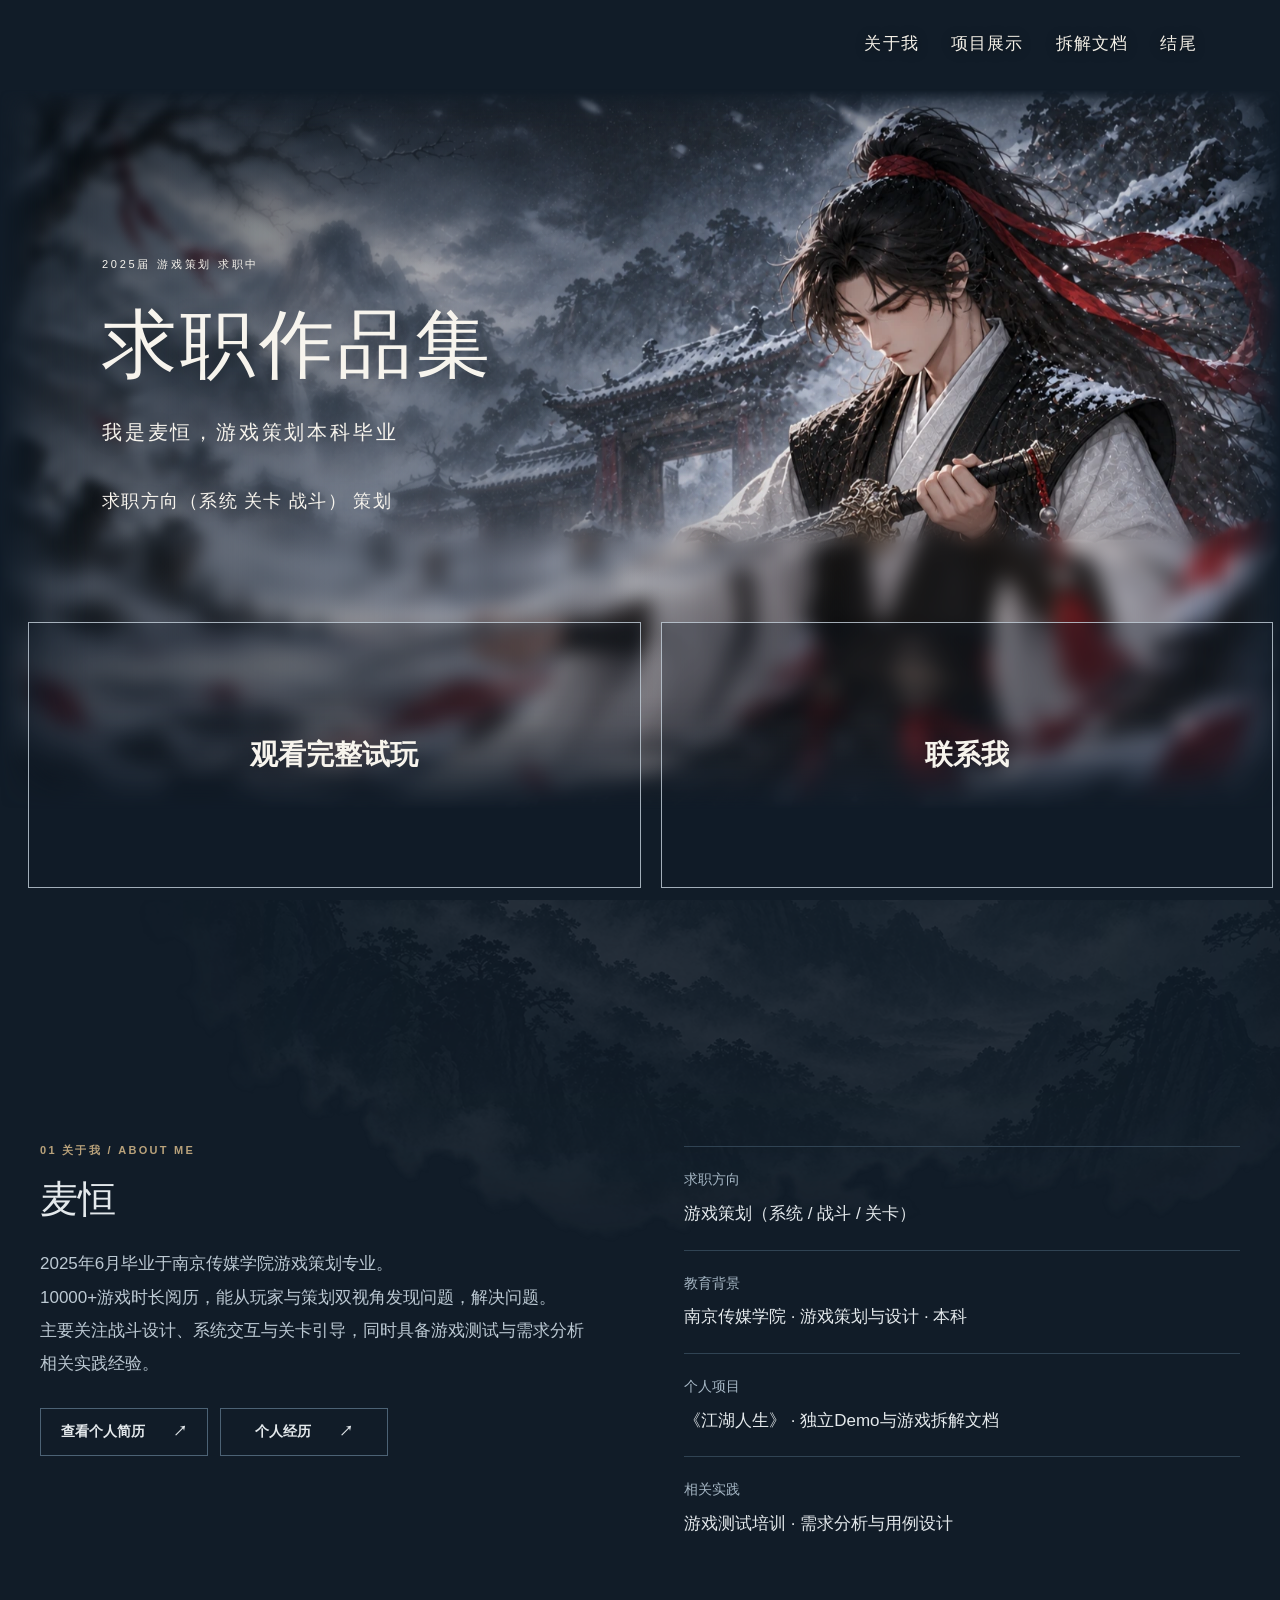
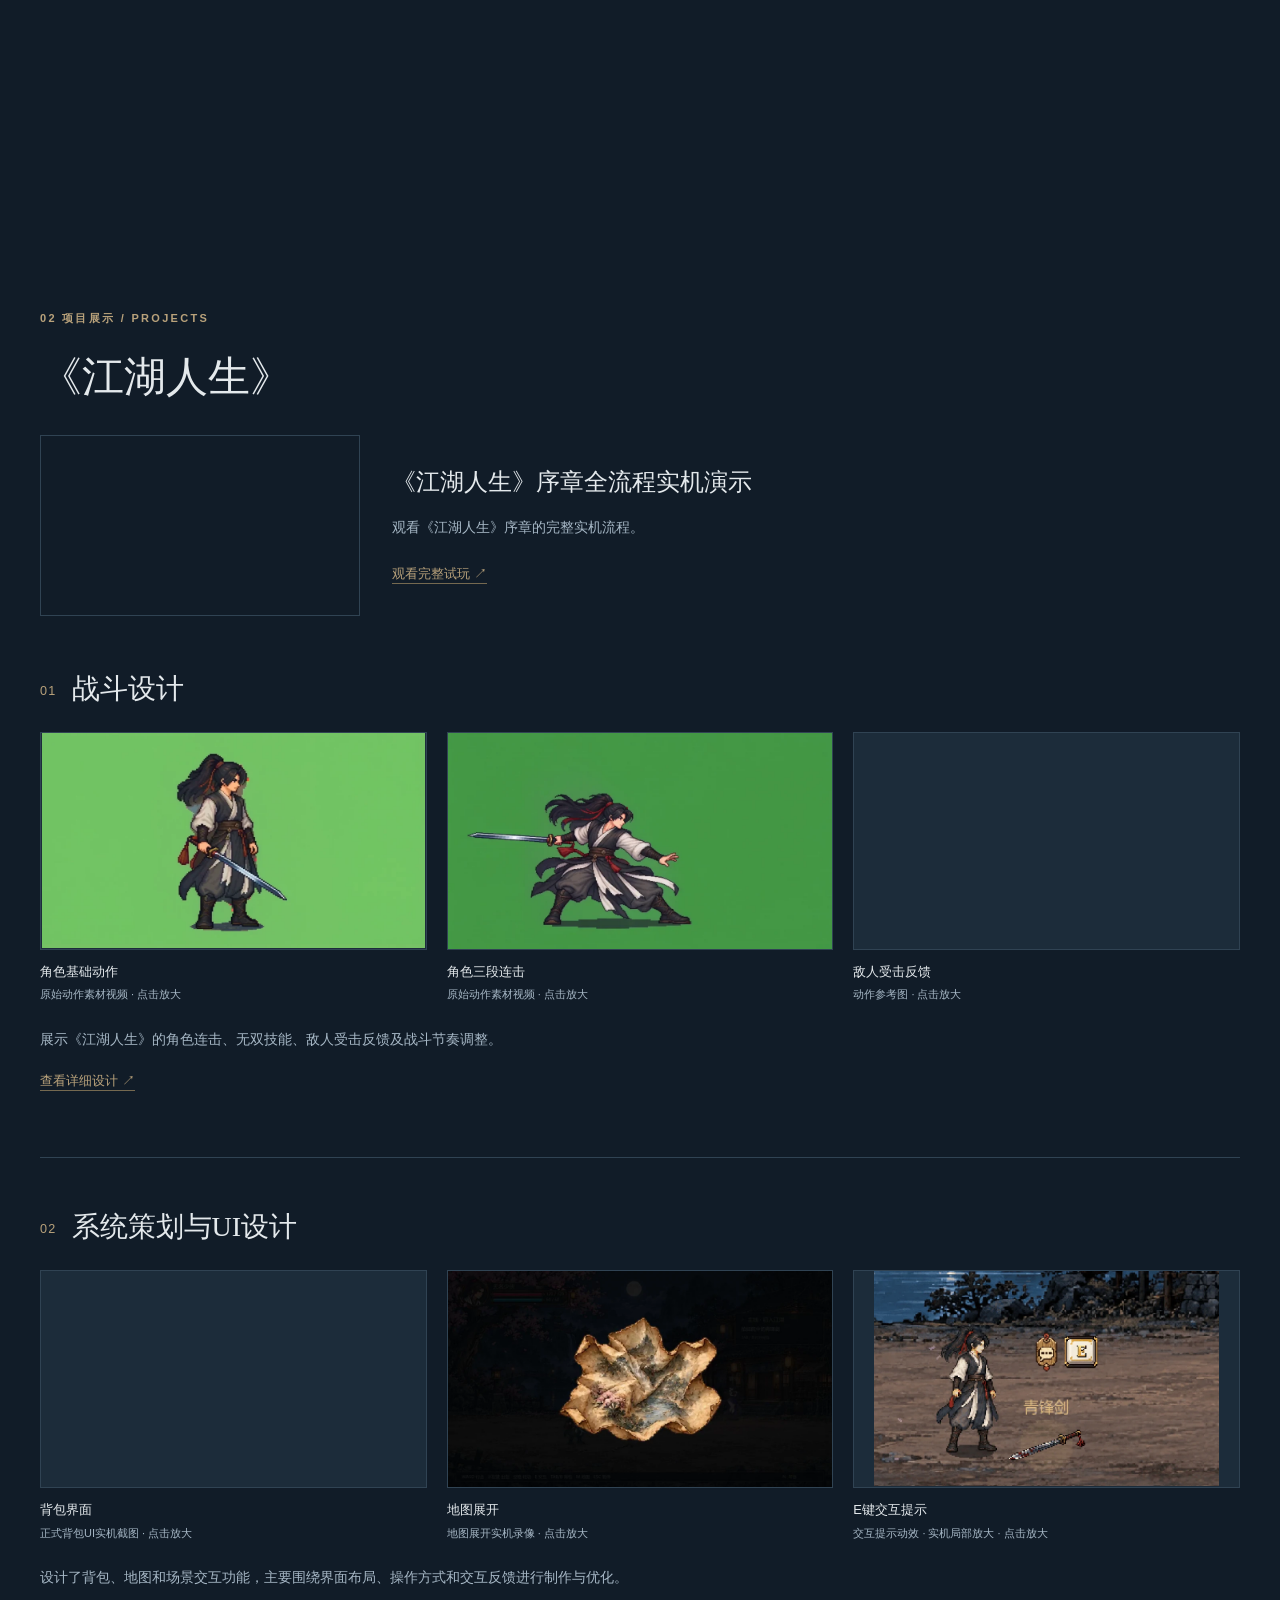
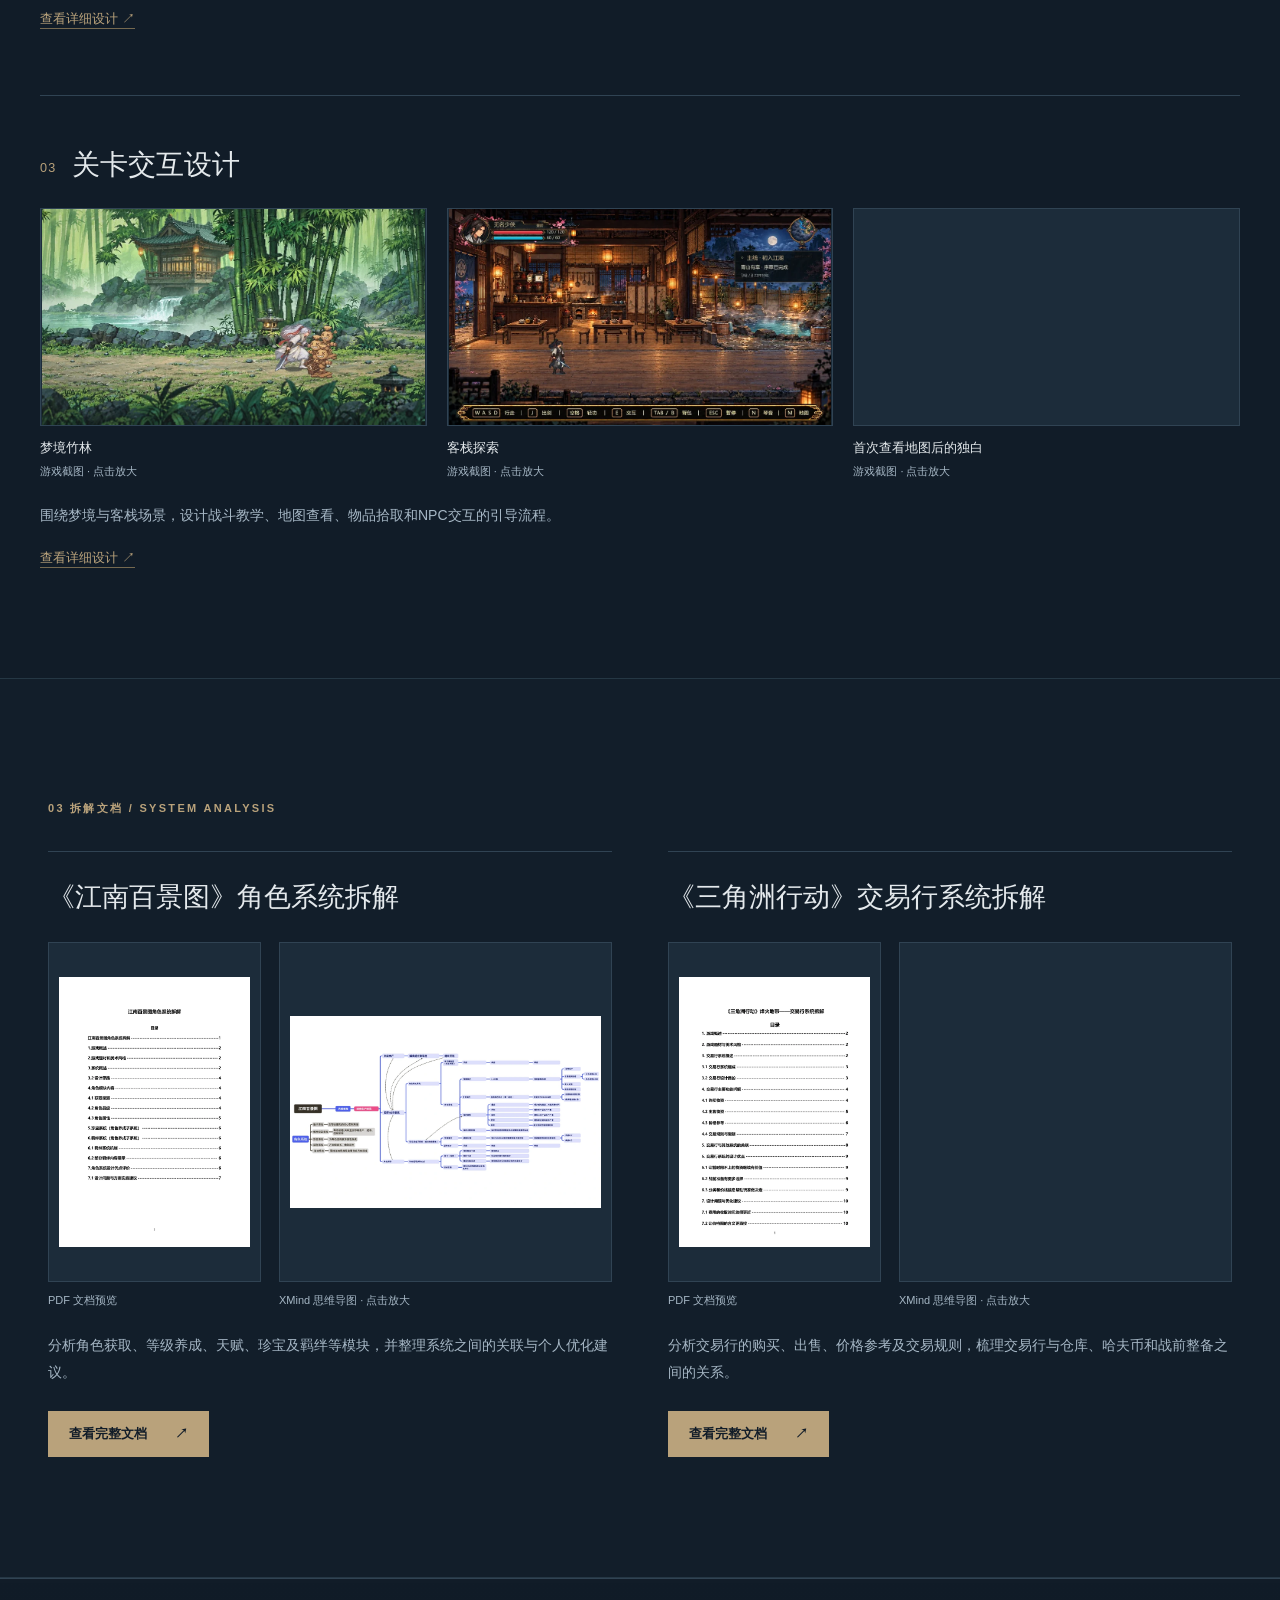
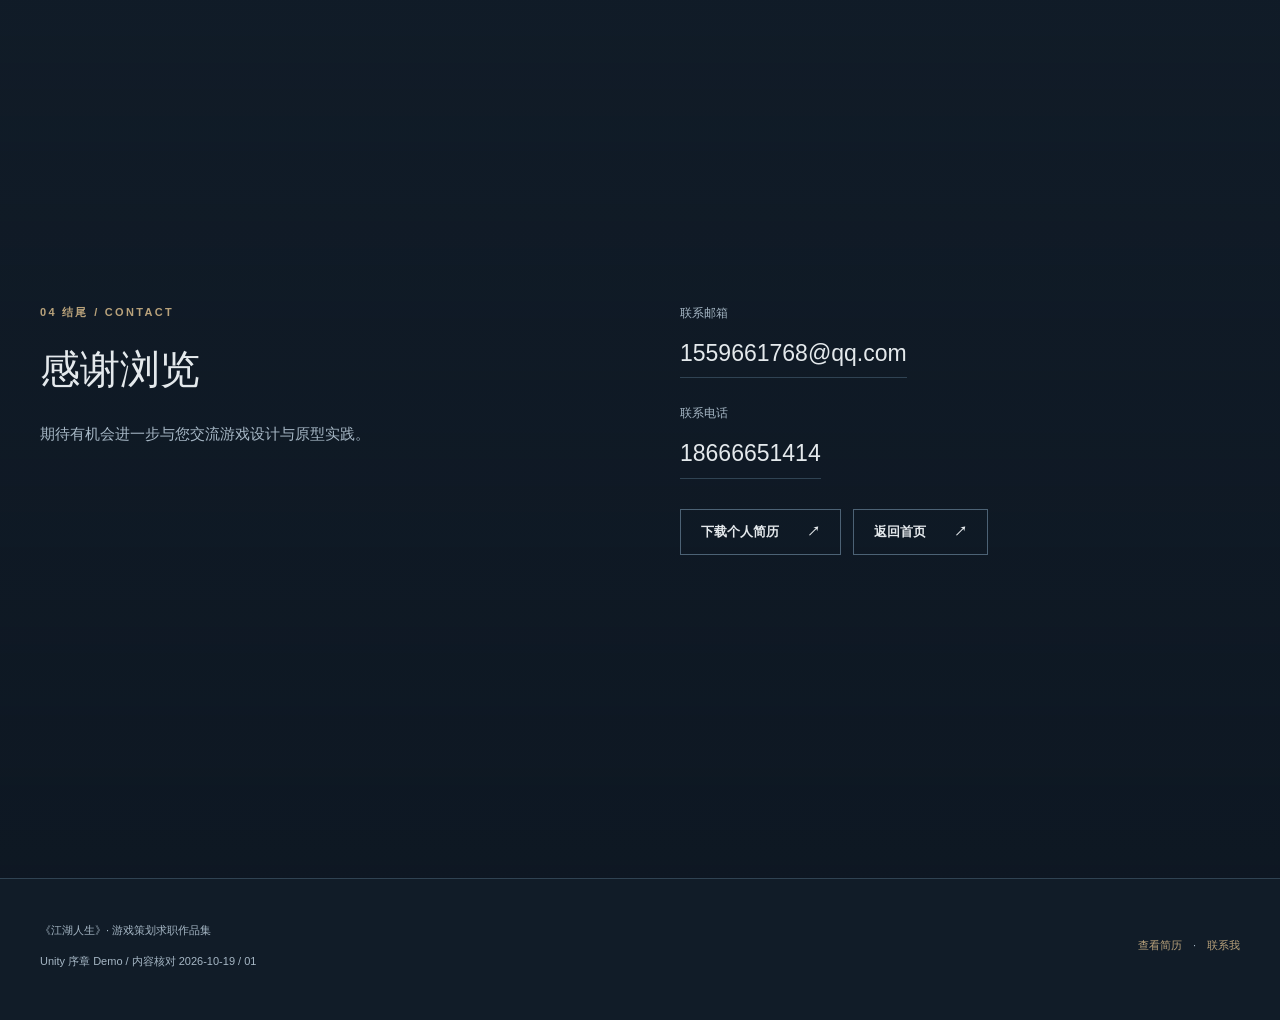
==== commit 06c9a672: "Update portfolio resume PDF to 2026-10-26 version" ====
--- a/index.html
+++ b/index.html
@@ -1,5 +1,5 @@
 <!doctype html>
-<html lang="zh-CN"><head><meta charset="UTF-8"><meta name="viewport" content="width=device-width, initial-scale=1"><meta name="description" content="基于真实Unity原型、测试记录与个人简历的游戏策划求职作品集。"><meta name="theme-color" content="#111c28"><link rel="icon" href="./favicon.svg"><title>首页 · 游戏策划作品集</title><link rel="stylesheet" href="./styles/theme.css"><link rel="stylesheet" href="./styles/atmosphere.css">  <script type="module" crossorigin src="./assets/main-C9doOB-C.js"></script>
+<html lang="zh-CN"><head><meta charset="UTF-8"><meta name="viewport" content="width=device-width, initial-scale=1"><meta name="description" content="基于真实Unity原型、测试记录与个人简历的游戏策划求职作品集。"><meta name="theme-color" content="#111c28"><link rel="icon" href="./favicon.svg"><title>首页 · 游戏策划作品集</title><link rel="stylesheet" href="./styles/theme.css"><link rel="stylesheet" href="./styles/atmosphere.css">  <script type="module" crossorigin src="./assets/main-DzEuufgR.js"></script>
   <link rel="stylesheet" crossorigin href="./assets/main-g-GPyVAS.css">
   <link rel="preload" as="image" href="./media/optimized/cover/snow-cover-20261019-57e5f39e-lightweight-v4.webp" fetchpriority="high">
 </head><body data-defer-atmosphere><div id="app"></div></body></html>
